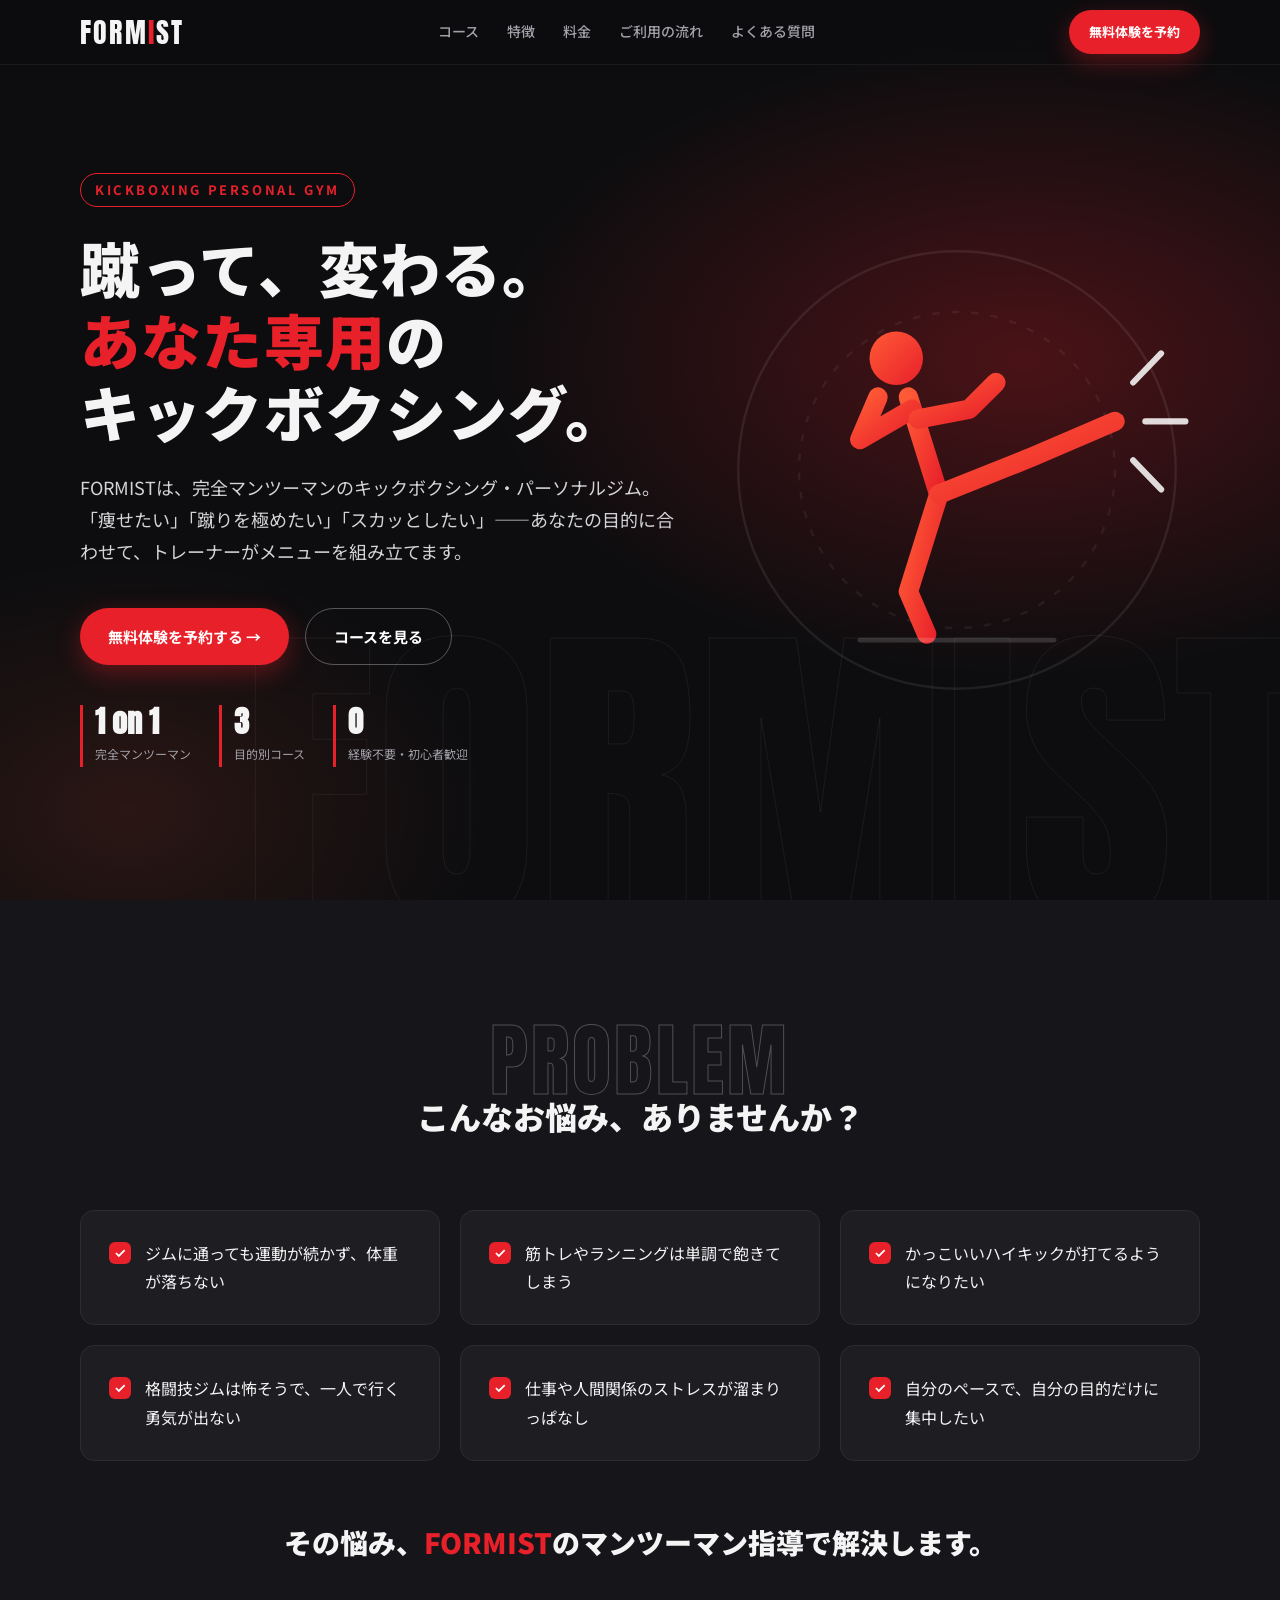
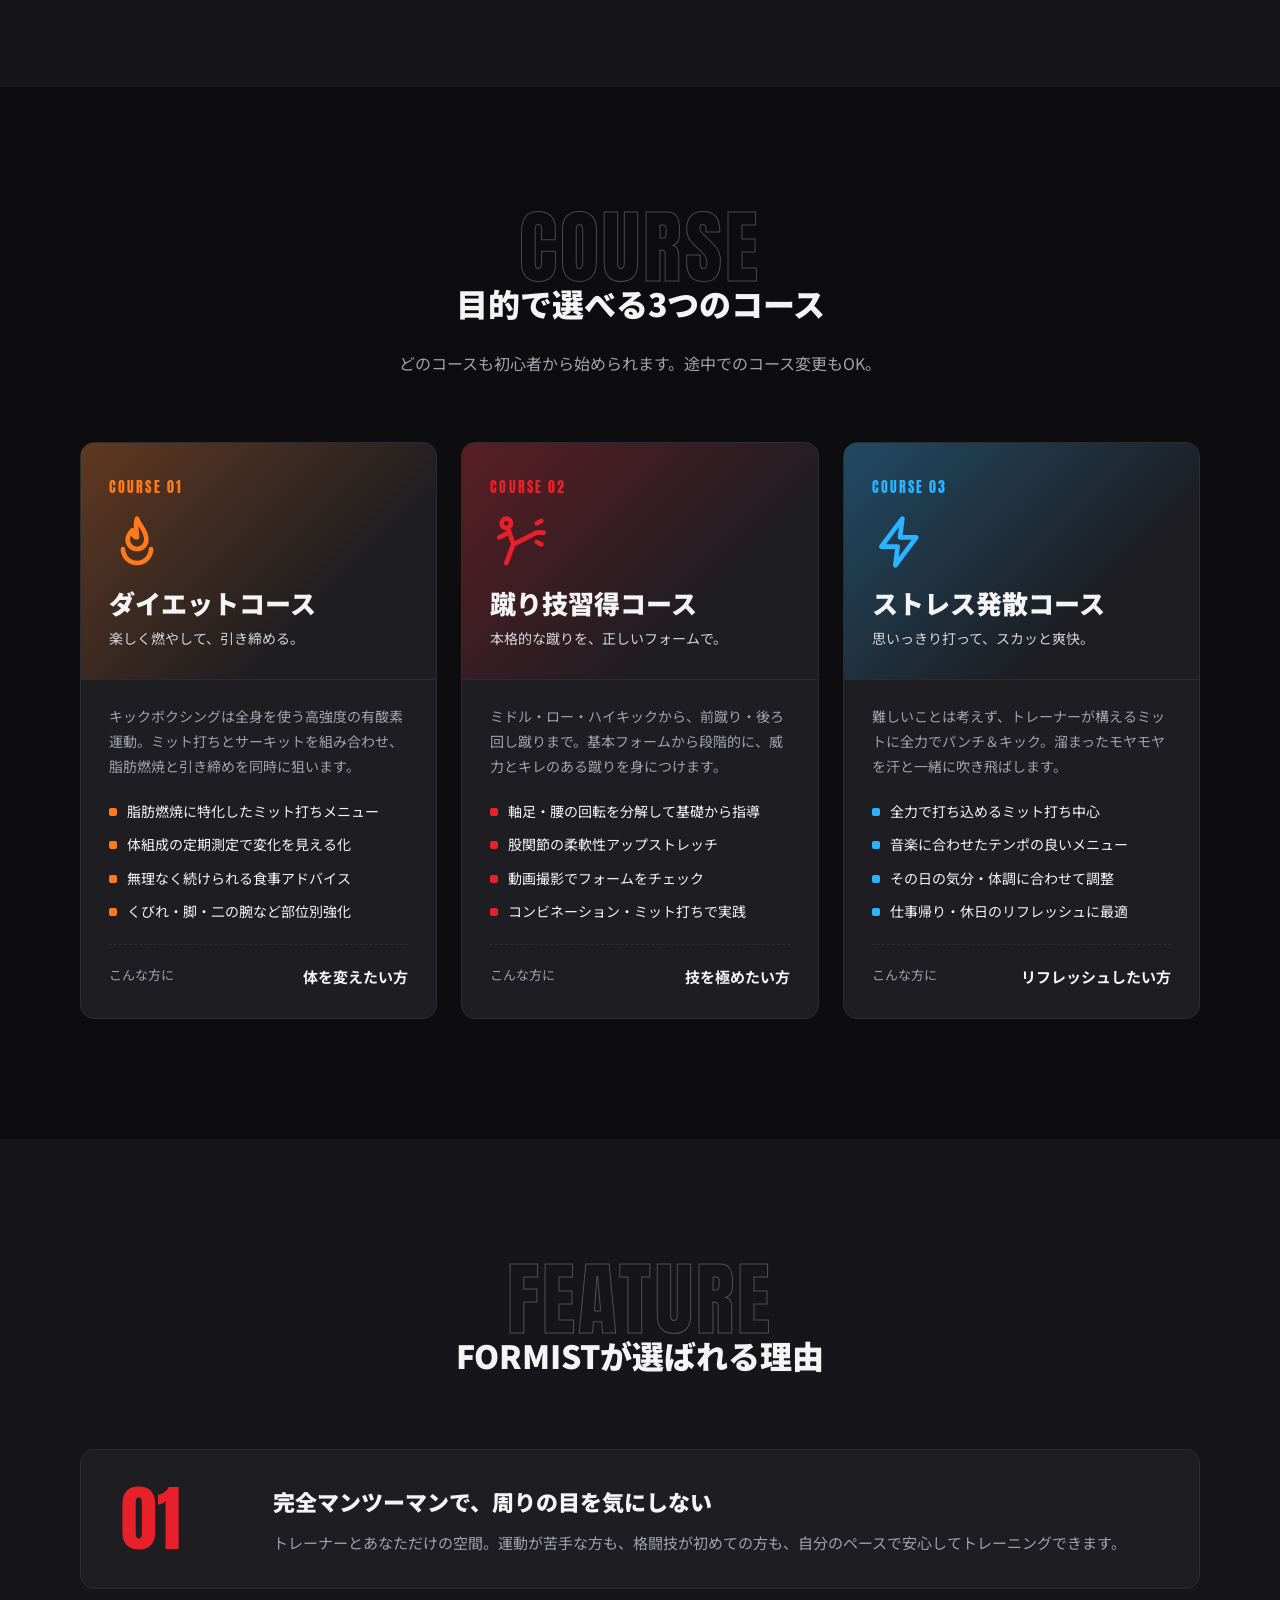
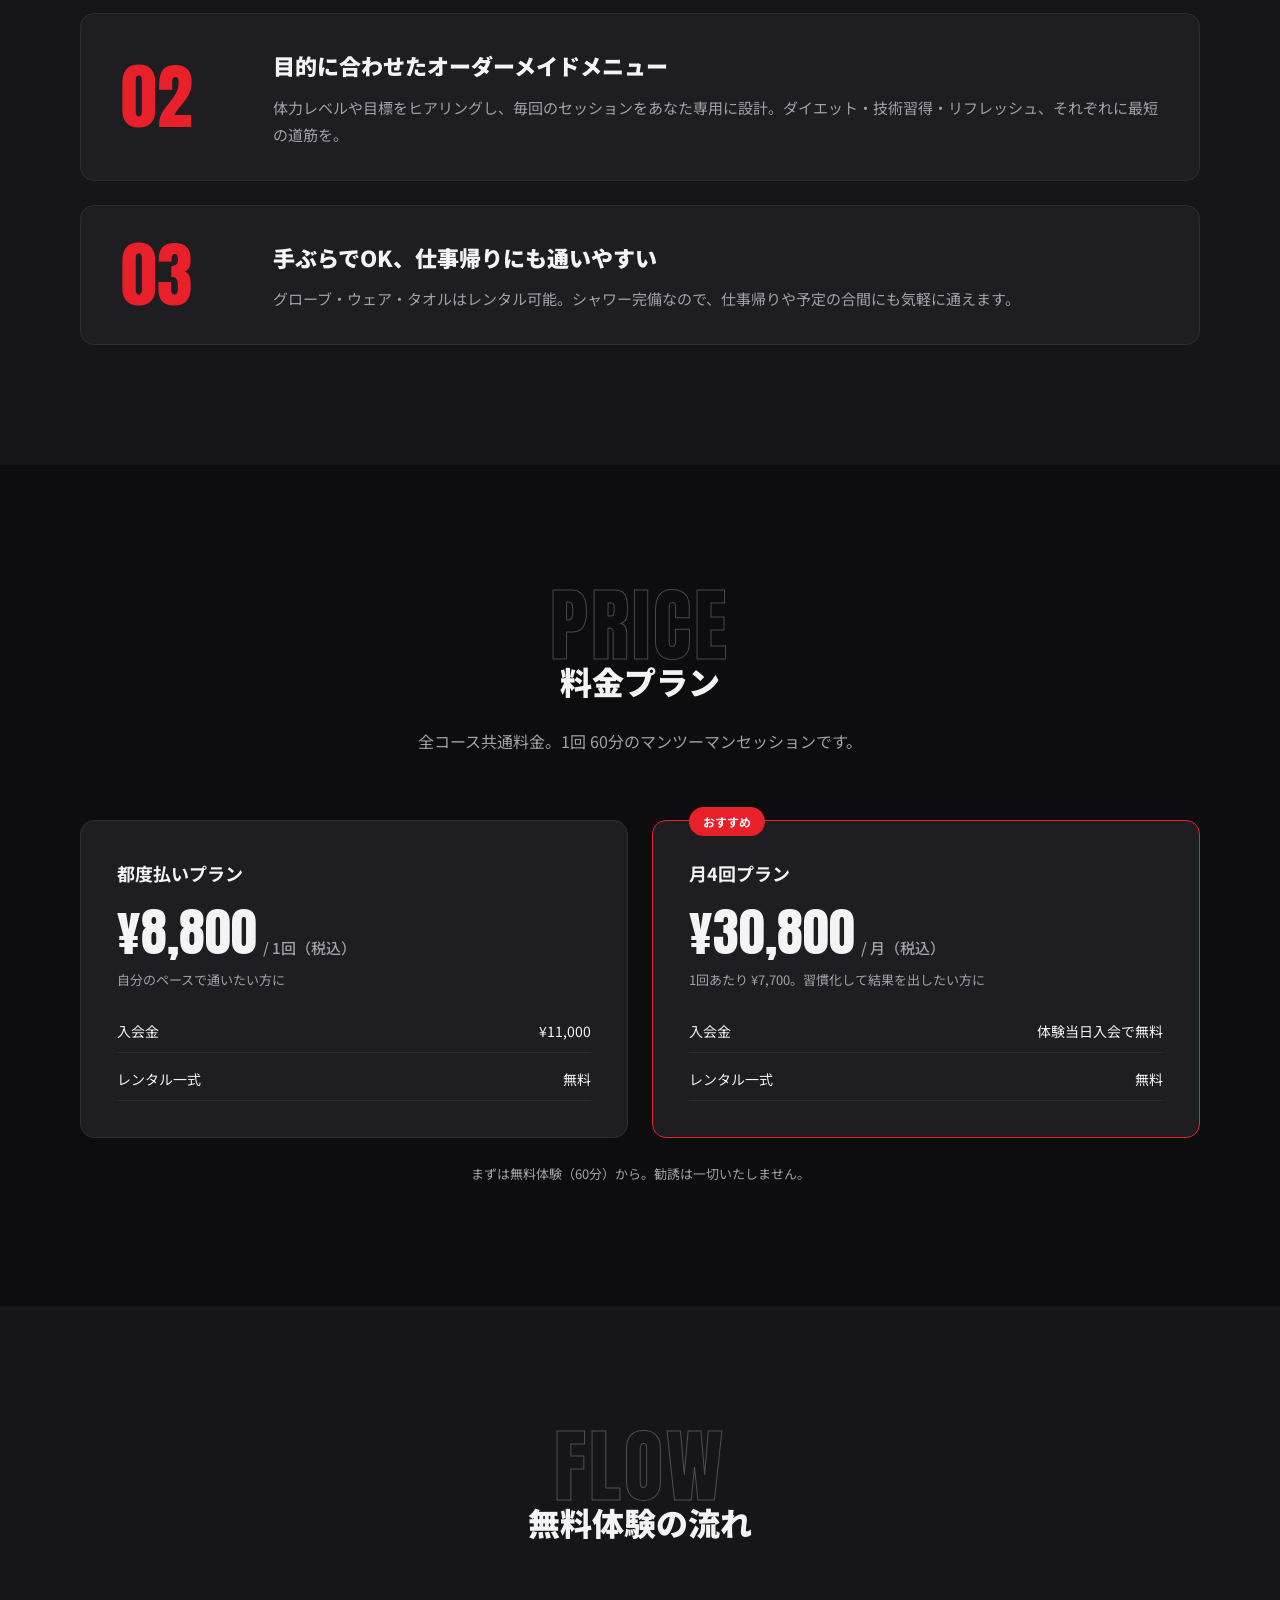
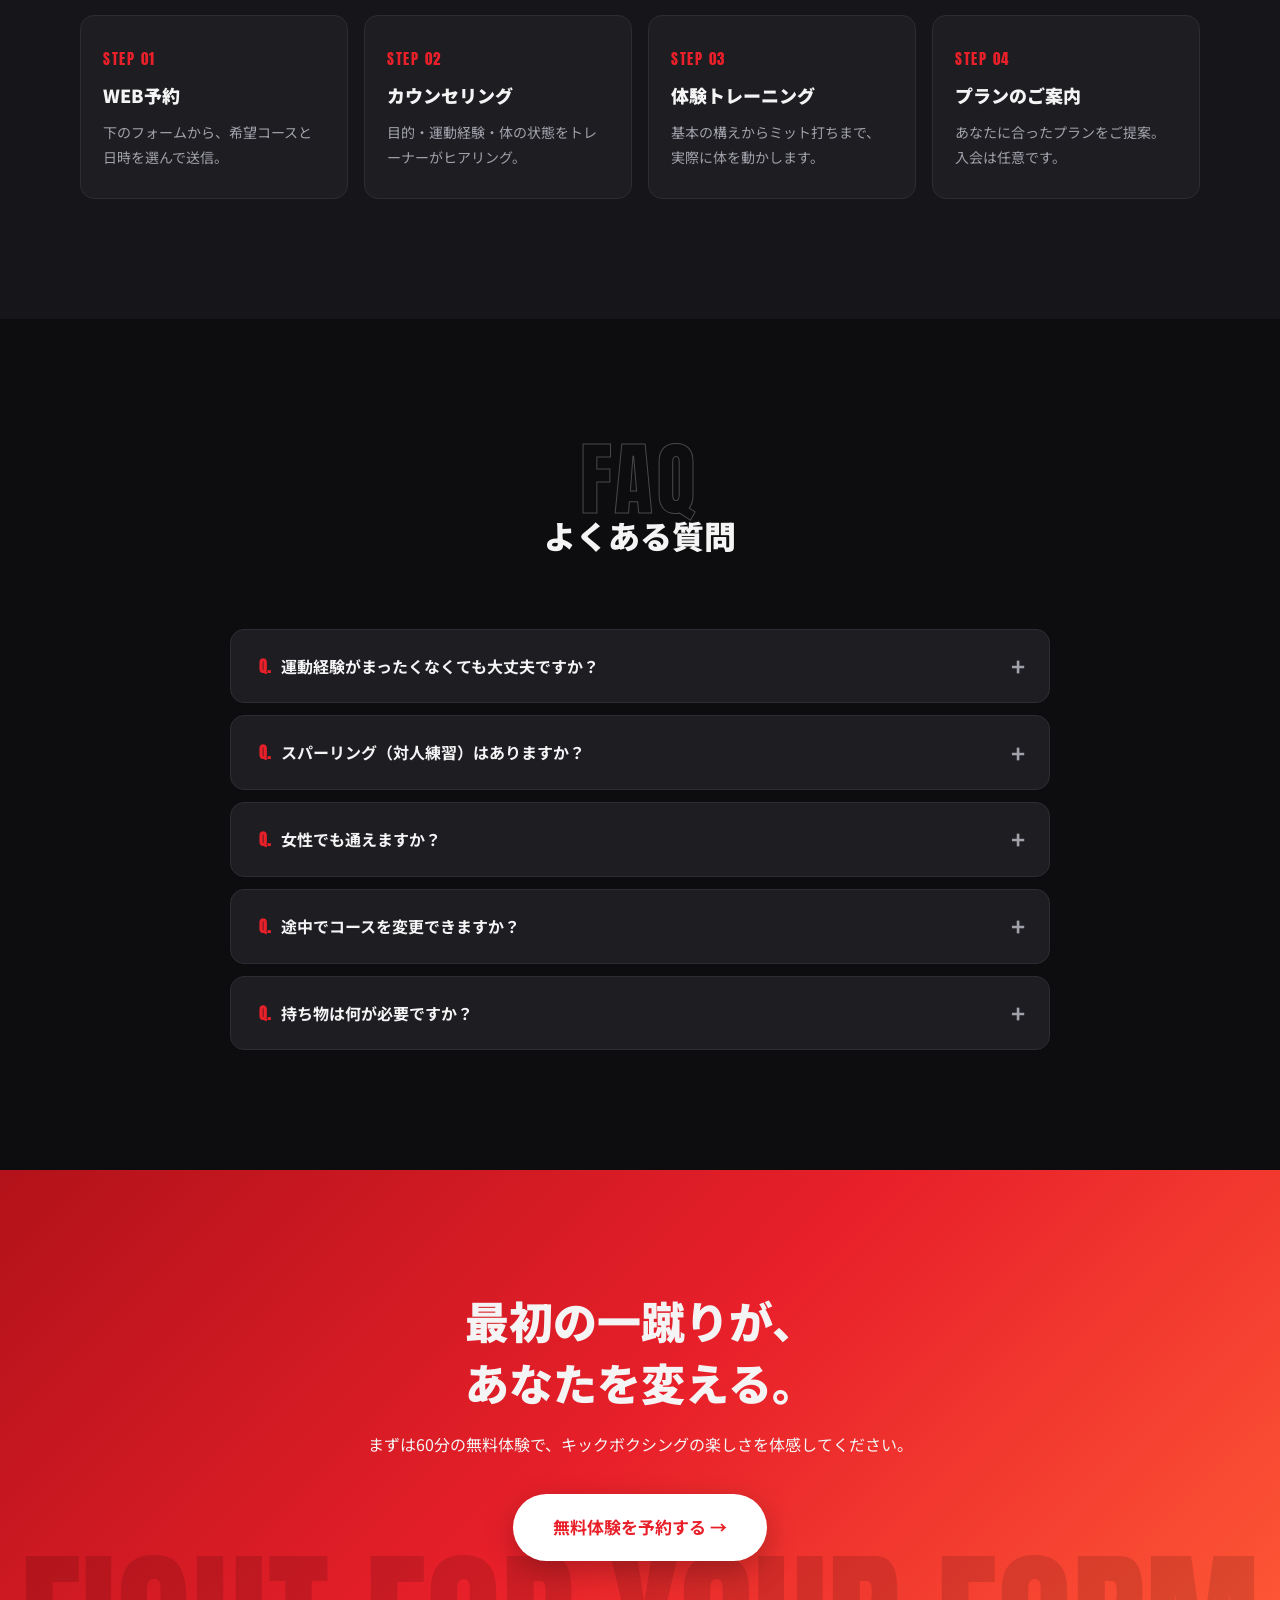
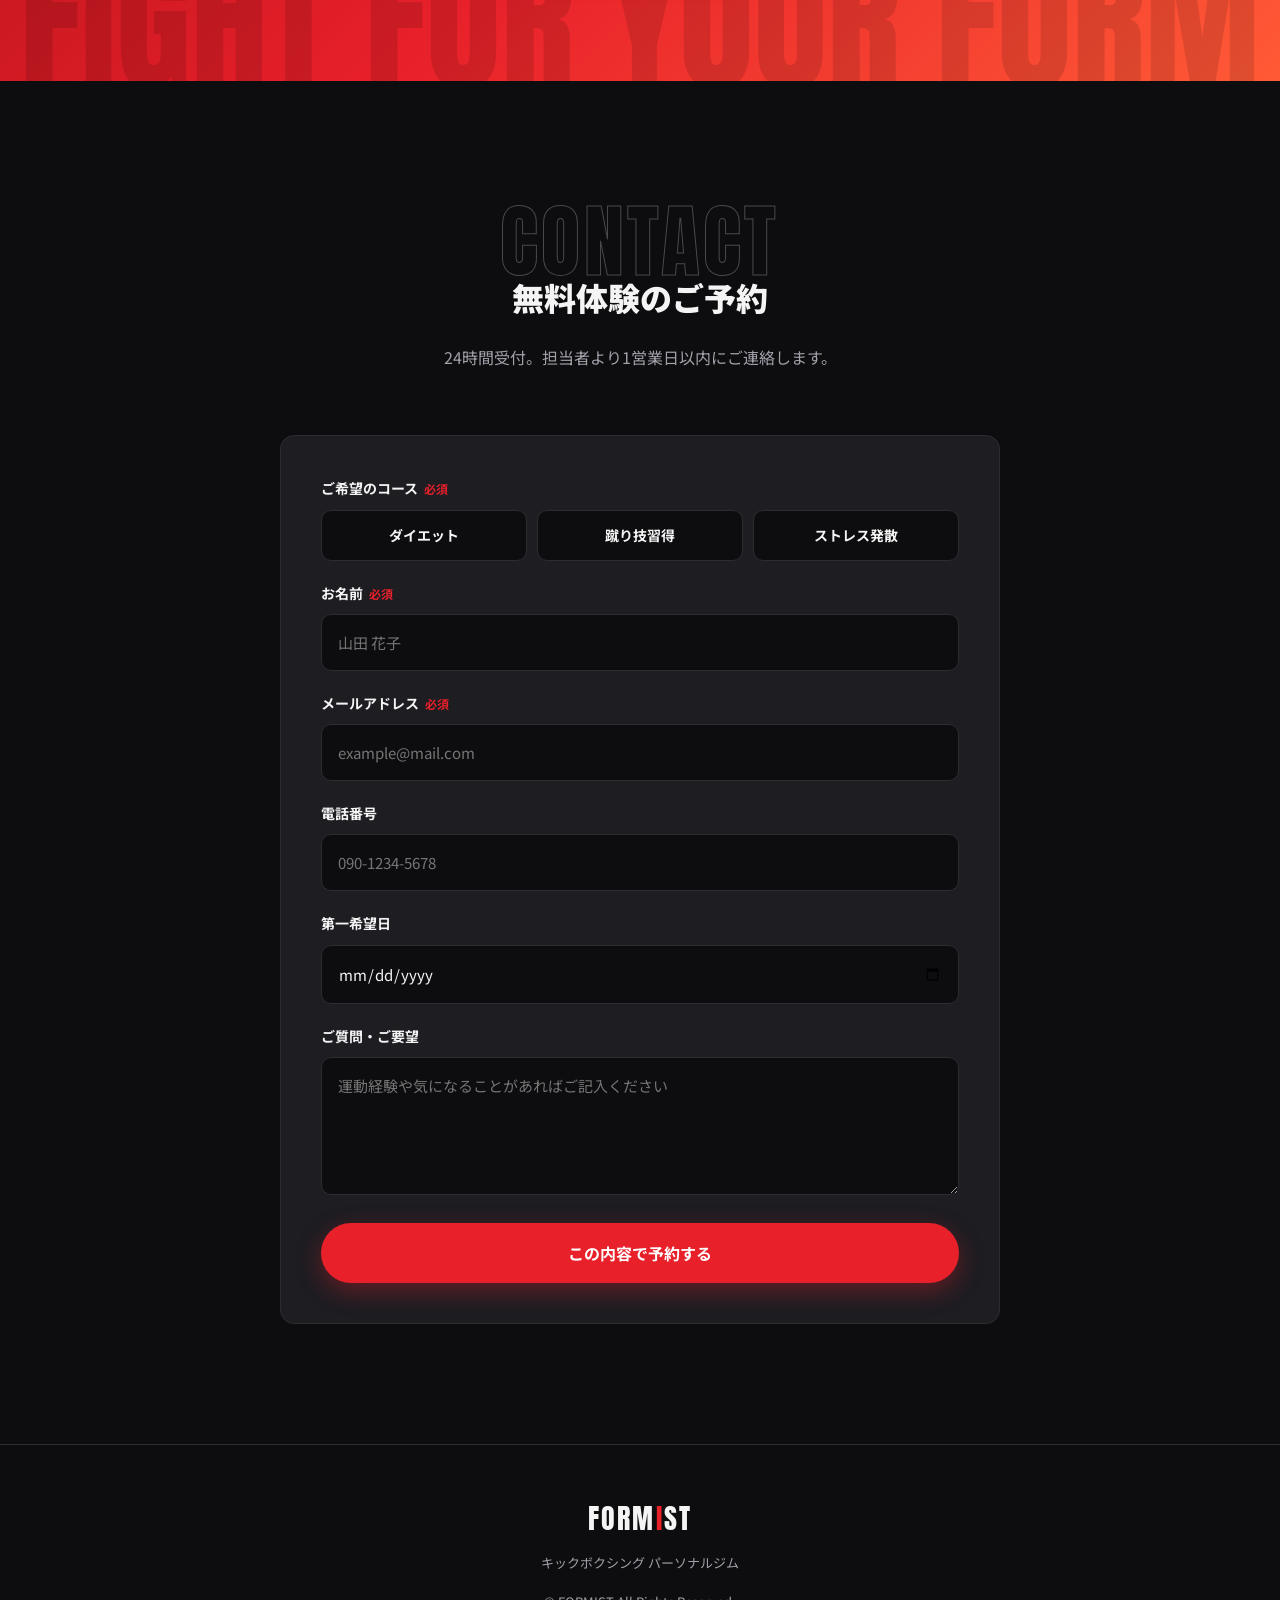
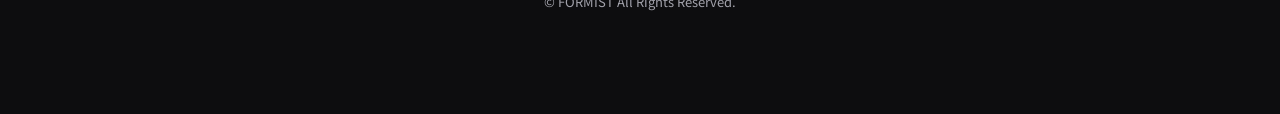
==== index.html @ 88c3e9ab "Add FORMIST kickboxing personal gym landing page Co-Authored-By: Claude Opus 5.5 <noreply@anthropic." ====
<!DOCTYPE html>
<html lang="ja">
<head>
<meta charset="UTF-8">
<meta name="viewport" content="width=device-width, initial-scale=1">
<title>FORMIST | キックボクシング パーソナルジム</title>
<meta name="description" content="FORMISTはマンツーマン指導のキックボクシング・パーソナルジム。ダイエット、蹴り技習得、ストレス発散の3コースから、目的に合わせて選べます。">
<link rel="preconnect" href="https://fonts.googleapis.com">
<link rel="preconnect" href="https://fonts.gstatic.com" crossorigin>
<link href="https://fonts.googleapis.com/css2?family=Anton&family=Noto+Sans+JP:wght@400;500;700;900&display=swap" rel="stylesheet">
<style>
  :root {
    --bg: #0d0d0f;
    --bg-2: #16161a;
    --card: #1d1d22;
    --line: #2c2c33;
    --text: #f4f4f5;
    --muted: #a1a1aa;
    --accent: #e8202a;
    --accent-2: #ff5a36;
    --diet: #ff7a1a;
    --kick: #e8202a;
    --stress: #2bb3ff;
    --radius: 14px;
  }
  * { box-sizing: border-box; margin: 0; padding: 0; }
  html { scroll-behavior: smooth; }
  body {
    background: var(--bg);
    color: var(--text);
    font-family: "Noto Sans JP", system-ui, sans-serif;
    line-height: 1.8;
    -webkit-font-smoothing: antialiased;
    overflow-x: hidden;
  }
  a { color: inherit; text-decoration: none; }
  img, svg { display: block; max-width: 100%; }
  .container { width: min(1120px, 100% - 32px); margin-inline: auto; }
  .en { font-family: "Anton", sans-serif; letter-spacing: .04em; font-weight: 400; }

  /* Header */
  header {
    position: fixed; inset: 0 0 auto 0; z-index: 50;
    background: rgba(13,13,15,.78);
    backdrop-filter: blur(10px);
    border-bottom: 1px solid rgba(255,255,255,.06);
  }
  .nav { display: flex; align-items: center; justify-content: space-between; height: 64px; }
  .logo { font-family: "Anton", sans-serif; font-size: 28px; letter-spacing: .08em; }
  .logo span { color: var(--accent); }
  .nav ul { display: flex; gap: 28px; list-style: none; font-size: 14px; font-weight: 500; }
  .nav ul a { color: var(--muted); transition: color .2s; }
  .nav ul a:hover { color: var(--text); }
  .btn {
    display: inline-flex; align-items: center; justify-content: center; gap: 8px;
    background: var(--accent); color: #fff; font-weight: 700;
    padding: 14px 28px; border-radius: 999px; font-size: 15px;
    transition: transform .2s, box-shadow .2s, background .2s;
    box-shadow: 0 8px 24px rgba(232,32,42,.35);
  }
  .btn:hover { transform: translateY(-2px); background: var(--accent-2); }
  .btn-sm { padding: 10px 20px; font-size: 13px; }
  .btn-ghost { background: transparent; border: 1px solid rgba(255,255,255,.3); box-shadow: none; }
  .btn-ghost:hover { background: rgba(255,255,255,.08); }

  /* Hero */
  .hero {
    position: relative; min-height: 100vh; display: flex; align-items: center;
    padding: 120px 0 80px;
    background:
      radial-gradient(ellipse 60% 50% at 80% 40%, rgba(232,32,42,.28), transparent 70%),
      radial-gradient(ellipse 40% 40% at 10% 90%, rgba(255,90,54,.12), transparent 70%),
      var(--bg);
    overflow: hidden;
  }
  .hero::before {
    content: "FORMIST"; position: absolute; right: -2vw; bottom: -4vw;
    font-family: "Anton", sans-serif; font-size: 26vw; line-height: 1;
    color: transparent; -webkit-text-stroke: 1px rgba(255,255,255,.06);
    pointer-events: none; user-select: none;
  }
  .hero-inner { position: relative; display: grid; grid-template-columns: 1.1fr .9fr; gap: 40px; align-items: center; }
  .eyebrow {
    display: inline-block; font-size: 13px; font-weight: 700; letter-spacing: .2em;
    color: var(--accent); border: 1px solid var(--accent); padding: 4px 14px; border-radius: 999px;
    margin-bottom: 24px;
  }
  .hero h1 { font-size: clamp(30px, 5vw, 60px); line-height: 1.2; font-weight: 900; letter-spacing: .02em; }
  .hero h1 em { font-style: normal; color: var(--accent); }
  .hero h1 .nw { white-space: nowrap; }
  .hero p.lead { margin-top: 24px; font-size: clamp(15px, 1.6vw, 18px); color: #d4d4d8; max-width: 34em; }
  .hero-cta { margin-top: 40px; display: flex; gap: 16px; flex-wrap: wrap; }
  .hero-badges { margin-top: 40px; display: flex; gap: 28px; flex-wrap: wrap; }
  .hero-badges div { border-left: 3px solid var(--accent); padding-left: 12px; }
  .hero-badges strong { display: block; font-family: "Anton", sans-serif; font-size: 30px; line-height: 1.1; }
  .hero-badges span { font-size: 12px; color: var(--muted); }
  .hero-visual { position: relative; aspect-ratio: 1; }
  .hero-visual svg { width: 100%; height: 100%; }

  /* Sections */
  section { padding: 120px 0; }
  .sec-head { text-align: center; margin-bottom: 64px; }
  .sec-head .en { display: block; font-size: clamp(44px, 7vw, 80px); line-height: 1; color: transparent; -webkit-text-stroke: 1px rgba(255,255,255,.25); }
  .sec-head h2 { font-size: clamp(22px, 3vw, 32px); font-weight: 900; margin-top: -12px; }
  .sec-head p { color: var(--muted); margin-top: 16px; }

  /* Problems */
  .problems { background: var(--bg-2); }
  .problem-list { display: grid; grid-template-columns: repeat(3, 1fr); gap: 20px; }
  .problem {
    background: var(--card); border: 1px solid var(--line); border-radius: var(--radius);
    padding: 28px; display: flex; gap: 14px; align-items: flex-start;
  }
  .problem::before {
    content: ""; flex: none; width: 22px; height: 22px; margin-top: 3px; border-radius: 6px;
    background: var(--accent) url("data:image/svg+xml,%3Csvg xmlns='http://www.w3.org/2000/svg' viewBox='0 0 24 24' fill='none' stroke='white' stroke-width='3'%3E%3Cpath d='M5 12l5 5L20 7'/%3E%3C/svg%3E") center/14px no-repeat;
  }
  .problems-answer { text-align: center; margin-top: 56px; font-size: clamp(20px, 2.6vw, 28px); font-weight: 900; }
  .problems-answer em { font-style: normal; color: var(--accent); }

  /* Courses */
  .course-list { display: grid; grid-template-columns: repeat(3, 1fr); gap: 24px; }
  .course {
    --c: var(--accent);
    position: relative; background: var(--card); border: 1px solid var(--line);
    border-radius: var(--radius); overflow: hidden; display: flex; flex-direction: column;
    transition: transform .3s, border-color .3s;
  }
  .course:hover { transform: translateY(-6px); border-color: var(--c); }
  .course.diet { --c: var(--diet); }
  .course.kick { --c: var(--kick); }
  .course.stress { --c: var(--stress); }
  .course-top {
    position: relative; padding: 32px 28px 28px;
    background: linear-gradient(135deg, color-mix(in srgb, var(--c) 30%, transparent), transparent 70%);
    border-bottom: 1px solid var(--line);
  }
  .course-num { font-family: "Anton", sans-serif; font-size: 14px; color: var(--c); letter-spacing: .15em; }
  .course-icon { width: 56px; height: 56px; color: var(--c); margin: 14px 0 16px; }
  .course h3 { font-size: 26px; font-weight: 900; line-height: 1.3; }
  .course .tagline { color: #d4d4d8; font-size: 14px; margin-top: 6px; }
  .course-body { padding: 24px 28px 28px; flex: 1; display: flex; flex-direction: column; }
  .course-body p { font-size: 14px; color: var(--muted); }
  .course-body ul { list-style: none; margin: 20px 0; display: grid; gap: 8px; font-size: 14px; }
  .course-body li { display: flex; gap: 10px; align-items: baseline; }
  .course-body li::before { content: ""; width: 8px; height: 8px; border-radius: 2px; background: var(--c); flex: none; transform: translateY(-1px); }
  .course-meta { margin-top: auto; padding-top: 18px; border-top: 1px dashed var(--line); display: flex; justify-content: space-between; font-size: 13px; color: var(--muted); }
  .course-meta strong { color: var(--text); font-size: 15px; }

  /* Features */
  .features { background: var(--bg-2); }
  .feature-list { display: grid; gap: 24px; }
  .feature {
    display: grid; grid-template-columns: 120px 1fr; gap: 32px; align-items: center;
    background: var(--card); border: 1px solid var(--line); border-radius: var(--radius); padding: 32px 40px;
  }
  .feature .num { font-family: "Anton", sans-serif; font-size: 72px; line-height: 1; color: var(--accent); }
  .feature h3 { font-size: 22px; font-weight: 900; margin-bottom: 8px; }
  .feature p { color: var(--muted); font-size: 15px; }

  /* Price */
  .price-wrap { display: grid; grid-template-columns: 1fr 1fr; gap: 24px; }
  .price-card { background: var(--card); border: 1px solid var(--line); border-radius: var(--radius); padding: 36px; }
  .price-card.featured { border-color: var(--accent); position: relative; }
  .price-card.featured::after {
    content: "おすすめ"; position: absolute; top: -14px; left: 36px; background: var(--accent);
    font-size: 12px; font-weight: 700; padding: 4px 14px; border-radius: 999px;
  }
  .price-card h3 { font-size: 18px; font-weight: 700; }
  .price-card .amount { font-family: "Anton", sans-serif; font-size: 52px; line-height: 1.2; margin: 12px 0 4px; }
  .price-card .amount small { font-family: "Noto Sans JP", sans-serif; font-size: 15px; font-weight: 500; color: var(--muted); margin-left: 6px; }
  .price-card .note { font-size: 13px; color: var(--muted); }
  .price-card ul { list-style: none; margin-top: 20px; display: grid; gap: 6px; font-size: 14px; }
  .price-card li { display: flex; justify-content: space-between; border-bottom: 1px solid var(--line); padding: 8px 0; }
  .price-foot { text-align: center; margin-top: 24px; font-size: 13px; color: var(--muted); }

  /* Flow */
  .flow { background: var(--bg-2); }
  .flow-list { display: grid; grid-template-columns: repeat(4, 1fr); gap: 16px; counter-reset: step; list-style: none; }
  .flow-list li {
    position: relative; background: var(--card); border: 1px solid var(--line); border-radius: var(--radius);
    padding: 28px 22px; counter-increment: step;
  }
  .flow-list li::before {
    content: "STEP " counter(step, decimal-leading-zero); font-family: "Anton", sans-serif;
    color: var(--accent); font-size: 15px; letter-spacing: .1em;
  }
  .flow-list h3 { font-size: 18px; font-weight: 900; margin: 6px 0 8px; }
  .flow-list p { font-size: 14px; color: var(--muted); }

  /* FAQ */
  .faq-list { max-width: 820px; margin-inline: auto; display: grid; gap: 12px; }
  details { background: var(--card); border: 1px solid var(--line); border-radius: var(--radius); }
  summary {
    cursor: pointer; list-style: none; padding: 22px 56px 22px 28px; font-weight: 700; position: relative;
  }
  summary::-webkit-details-marker { display: none; }
  summary::before { content: "Q."; font-family: "Anton", sans-serif; color: var(--accent); margin-right: 10px; }
  summary::after {
    content: "+"; position: absolute; right: 24px; top: 50%; transform: translateY(-50%);
    font-size: 24px; color: var(--muted); transition: transform .2s;
  }
  details[open] summary::after { transform: translateY(-50%) rotate(45deg); }
  details p { padding: 0 28px 24px; color: var(--muted); font-size: 15px; }

  /* CTA */
  .cta {
    text-align: center; position: relative; overflow: hidden;
    background: linear-gradient(135deg, #b3121a, var(--accent) 50%, var(--accent-2));
  }
  .cta::before {
    content: "FIGHT FOR YOUR FORM"; position: absolute; inset: auto 0 -20px; white-space: nowrap;
    font-family: "Anton", sans-serif; font-size: 12vw; line-height: 1; color: rgba(0,0,0,.12);
  }
  .cta h2 { position: relative; font-size: clamp(26px, 4vw, 44px); font-weight: 900; line-height: 1.4; }
  .cta p { position: relative; margin-top: 16px; font-size: 16px; }
  .cta .btn { position: relative; margin-top: 36px; background: #fff; color: var(--accent); font-size: 17px; padding: 18px 40px; box-shadow: 0 10px 30px rgba(0,0,0,.25); }
  .cta .btn:hover { background: #fff; }

  /* Form */
  .contact-form { max-width: 720px; margin-inline: auto; background: var(--card); border: 1px solid var(--line); border-radius: var(--radius); padding: 40px; display: grid; gap: 20px; }
  .field label { display: block; font-size: 14px; font-weight: 700; margin-bottom: 8px; }
  .field label .req { color: var(--accent); font-size: 12px; margin-left: 6px; }
  .field input, .field select, .field textarea {
    width: 100%; background: var(--bg); border: 1px solid var(--line); color: var(--text);
    border-radius: 10px; padding: 14px 16px; font: inherit; font-size: 15px;
  }
  .field input:focus, .field select:focus, .field textarea:focus { outline: 2px solid var(--accent); outline-offset: 1px; border-color: transparent; }
  .radio-group { display: grid; grid-template-columns: repeat(3, 1fr); gap: 10px; }
  .radio-group label { margin: 0; position: relative; }
  .radio-group input { position: absolute; opacity: 0; pointer-events: none; }
  .radio-group span {
    display: block; text-align: center; padding: 12px 8px; border: 1px solid var(--line); border-radius: 10px;
    font-size: 14px; font-weight: 700; cursor: pointer; transition: all .2s; background: var(--bg);
  }
  .radio-group input:checked + span { border-color: var(--accent); background: rgba(232,32,42,.15); color: #fff; }
  .radio-group input:focus-visible + span { outline: 2px solid var(--accent); }
  .contact-form .btn { width: 100%; padding: 18px; font-size: 16px; border: none; cursor: pointer; font-family: inherit; }
  .form-msg { text-align: center; font-weight: 700; color: #4ade80; display: none; }

  footer { border-top: 1px solid var(--line); padding: 48px 0 100px; text-align: center; color: var(--muted); font-size: 13px; }
  footer .logo { color: var(--text); display: inline-block; margin-bottom: 8px; }

  /* Mobile fixed CTA */
  .fixed-cta {
    display: none; position: fixed; left: 16px; right: 16px; bottom: 16px; z-index: 40;
    transform: translateY(140%); transition: transform .3s;
  }
  .fixed-cta.show { transform: translateY(0); }
  .fixed-cta .btn { width: 100%; }

  /* Reveal */
  .reveal { opacity: 0; transform: translateY(24px); transition: opacity .7s ease, transform .7s ease; }
  .reveal.in { opacity: 1; transform: none; }
  @media (prefers-reduced-motion: reduce) {
    .reveal { opacity: 1; transform: none; transition: none; }
    html { scroll-behavior: auto; }
  }

  @media (max-width: 900px) {
    .nav ul { display: none; }
    .hero-inner { grid-template-columns: 1fr; }
    .hero-visual { max-width: 340px; margin-inline: auto; order: -1; }
    .problem-list, .course-list { grid-template-columns: 1fr; }
    .price-wrap { grid-template-columns: 1fr; }
    .flow-list { grid-template-columns: 1fr 1fr; }
    .feature { grid-template-columns: 1fr; gap: 8px; padding: 28px; }
    .feature .num { font-size: 52px; }
    .fixed-cta { display: block; }
  }
  @media (max-width: 560px) {
    section { padding: 88px 0; }
    .hero { padding-top: 96px; }
    .flow-list { grid-template-columns: 1fr; }
    .radio-group { grid-template-columns: 1fr; }
    .contact-form { padding: 28px 20px; }
    .price-card { padding: 28px 22px; }
    .header-cta { display: none; }
  }
</style>
</head>
<body>

<header>
  <div class="container nav">
    <a href="#" class="logo">FORM<span>I</span>ST</a>
    <ul>
      <li><a href="#courses">コース</a></li>
      <li><a href="#features">特徴</a></li>
      <li><a href="#price">料金</a></li>
      <li><a href="#flow">ご利用の流れ</a></li>
      <li><a href="#faq">よくある質問</a></li>
    </ul>
    <a href="#contact" class="btn btn-sm header-cta">無料体験を予約</a>
  </div>
</header>

<main>
  <!-- HERO -->
  <section class="hero">
    <div class="container hero-inner">
      <div>
        <span class="eyebrow">KICKBOXING PERSONAL GYM</span>
        <h1><span class="nw">蹴って、変わる。</span><br><span class="nw"><em>あなた専用</em>の</span><br><span class="nw">キックボクシング。</span></h1>
        <p class="lead">FORMISTは、完全マンツーマンのキックボクシング・パーソナルジム。<br>「痩せたい」「蹴りを極めたい」「スカッとしたい」——あなたの目的に合わせて、トレーナーがメニューを組み立てます。</p>
        <div class="hero-cta">
          <a href="#contact" class="btn">無料体験を予約する →</a>
          <a href="#courses" class="btn btn-ghost">コースを見る</a>
        </div>
        <div class="hero-badges">
          <div><strong>1 on 1</strong><span>完全マンツーマン</span></div>
          <div><strong>3</strong><span>目的別コース</span></div>
          <div><strong>0</strong><span>経験不要・初心者歓迎</span></div>
        </div>
      </div>
      <div class="hero-visual" aria-hidden="true">
        <svg viewBox="0 0 400 400" fill="none">
          <defs>
            <linearGradient id="g1" x1="0" y1="0" x2="1" y2="1">
              <stop offset="0" stop-color="#ff5a36"/><stop offset="1" stop-color="#e8202a"/>
            </linearGradient>
          </defs>
          <circle cx="200" cy="200" r="180" stroke="rgba(255,255,255,.08)" stroke-width="2"/>
          <circle cx="200" cy="200" r="130" stroke="rgba(255,255,255,.06)" stroke-width="2" stroke-dasharray="6 10"/>
          <!-- kicking figure -->
          <g stroke="url(#g1)" stroke-width="16" stroke-linecap="round" stroke-linejoin="round">
            <circle cx="150" cy="108" r="22" fill="url(#g1)" stroke="none"/>
            <path d="M160 140 L185 220"/>
            <path d="M163 150 L120 175 L135 140"/>
            <path d="M168 158 L210 150 L232 128"/>
            <path d="M185 220 L160 300 L175 335"/>
            <path d="M185 220 L260 190 L330 160"/>
          </g>
          <!-- impact lines -->
          <g stroke="#fff" stroke-width="5" stroke-linecap="round" opacity=".85">
            <path d="M345 128 L368 104"/><path d="M355 160 L388 160"/><path d="M345 192 L368 216"/>
          </g>
          <path d="M120 340 H280" stroke="rgba(255,255,255,.15)" stroke-width="4" stroke-linecap="round"/>
        </svg>
      </div>
    </div>
  </section>

  <!-- PROBLEMS -->
  <section class="problems">
    <div class="container">
      <div class="sec-head reveal">
        <span class="en">PROBLEM</span>
        <h2>こんなお悩み、ありませんか？</h2>
      </div>
      <div class="problem-list">
        <div class="problem reveal">ジムに通っても運動が続かず、体重が落ちない</div>
        <div class="problem reveal">筋トレやランニングは単調で飽きてしまう</div>
        <div class="problem reveal">かっこいいハイキックが打てるようになりたい</div>
        <div class="problem reveal">格闘技ジムは怖そうで、一人で行く勇気が出ない</div>
        <div class="problem reveal">仕事や人間関係のストレスが溜まりっぱなし</div>
        <div class="problem reveal">自分のペースで、自分の目的だけに集中したい</div>
      </div>
      <p class="problems-answer reveal">その悩み、<em>FORMIST</em>のマンツーマン指導で解決します。</p>
    </div>
  </section>

  <!-- COURSES -->
  <section id="courses">
    <div class="container">
      <div class="sec-head reveal">
        <span class="en">COURSE</span>
        <h2>目的で選べる3つのコース</h2>
        <p>どのコースも初心者から始められます。途中でのコース変更もOK。</p>
      </div>
      <div class="course-list">
        <!-- Diet -->
        <article class="course diet reveal">
          <div class="course-top">
            <div class="course-num">COURSE 01</div>
            <svg class="course-icon" viewBox="0 0 24 24" fill="none" stroke="currentColor" stroke-width="2" stroke-linecap="round" stroke-linejoin="round"><path d="M12 2c1 3 4 5 4 9a4 4 0 0 1-8 0c0-2 1-3 2-4 0 2 1 3 2 3 0-3-1-5 0-8z"/><path d="M6 15a6 6 0 0 0 12 0"/></svg>
            <h3>ダイエットコース</h3>
            <p class="tagline">楽しく燃やして、引き締める。</p>
          </div>
          <div class="course-body">
            <p>キックボクシングは全身を使う高強度の有酸素運動。ミット打ちとサーキットを組み合わせ、脂肪燃焼と引き締めを同時に狙います。</p>
            <ul>
              <li>脂肪燃焼に特化したミット打ちメニュー</li>
              <li>体組成の定期測定で変化を見える化</li>
              <li>無理なく続けられる食事アドバイス</li>
              <li>くびれ・脚・二の腕など部位別強化</li>
            </ul>
            <div class="course-meta"><span>こんな方に</span><strong>体を変えたい方</strong></div>
          </div>
        </article>

        <!-- Kick -->
        <article class="course kick reveal">
          <div class="course-top">
            <div class="course-num">COURSE 02</div>
            <svg class="course-icon" viewBox="0 0 24 24" fill="none" stroke="currentColor" stroke-width="2" stroke-linecap="round" stroke-linejoin="round"><circle cx="7" cy="4" r="2"/><path d="M8 7l2 6-3 8"/><path d="M10 13l10-5"/><path d="M8 8l-4 2"/><path d="M20 4l2-1M21 8h2M20 12l2 1"/></svg>
            <h3>蹴り技習得コース</h3>
            <p class="tagline">本格的な蹴りを、正しいフォームで。</p>
          </div>
          <div class="course-body">
            <p>ミドル・ロー・ハイキックから、前蹴り・後ろ回し蹴りまで。基本フォームから段階的に、威力とキレのある蹴りを身につけます。</p>
            <ul>
              <li>軸足・腰の回転を分解して基礎から指導</li>
              <li>股関節の柔軟性アップストレッチ</li>
              <li>動画撮影でフォームをチェック</li>
              <li>コンビネーション・ミット打ちで実践</li>
            </ul>
            <div class="course-meta"><span>こんな方に</span><strong>技を極めたい方</strong></div>
          </div>
        </article>

        <!-- Stress -->
        <article class="course stress reveal">
          <div class="course-top">
            <div class="course-num">COURSE 03</div>
            <svg class="course-icon" viewBox="0 0 24 24" fill="none" stroke="currentColor" stroke-width="2" stroke-linecap="round" stroke-linejoin="round"><path d="M13 2L4 14h7l-1 8 9-12h-7l1-8z"/></svg>
            <h3>ストレス発散コース</h3>
            <p class="tagline">思いっきり打って、スカッと爽快。</p>
          </div>
          <div class="course-body">
            <p>難しいことは考えず、トレーナーが構えるミットに全力でパンチ＆キック。溜まったモヤモヤを汗と一緒に吹き飛ばします。</p>
            <ul>
              <li>全力で打ち込めるミット打ち中心</li>
              <li>音楽に合わせたテンポの良いメニュー</li>
              <li>その日の気分・体調に合わせて調整</li>
              <li>仕事帰り・休日のリフレッシュに最適</li>
            </ul>
            <div class="course-meta"><span>こんな方に</span><strong>リフレッシュしたい方</strong></div>
          </div>
        </article>
      </div>
    </div>
  </section>

  <!-- FEATURES -->
  <section id="features" class="features">
    <div class="container">
      <div class="sec-head reveal">
        <span class="en">FEATURE</span>
        <h2>FORMISTが選ばれる理由</h2>
      </div>
      <div class="feature-list">
        <div class="feature reveal">
          <div class="num">01</div>
          <div>
            <h3>完全マンツーマンで、周りの目を気にしない</h3>
            <p>トレーナーとあなただけの空間。運動が苦手な方も、格闘技が初めての方も、自分のペースで安心してトレーニングできます。</p>
          </div>
        </div>
        <div class="feature reveal">
          <div class="num">02</div>
          <div>
            <h3>目的に合わせたオーダーメイドメニュー</h3>
            <p>体力レベルや目標をヒアリングし、毎回のセッションをあなた専用に設計。ダイエット・技術習得・リフレッシュ、それぞれに最短の道筋を。</p>
          </div>
        </div>
        <div class="feature reveal">
          <div class="num">03</div>
          <div>
            <h3>手ぶらでOK、仕事帰りにも通いやすい</h3>
            <p>グローブ・ウェア・タオルはレンタル可能。シャワー完備なので、仕事帰りや予定の合間にも気軽に通えます。</p>
          </div>
        </div>
      </div>
    </div>
  </section>

  <!-- PRICE -->
  <section id="price">
    <div class="container">
      <div class="sec-head reveal">
        <span class="en">PRICE</span>
        <h2>料金プラン</h2>
        <p>全コース共通料金。1回 60分のマンツーマンセッションです。</p>
      </div>
      <div class="price-wrap">
        <div class="price-card reveal">
          <h3>都度払いプラン</h3>
          <div class="amount">¥8,800<small>/ 1回（税込）</small></div>
          <p class="note">自分のペースで通いたい方に</p>
          <ul>
            <li><span>入会金</span><span>¥11,000</span></li>
            <li><span>レンタル一式</span><span>無料</span></li>
          </ul>
        </div>
        <div class="price-card featured reveal">
          <h3>月4回プラン</h3>
          <div class="amount">¥30,800<small>/ 月（税込）</small></div>
          <p class="note">1回あたり ¥7,700。習慣化して結果を出したい方に</p>
          <ul>
            <li><span>入会金</span><span>体験当日入会で無料</span></li>
            <li><span>レンタル一式</span><span>無料</span></li>
          </ul>
        </div>
      </div>
      <p class="price-foot">まずは無料体験（60分）から。勧誘は一切いたしません。</p>
    </div>
  </section>

  <!-- FLOW -->
  <section id="flow" class="flow">
    <div class="container">
      <div class="sec-head reveal">
        <span class="en">FLOW</span>
        <h2>無料体験の流れ</h2>
      </div>
      <ol class="flow-list">
        <li class="reveal"><h3>WEB予約</h3><p>下のフォームから、希望コースと日時を選んで送信。</p></li>
        <li class="reveal"><h3>カウンセリング</h3><p>目的・運動経験・体の状態をトレーナーがヒアリング。</p></li>
        <li class="reveal"><h3>体験トレーニング</h3><p>基本の構えからミット打ちまで、実際に体を動かします。</p></li>
        <li class="reveal"><h3>プランのご案内</h3><p>あなたに合ったプランをご提案。入会は任意です。</p></li>
      </ol>
    </div>
  </section>

  <!-- FAQ -->
  <section id="faq">
    <div class="container">
      <div class="sec-head reveal">
        <span class="en">FAQ</span>
        <h2>よくある質問</h2>
      </div>
      <div class="faq-list">
        <details class="reveal"><summary>運動経験がまったくなくても大丈夫ですか？</summary><p>はい、大丈夫です。会員様の多くが格闘技未経験からのスタートです。体力や柔軟性に合わせて、無理のない強度から始めます。</p></details>
        <details class="reveal"><summary>スパーリング（対人練習）はありますか？</summary><p>ご希望がない限り、相手と打ち合う練習は行いません。トレーナーが持つミットに打ち込むスタイルなので、痛い思いをする心配はありません。</p></details>
        <details class="reveal"><summary>女性でも通えますか？</summary><p>もちろんです。完全マンツーマンなので周りの目を気にせず、ダイエットや引き締めを目的とした女性の方にも多くご利用いただいています。</p></details>
        <details class="reveal"><summary>途中でコースを変更できますか？</summary><p>はい。料金はコース共通なので、「ダイエットが進んだから蹴り技も覚えたい」など、目的の変化に合わせていつでも変更できます。</p></details>
        <details class="reveal"><summary>持ち物は何が必要ですか？</summary><p>手ぶらでお越しいただけます。グローブ・ウェア・タオルは無料でレンタルしています。お飲み物だけご持参ください。</p></details>
      </div>
    </div>
  </section>

  <!-- CTA -->
  <section class="cta">
    <div class="container">
      <h2>最初の一蹴りが、<br>あなたを変える。</h2>
      <p>まずは60分の無料体験で、キックボクシングの楽しさを体感してください。</p>
      <a href="#contact" class="btn">無料体験を予約する →</a>
    </div>
  </section>

  <!-- CONTACT -->
  <section id="contact">
    <div class="container">
      <div class="sec-head reveal">
        <span class="en">CONTACT</span>
        <h2>無料体験のご予約</h2>
        <p>24時間受付。担当者より1営業日以内にご連絡します。</p>
      </div>
      <form class="contact-form reveal" id="contactForm" novalidate>
        <div class="field">
          <label>ご希望のコース<span class="req">必須</span></label>
          <div class="radio-group" role="radiogroup">
            <label><input type="radio" name="course" value="ダイエット" required><span>ダイエット</span></label>
            <label><input type="radio" name="course" value="蹴り技習得"><span>蹴り技習得</span></label>
            <label><input type="radio" name="course" value="ストレス発散"><span>ストレス発散</span></label>
          </div>
        </div>
        <div class="field">
          <label for="name">お名前<span class="req">必須</span></label>
          <input id="name" name="name" type="text" placeholder="山田 花子" required autocomplete="name">
        </div>
        <div class="field">
          <label for="email">メールアドレス<span class="req">必須</span></label>
          <input id="email" name="email" type="email" placeholder="example@mail.com" required autocomplete="email">
        </div>
        <div class="field">
          <label for="tel">電話番号</label>
          <input id="tel" name="tel" type="tel" placeholder="090-1234-5678" autocomplete="tel">
        </div>
        <div class="field">
          <label for="date">第一希望日</label>
          <input id="date" name="date" type="date">
        </div>
        <div class="field">
          <label for="msg">ご質問・ご要望</label>
          <textarea id="msg" name="msg" rows="4" placeholder="運動経験や気になることがあればご記入ください"></textarea>
        </div>
        <button type="submit" class="btn">この内容で予約する</button>
        <p class="form-msg" id="formMsg" role="status"></p>
      </form>
    </div>
  </section>
</main>

<footer>
  <a href="#" class="logo">FORM<span style="color:var(--accent)">I</span>ST</a>
  <p>キックボクシング パーソナルジム</p>
  <p style="margin-top:16px">&copy; FORMIST All Rights Reserved.</p>
</footer>

<div class="fixed-cta" id="fixedCta"><a href="#contact" class="btn">無料体験を予約する →</a></div>

<script>
  // Scroll reveal
  const io = new IntersectionObserver((entries) => {
    entries.forEach((e) => { if (e.isIntersecting) { e.target.classList.add('in'); io.unobserve(e.target); } });
  }, { threshold: 0.15 });
  document.querySelectorAll('.reveal').forEach((el) => io.observe(el));

  // Mobile fixed CTA: show after hero, hide near contact form
  const fixedCta = document.getElementById('fixedCta');
  const hero = document.querySelector('.hero');
  const contact = document.getElementById('contact');
  const updateCta = () => {
    const pastHero = hero.getBoundingClientRect().bottom < 0;
    const nearContact = contact.getBoundingClientRect().top < window.innerHeight;
    fixedCta.classList.toggle('show', pastHero && !nearContact);
  };
  window.addEventListener('scroll', updateCta, { passive: true });
  updateCta();

  // Form (front-end only; connect to a backend / form service to send)
  document.getElementById('contactForm').addEventListener('submit', (e) => {
    e.preventDefault();
    const form = e.target;
    const msg = document.getElementById('formMsg');
    const course = form.querySelector('input[name="course"]:checked');
    if (!course || !form.elements.name.value.trim() || !form.elements.email.value || !form.elements.email.checkValidity()) {
      msg.style.color = '#f87171';
      msg.textContent = 'コース・お名前・メールアドレスを正しく入力してください。';
      msg.style.display = 'block';
      return;
    }
    msg.style.color = '#4ade80';
    msg.textContent = `${course.value}コースの無料体験予約を受け付けました。担当者よりご連絡します。`;
    msg.style.display = 'block';
    form.reset();
  });
</script>
</body>
</html>
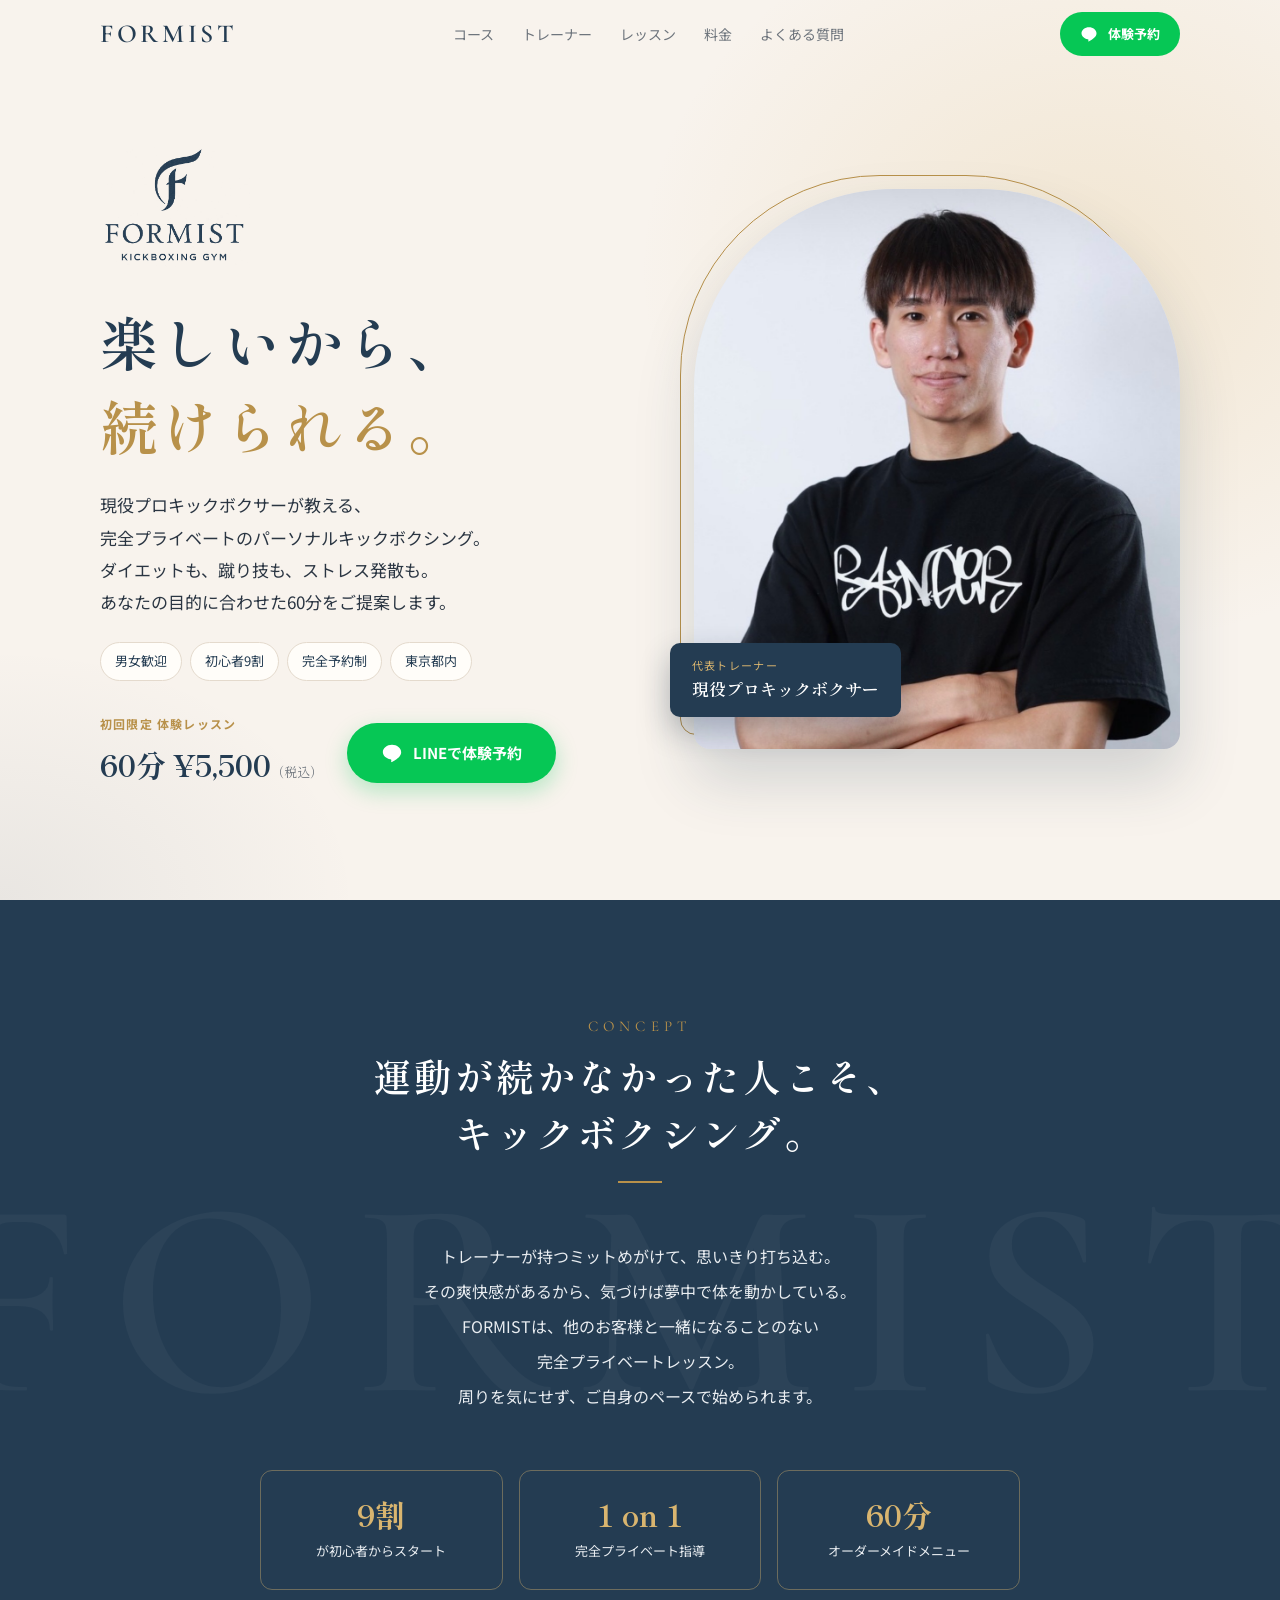
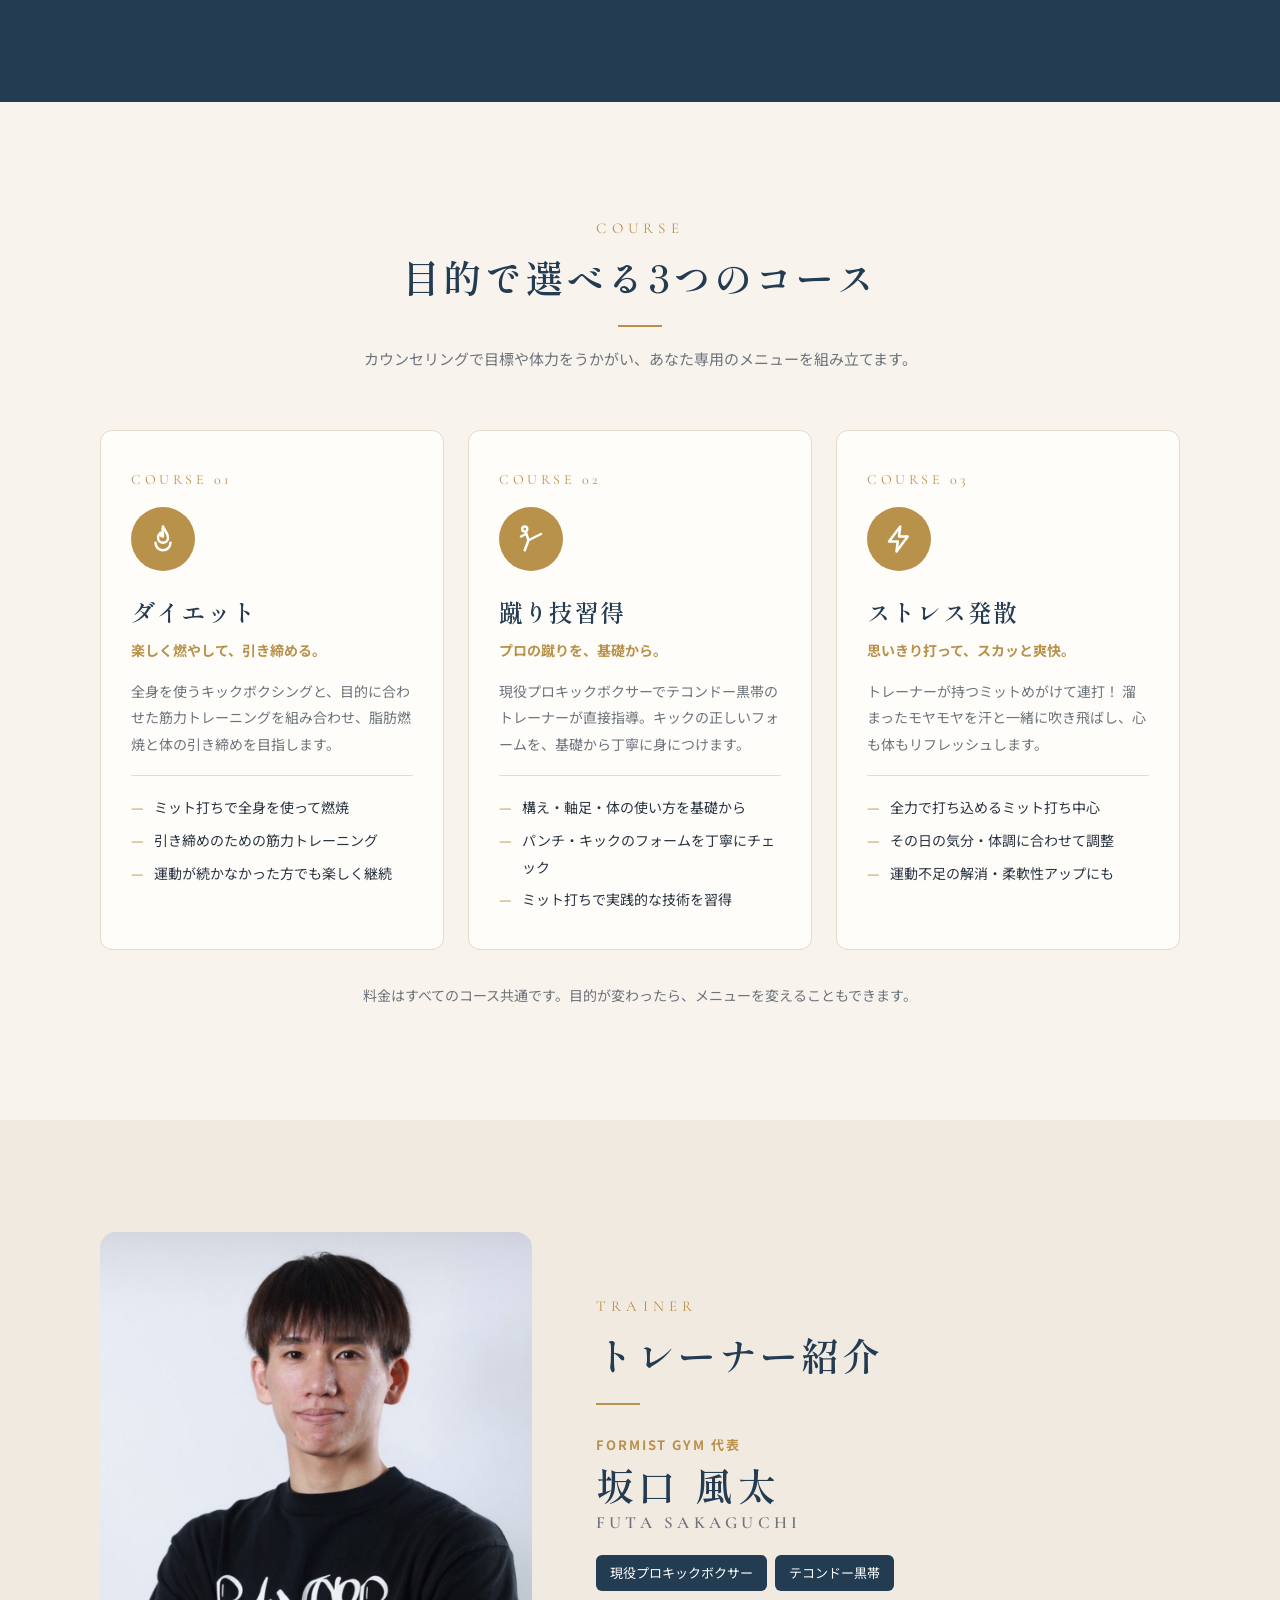
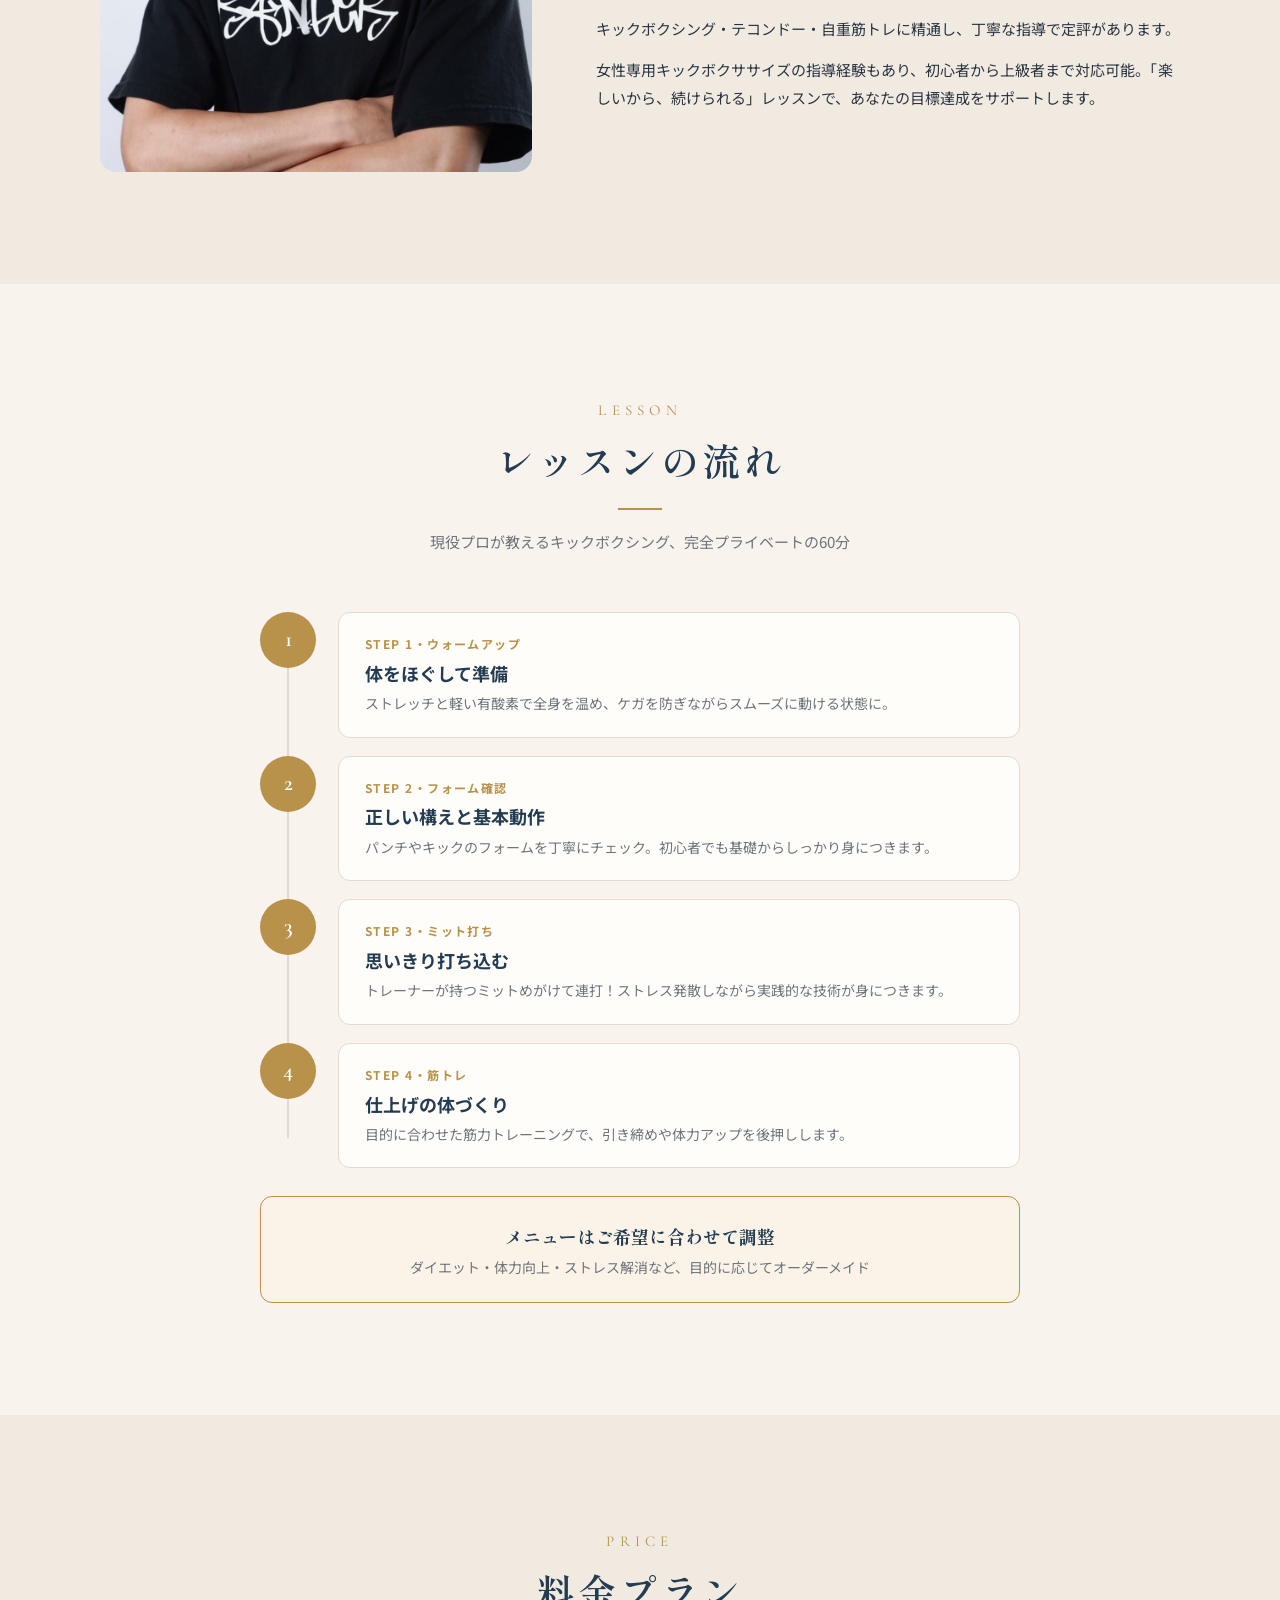
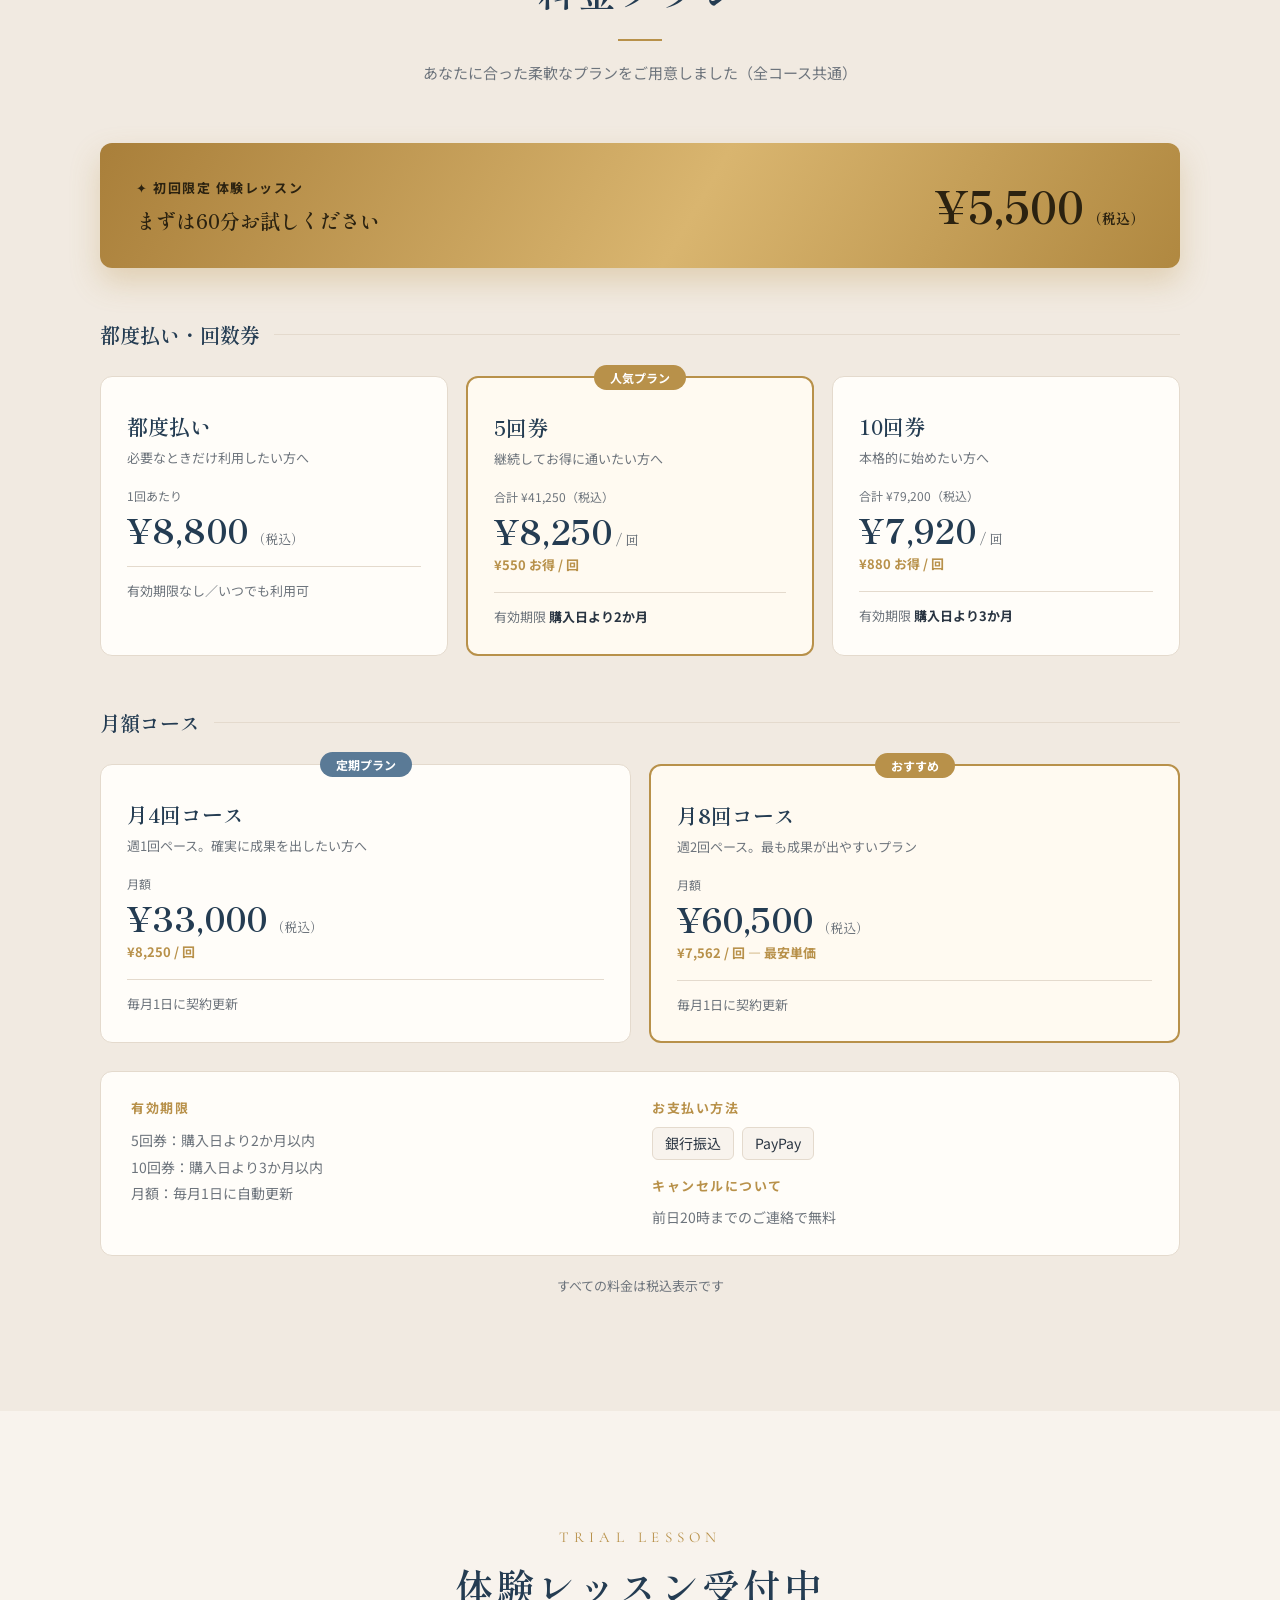
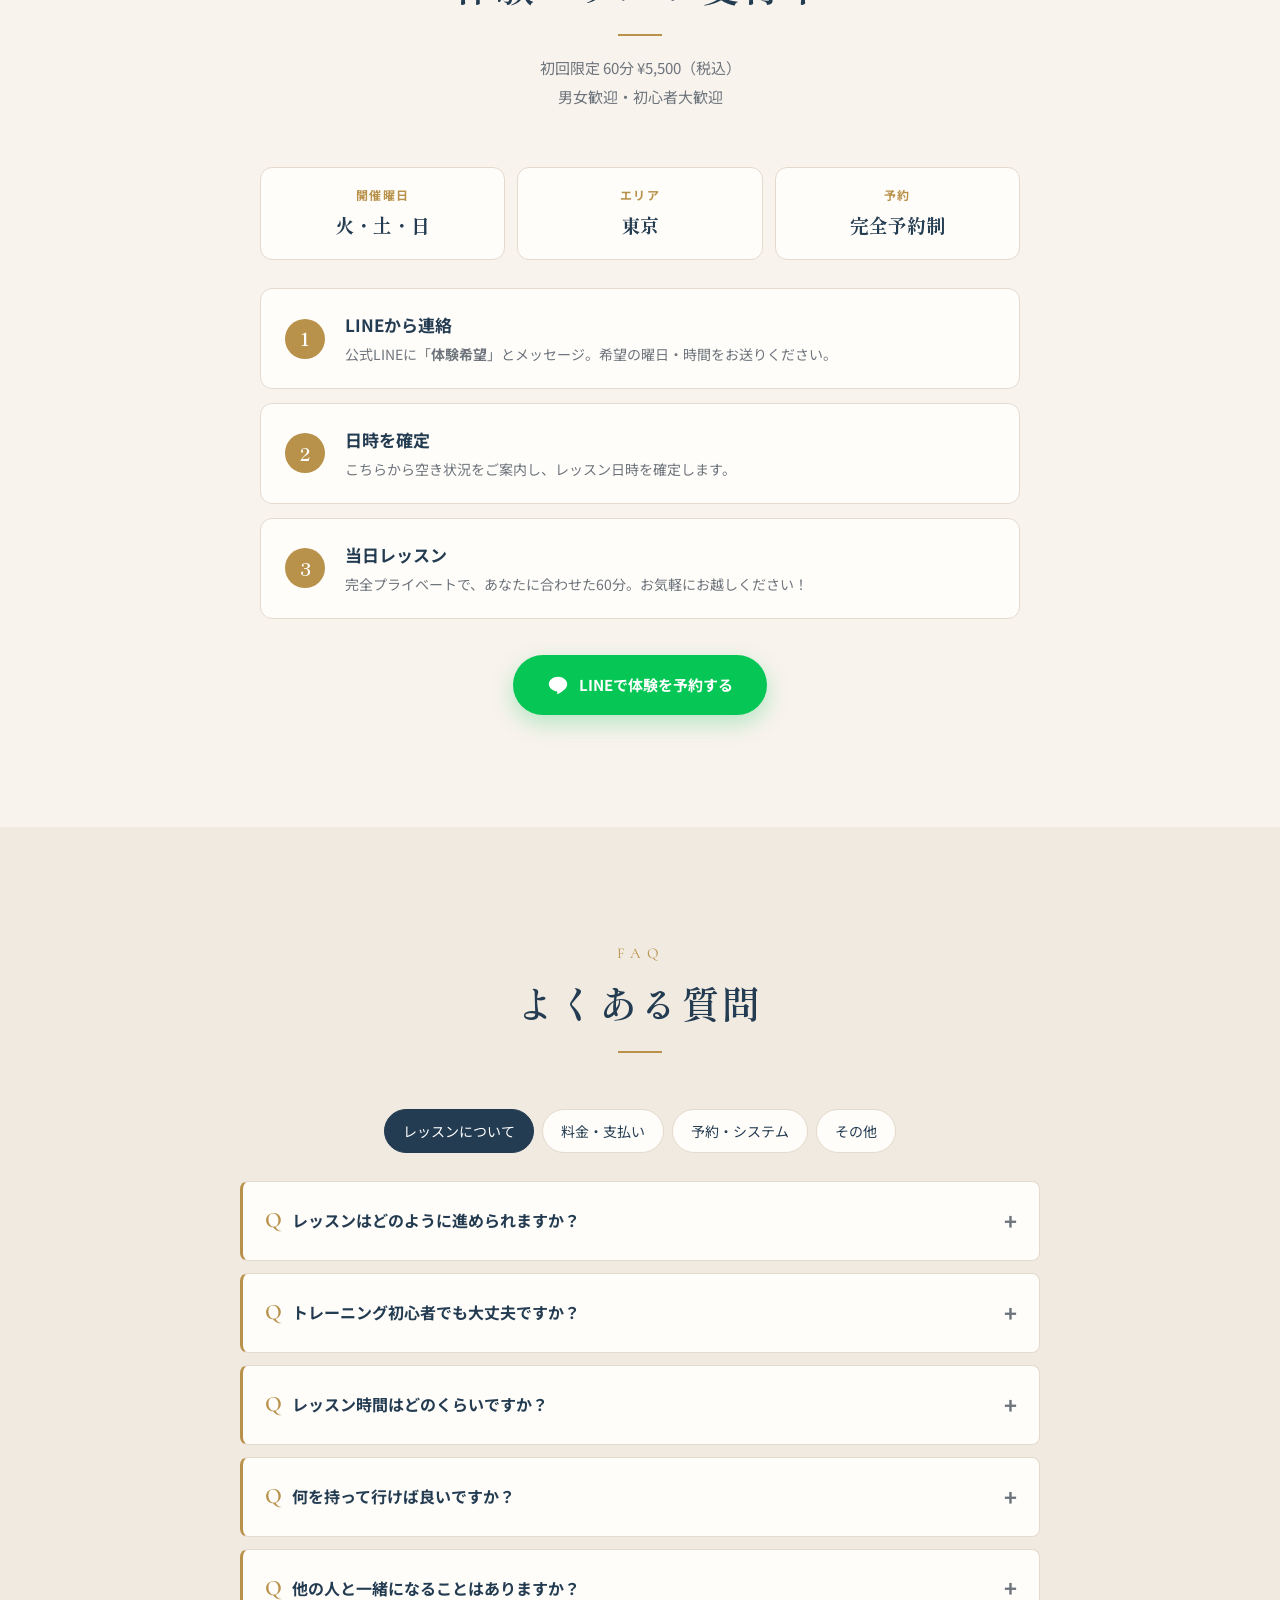
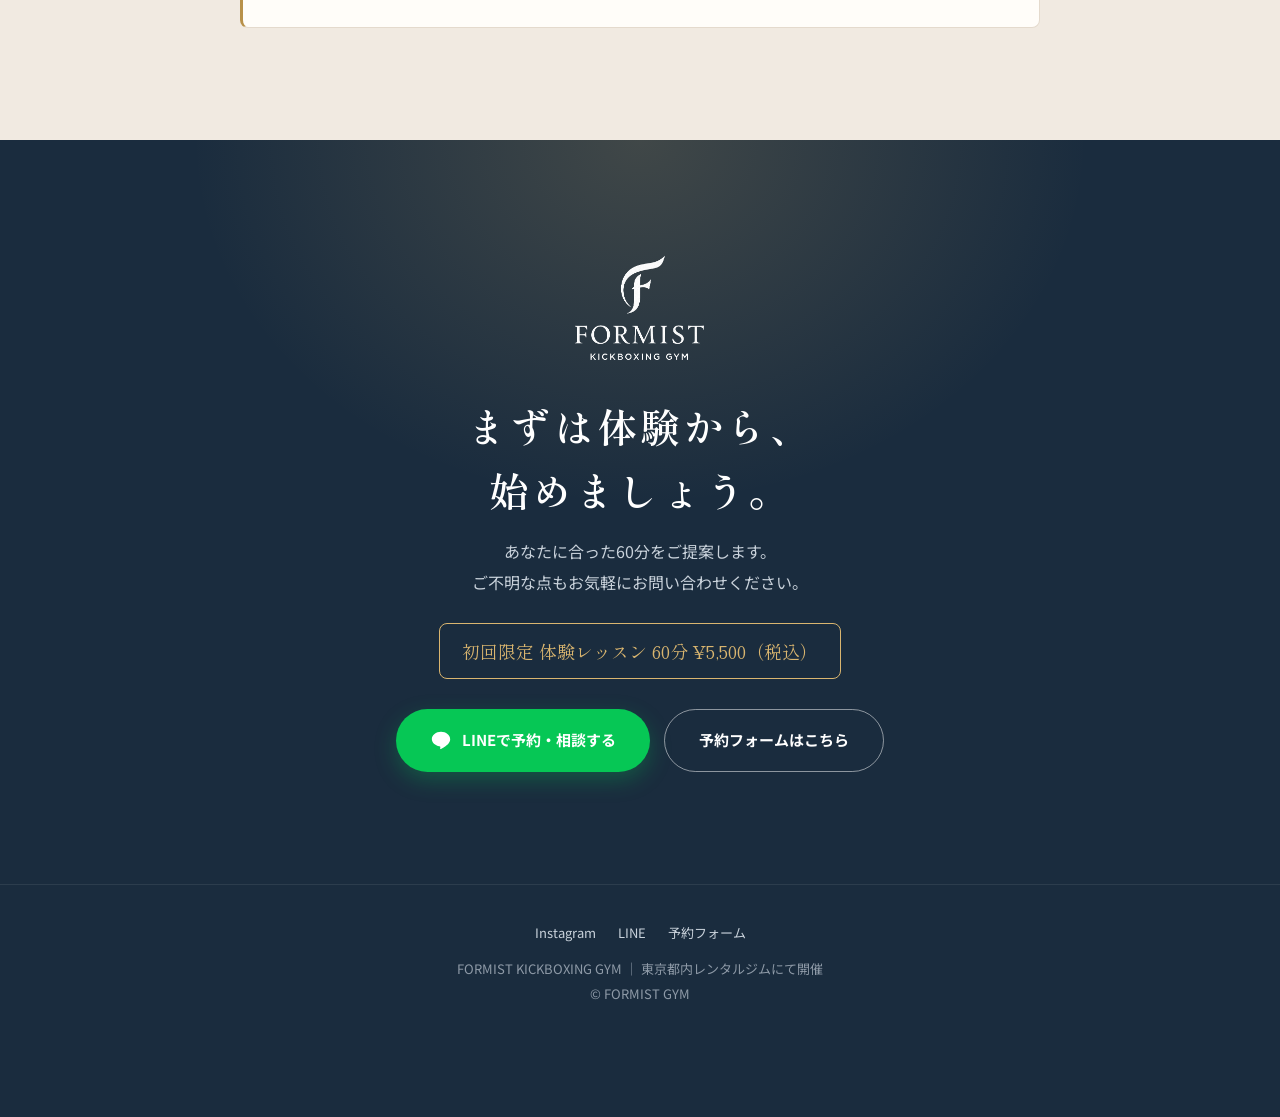
==== commit e9417e75: "Redesign LP with FORMIST brand identity and real gym info - Brand colors (cream/navy/gold) and logo " ====
--- a/index.html
+++ b/index.html
@@ -3,295 +3,309 @@
 <head>
 <meta charset="UTF-8">
 <meta name="viewport" content="width=device-width, initial-scale=1">
-<title>FORMIST | キックボクシング パーソナルジム</title>
-<meta name="description" content="FORMISTはマンツーマン指導のキックボクシング・パーソナルジム。ダイエット、蹴り技習得、ストレス発散の3コースから、目的に合わせて選べます。">
+<title>FORMIST GYM | 現役プロが教えるパーソナルキックボクシング（東京）</title>
+<meta name="description" content="楽しいから、続けられる。現役プロキックボクサーが教える完全プライベートのキックボクシング。ダイエット・蹴り技習得・ストレス発散の3コース。東京都内のレンタルジムで開催。初回体験60分¥5,500。">
 <link rel="preconnect" href="https://fonts.googleapis.com">
 <link rel="preconnect" href="https://fonts.gstatic.com" crossorigin>
-<link href="https://fonts.googleapis.com/css2?family=Anton&family=Noto+Sans+JP:wght@400;500;700;900&display=swap" rel="stylesheet">
+<link href="https://fonts.googleapis.com/css2?family=Cormorant+Garamond:wght@500;600&family=Noto+Sans+JP:wght@400;500;700&family=Shippori+Mincho:wght@500;600;700&display=swap" rel="stylesheet">
 <style>
   :root {
-    --bg: #0d0d0f;
-    --bg-2: #16161a;
-    --card: #1d1d22;
-    --line: #2c2c33;
-    --text: #f4f4f5;
-    --muted: #a1a1aa;
-    --accent: #e8202a;
-    --accent-2: #ff5a36;
-    --diet: #ff7a1a;
-    --kick: #e8202a;
-    --stress: #2bb3ff;
-    --radius: 14px;
+    --cream: #f8f3ed;
+    --cream-2: #f1eae1;
+    --card: #fffdf9;
+    --navy: #243c52;
+    --navy-deep: #1a2c3e;
+    --text: #2a3542;
+    --muted: #6d747c;
+    --gold: #b8914a;
+    --gold-light: #d9b56f;
+    --line: #e4dacd;
+    --line-green: #06c755;
+    --radius: 12px;
+    --serif: "Shippori Mincho", "Noto Serif JP", serif;
+    --en: "Cormorant Garamond", serif;
   }
   * { box-sizing: border-box; margin: 0; padding: 0; }
   html { scroll-behavior: smooth; }
   body {
-    background: var(--bg);
-    color: var(--text);
+    background: var(--cream); color: var(--text);
     font-family: "Noto Sans JP", system-ui, sans-serif;
-    line-height: 1.8;
-    -webkit-font-smoothing: antialiased;
-    overflow-x: hidden;
+    line-height: 1.9; -webkit-font-smoothing: antialiased; overflow-x: hidden;
   }
   a { color: inherit; text-decoration: none; }
-  img, svg { display: block; max-width: 100%; }
-  .container { width: min(1120px, 100% - 32px); margin-inline: auto; }
-  .en { font-family: "Anton", sans-serif; letter-spacing: .04em; font-weight: 400; }
+  img { display: block; max-width: 100%; height: auto; }
+  .container { width: min(1080px, 100% - 32px); margin-inline: auto; }
+  .nw { white-space: nowrap; }
+
+  /* Buttons */
+  .btn {
+    display: inline-flex; align-items: center; justify-content: center; gap: 10px;
+    padding: 16px 34px; border-radius: 999px; font-weight: 700; font-size: 15px;
+    transition: transform .2s, box-shadow .2s, background .2s;
+  }
+  .btn:hover { transform: translateY(-2px); }
+  .btn-line { background: var(--line-green); color: #fff; box-shadow: 0 8px 22px rgba(6,199,85,.28); }
+  .btn-line::before {
+    content: ""; width: 22px; height: 22px; flex: none;
+    background: url("data:image/svg+xml,%3Csvg xmlns='http://www.w3.org/2000/svg' viewBox='0 0 24 24'%3E%3Cpath fill='white' d='M12 3C6.5 3 2 6.6 2 11c0 3.9 3.5 7.2 8.3 7.9.3.1.8.2.9.5.1.3.1.7 0 1l-.1.9c0 .3-.2 1 .9.6 1.1-.5 6-3.5 8.2-6.1C21.6 14.3 22 12.7 22 11c0-4.4-4.5-8-10-8z'/%3E%3C/svg%3E") center/contain no-repeat;
+  }
+  .btn-outline { border: 1px solid var(--navy); color: var(--navy); }
+  .btn-outline:hover { background: var(--navy); color: #fff; }
 
   /* Header */
-  header {
-    position: fixed; inset: 0 0 auto 0; z-index: 50;
-    background: rgba(13,13,15,.78);
-    backdrop-filter: blur(10px);
-    border-bottom: 1px solid rgba(255,255,255,.06);
-  }
-  .nav { display: flex; align-items: center; justify-content: space-between; height: 64px; }
-  .logo { font-family: "Anton", sans-serif; font-size: 28px; letter-spacing: .08em; }
-  .logo span { color: var(--accent); }
-  .nav ul { display: flex; gap: 28px; list-style: none; font-size: 14px; font-weight: 500; }
+  header { position: fixed; inset: 0 0 auto; z-index: 50; transition: background .3s, box-shadow .3s; }
+  header.scrolled { background: rgba(248,243,237,.92); backdrop-filter: blur(8px); box-shadow: 0 1px 0 var(--line); }
+  .nav { height: 68px; display: flex; align-items: center; justify-content: space-between; }
+  .nav-logo { font-family: var(--en); font-size: 26px; font-weight: 600; letter-spacing: .14em; color: var(--navy); }
+  .nav ul { display: flex; gap: 28px; list-style: none; font-size: 14px; }
   .nav ul a { color: var(--muted); transition: color .2s; }
-  .nav ul a:hover { color: var(--text); }
-  .btn {
-    display: inline-flex; align-items: center; justify-content: center; gap: 8px;
-    background: var(--accent); color: #fff; font-weight: 700;
-    padding: 14px 28px; border-radius: 999px; font-size: 15px;
-    transition: transform .2s, box-shadow .2s, background .2s;
-    box-shadow: 0 8px 24px rgba(232,32,42,.35);
-  }
-  .btn:hover { transform: translateY(-2px); background: var(--accent-2); }
-  .btn-sm { padding: 10px 20px; font-size: 13px; }
-  .btn-ghost { background: transparent; border: 1px solid rgba(255,255,255,.3); box-shadow: none; }
-  .btn-ghost:hover { background: rgba(255,255,255,.08); }
+  .nav ul a:hover { color: var(--navy); }
+  .nav .btn { padding: 10px 20px; font-size: 13px; box-shadow: none; }
+  .nav .btn::before { width: 18px; height: 18px; }
+
+  /* Headings */
+  .sec { padding: 112px 0; }
+  .sec-head { text-align: center; margin-bottom: 56px; }
+  .sec-head .label { font-family: var(--en); font-size: 15px; letter-spacing: .35em; color: var(--gold); text-transform: uppercase; }
+  .sec-head h2 { font-family: var(--serif); font-size: clamp(26px, 3.6vw, 38px); font-weight: 600; color: var(--navy); letter-spacing: .08em; line-height: 1.5; margin-top: 6px; }
+  .sec-head h2::after { content: ""; display: block; width: 44px; height: 2px; background: var(--gold); margin: 20px auto 0; }
+  .sec-head p { color: var(--muted); margin-top: 18px; font-size: 15px; }
 
   /* Hero */
   .hero {
-    position: relative; min-height: 100vh; display: flex; align-items: center;
-    padding: 120px 0 80px;
+    position: relative; min-height: 100svh; display: flex; align-items: center; padding: 110px 0 72px;
     background:
-      radial-gradient(ellipse 60% 50% at 80% 40%, rgba(232,32,42,.28), transparent 70%),
-      radial-gradient(ellipse 40% 40% at 10% 90%, rgba(255,90,54,.12), transparent 70%),
-      var(--bg);
+      radial-gradient(ellipse 50% 60% at 85% 30%, rgba(217,181,111,.22), transparent 70%),
+      radial-gradient(ellipse 40% 40% at 0% 100%, rgba(36,60,82,.07), transparent 70%),
+      var(--cream);
     overflow: hidden;
   }
-  .hero::before {
-    content: "FORMIST"; position: absolute; right: -2vw; bottom: -4vw;
-    font-family: "Anton", sans-serif; font-size: 26vw; line-height: 1;
-    color: transparent; -webkit-text-stroke: 1px rgba(255,255,255,.06);
-    pointer-events: none; user-select: none;
-  }
-  .hero-inner { position: relative; display: grid; grid-template-columns: 1.1fr .9fr; gap: 40px; align-items: center; }
-  .eyebrow {
-    display: inline-block; font-size: 13px; font-weight: 700; letter-spacing: .2em;
-    color: var(--accent); border: 1px solid var(--accent); padding: 4px 14px; border-radius: 999px;
-    margin-bottom: 24px;
-  }
-  .hero h1 { font-size: clamp(30px, 5vw, 60px); line-height: 1.2; font-weight: 900; letter-spacing: .02em; }
-  .hero h1 em { font-style: normal; color: var(--accent); }
-  .hero h1 .nw { white-space: nowrap; }
-  .hero p.lead { margin-top: 24px; font-size: clamp(15px, 1.6vw, 18px); color: #d4d4d8; max-width: 34em; }
-  .hero-cta { margin-top: 40px; display: flex; gap: 16px; flex-wrap: wrap; }
-  .hero-badges { margin-top: 40px; display: flex; gap: 28px; flex-wrap: wrap; }
-  .hero-badges div { border-left: 3px solid var(--accent); padding-left: 12px; }
-  .hero-badges strong { display: block; font-family: "Anton", sans-serif; font-size: 30px; line-height: 1.1; }
-  .hero-badges span { font-size: 12px; color: var(--muted); }
-  .hero-visual { position: relative; aspect-ratio: 1; }
-  .hero-visual svg { width: 100%; height: 100%; }
-
-  /* Sections */
-  section { padding: 120px 0; }
-  .sec-head { text-align: center; margin-bottom: 64px; }
-  .sec-head .en { display: block; font-size: clamp(44px, 7vw, 80px); line-height: 1; color: transparent; -webkit-text-stroke: 1px rgba(255,255,255,.25); }
-  .sec-head h2 { font-size: clamp(22px, 3vw, 32px); font-weight: 900; margin-top: -12px; }
-  .sec-head p { color: var(--muted); margin-top: 16px; }
-
-  /* Problems */
-  .problems { background: var(--bg-2); }
-  .problem-list { display: grid; grid-template-columns: repeat(3, 1fr); gap: 20px; }
-  .problem {
-    background: var(--card); border: 1px solid var(--line); border-radius: var(--radius);
-    padding: 28px; display: flex; gap: 14px; align-items: flex-start;
-  }
-  .problem::before {
-    content: ""; flex: none; width: 22px; height: 22px; margin-top: 3px; border-radius: 6px;
-    background: var(--accent) url("data:image/svg+xml,%3Csvg xmlns='http://www.w3.org/2000/svg' viewBox='0 0 24 24' fill='none' stroke='white' stroke-width='3'%3E%3Cpath d='M5 12l5 5L20 7'/%3E%3C/svg%3E") center/14px no-repeat;
-  }
-  .problems-answer { text-align: center; margin-top: 56px; font-size: clamp(20px, 2.6vw, 28px); font-weight: 900; }
-  .problems-answer em { font-style: normal; color: var(--accent); }
+  .hero-inner { display: grid; grid-template-columns: 1.05fr .95fr; gap: 56px; align-items: center; }
+  .hero-logo { width: 150px; margin-bottom: 32px; }
+  .hero h1 { font-family: var(--serif); font-size: clamp(34px, 5vw, 58px); font-weight: 600; color: var(--navy); line-height: 1.45; letter-spacing: .06em; }
+  .hero h1 em { font-style: normal; color: var(--gold); }
+  .hero .lead { margin-top: 22px; font-size: clamp(15px, 1.5vw, 17px); }
+  .hero-tags { display: flex; flex-wrap: wrap; gap: 8px; margin-top: 24px; }
+  .hero-tags span { font-size: 13px; padding: 6px 14px; border: 1px solid var(--line); background: var(--card); border-radius: 999px; color: var(--navy); }
+  .hero-offer { margin-top: 32px; display: flex; align-items: center; gap: 18px 24px; flex-wrap: wrap; }
+  .hero-offer .price { font-family: var(--serif); color: var(--navy); }
+  .hero-offer .price small { display: block; font-family: "Noto Sans JP", sans-serif; font-size: 12px; color: var(--gold); font-weight: 700; letter-spacing: .1em; }
+  .hero-offer .price strong { font-size: 30px; font-weight: 700; }
+  .hero-offer .price span { font-size: 13px; color: var(--muted); }
+  .hero-photo { position: relative; isolation: isolate; }
+  .hero-photo .frame {
+    position: relative; border-radius: 200px 200px 16px 16px; overflow: hidden;
+    aspect-ratio: 4/4.6; background: #e8e9ea; box-shadow: 0 30px 60px rgba(36,60,82,.18);
+  }
+  .hero-photo img { width: 100%; height: 100%; object-fit: cover; object-position: center 20%; }
+  .hero-photo::before {
+    content: ""; position: absolute; inset: -14px 14px 14px -14px; border: 1px solid var(--gold);
+    border-radius: 200px 200px 16px 16px; z-index: -1;
+  }
+  .hero-badge {
+    position: absolute; left: -24px; bottom: 32px; background: var(--navy); color: #fff;
+    padding: 14px 22px; border-radius: 10px; box-shadow: 0 14px 30px rgba(26,44,62,.3); line-height: 1.6;
+  }
+  .hero-badge small { display: block; font-size: 11px; color: var(--gold-light); letter-spacing: .12em; }
+  .hero-badge strong { font-family: var(--serif); font-size: 17px; font-weight: 600; }
+
+  /* Concept */
+  .concept { background: var(--navy); color: #e9edf1; text-align: center; position: relative; overflow: hidden; }
+  .concept::before {
+    content: "FORMIST"; position: absolute; left: 50%; top: 50%; transform: translate(-50%,-50%);
+    font-family: var(--en); font-size: 22vw; font-weight: 600; color: rgba(255,255,255,.035); letter-spacing: .1em; pointer-events: none;
+  }
+  .concept .sec-head h2 { color: #fff; }
+  .concept p.body { position: relative; max-width: 640px; margin-inline: auto; font-size: 16px; line-height: 2.2; }
+  .stats { position: relative; display: grid; grid-template-columns: repeat(3, 1fr); gap: 16px; max-width: 760px; margin: 56px auto 0; }
+  .stats div { border: 1px solid rgba(217,181,111,.4); border-radius: var(--radius); padding: 24px 12px; }
+  .stats strong { display: block; font-family: var(--serif); font-size: 30px; color: var(--gold-light); line-height: 1.3; }
+  .stats span { font-size: 13px; }
 
   /* Courses */
   .course-list { display: grid; grid-template-columns: repeat(3, 1fr); gap: 24px; }
-  .course {
-    --c: var(--accent);
-    position: relative; background: var(--card); border: 1px solid var(--line);
-    border-radius: var(--radius); overflow: hidden; display: flex; flex-direction: column;
-    transition: transform .3s, border-color .3s;
-  }
-  .course:hover { transform: translateY(-6px); border-color: var(--c); }
-  .course.diet { --c: var(--diet); }
-  .course.kick { --c: var(--kick); }
-  .course.stress { --c: var(--stress); }
-  .course-top {
-    position: relative; padding: 32px 28px 28px;
-    background: linear-gradient(135deg, color-mix(in srgb, var(--c) 30%, transparent), transparent 70%);
-    border-bottom: 1px solid var(--line);
-  }
-  .course-num { font-family: "Anton", sans-serif; font-size: 14px; color: var(--c); letter-spacing: .15em; }
-  .course-icon { width: 56px; height: 56px; color: var(--c); margin: 14px 0 16px; }
-  .course h3 { font-size: 26px; font-weight: 900; line-height: 1.3; }
-  .course .tagline { color: #d4d4d8; font-size: 14px; margin-top: 6px; }
-  .course-body { padding: 24px 28px 28px; flex: 1; display: flex; flex-direction: column; }
-  .course-body p { font-size: 14px; color: var(--muted); }
-  .course-body ul { list-style: none; margin: 20px 0; display: grid; gap: 8px; font-size: 14px; }
-  .course-body li { display: flex; gap: 10px; align-items: baseline; }
-  .course-body li::before { content: ""; width: 8px; height: 8px; border-radius: 2px; background: var(--c); flex: none; transform: translateY(-1px); }
-  .course-meta { margin-top: auto; padding-top: 18px; border-top: 1px dashed var(--line); display: flex; justify-content: space-between; font-size: 13px; color: var(--muted); }
-  .course-meta strong { color: var(--text); font-size: 15px; }
-
-  /* Features */
-  .features { background: var(--bg-2); }
-  .feature-list { display: grid; gap: 24px; }
-  .feature {
-    display: grid; grid-template-columns: 120px 1fr; gap: 32px; align-items: center;
-    background: var(--card); border: 1px solid var(--line); border-radius: var(--radius); padding: 32px 40px;
-  }
-  .feature .num { font-family: "Anton", sans-serif; font-size: 72px; line-height: 1; color: var(--accent); }
-  .feature h3 { font-size: 22px; font-weight: 900; margin-bottom: 8px; }
-  .feature p { color: var(--muted); font-size: 15px; }
+  .course { background: var(--card); border: 1px solid var(--line); border-radius: var(--radius); padding: 36px 30px; display: flex; flex-direction: column; transition: transform .3s, box-shadow .3s; }
+  .course:hover { transform: translateY(-6px); box-shadow: 0 20px 40px rgba(36,60,82,.1); }
+  .course-num { font-family: var(--en); color: var(--gold); letter-spacing: .25em; font-size: 14px; }
+  .course-icon { width: 64px; height: 64px; border-radius: 50%; background: var(--gold); color: #fff; display: grid; place-items: center; margin: 14px 0 18px; }
+  .course-icon svg { width: 30px; height: 30px; }
+  .course h3 { font-family: var(--serif); font-size: 24px; color: var(--navy); font-weight: 600; letter-spacing: .05em; }
+  .course .tagline { color: var(--gold); font-size: 14px; font-weight: 700; margin-top: 2px; }
+  .course p { font-size: 14px; color: var(--muted); margin-top: 14px; }
+  .course ul { list-style: none; margin-top: 18px; padding-top: 18px; border-top: 1px solid var(--line); display: grid; gap: 6px; font-size: 14px; }
+  .course li { display: flex; gap: 10px; }
+  .course li::before { content: "—"; color: var(--gold); flex: none; }
+  .course-note { text-align: center; margin-top: 32px; color: var(--muted); font-size: 14px; }
+
+  /* Trainer */
+  .trainer { background: var(--cream-2); }
+  .trainer-inner { display: grid; grid-template-columns: .85fr 1.15fr; gap: 64px; align-items: center; }
+  .trainer-photo { border-radius: 16px; overflow: hidden; aspect-ratio: 4/5; background: #e8e9ea; }
+  .trainer-photo img { width: 100%; height: 100%; object-fit: cover; object-position: center 15%; }
+  .trainer .role { font-size: 13px; color: var(--gold); font-weight: 700; letter-spacing: .15em; }
+  .trainer h3 { font-family: var(--serif); font-size: 38px; color: var(--navy); font-weight: 600; letter-spacing: .12em; line-height: 1.4; }
+  .trainer h3 small { display: block; font-family: var(--en); font-size: 17px; color: var(--muted); letter-spacing: .25em; }
+  .trainer-tags { display: flex; flex-wrap: wrap; gap: 8px; margin: 20px 0 24px; }
+  .trainer-tags span { background: var(--navy); color: #fff; font-size: 13px; padding: 6px 14px; border-radius: 6px; }
+  .trainer p { font-size: 15px; }
+  .trainer p + p { margin-top: 12px; }
+  .trainer .left-head { text-align: left; margin-bottom: 28px; }
+  .trainer .left-head h2::after { margin-left: 0; }
+
+  /* Lesson flow */
+  .lesson-list { max-width: 760px; margin-inline: auto; list-style: none; position: relative; }
+  .lesson-list::before { content: ""; position: absolute; left: 27px; top: 30px; bottom: 30px; width: 2px; background: var(--line); }
+  .lesson-list li { position: relative; display: grid; grid-template-columns: 56px 1fr; gap: 22px; align-items: start; }
+  .lesson-list li + li { margin-top: 18px; }
+  .lesson-list .dot { width: 56px; height: 56px; border-radius: 50%; background: var(--gold); color: #fff; display: grid; place-items: center; font-family: var(--en); font-size: 22px; font-weight: 600; position: relative; }
+  .lesson-list .box { background: var(--card); border: 1px solid var(--line); border-radius: var(--radius); padding: 20px 26px; }
+  .lesson-list .step { font-size: 12px; color: var(--gold); font-weight: 700; letter-spacing: .12em; }
+  .lesson-list h3 { font-size: 18px; color: var(--navy); font-weight: 700; }
+  .lesson-list p { font-size: 14px; color: var(--muted); }
+  .lesson-note { max-width: 760px; margin: 28px auto 0; text-align: center; border: 1px solid var(--gold); background: #fbf3e7; border-radius: var(--radius); padding: 22px; }
+  .lesson-note strong { font-family: var(--serif); color: var(--navy); font-size: 18px; }
+  .lesson-note p { font-size: 14px; color: var(--muted); }
 
   /* Price */
-  .price-wrap { display: grid; grid-template-columns: 1fr 1fr; gap: 24px; }
-  .price-card { background: var(--card); border: 1px solid var(--line); border-radius: var(--radius); padding: 36px; }
-  .price-card.featured { border-color: var(--accent); position: relative; }
-  .price-card.featured::after {
-    content: "おすすめ"; position: absolute; top: -14px; left: 36px; background: var(--accent);
-    font-size: 12px; font-weight: 700; padding: 4px 14px; border-radius: 999px;
-  }
-  .price-card h3 { font-size: 18px; font-weight: 700; }
-  .price-card .amount { font-family: "Anton", sans-serif; font-size: 52px; line-height: 1.2; margin: 12px 0 4px; }
-  .price-card .amount small { font-family: "Noto Sans JP", sans-serif; font-size: 15px; font-weight: 500; color: var(--muted); margin-left: 6px; }
-  .price-card .note { font-size: 13px; color: var(--muted); }
-  .price-card ul { list-style: none; margin-top: 20px; display: grid; gap: 6px; font-size: 14px; }
-  .price-card li { display: flex; justify-content: space-between; border-bottom: 1px solid var(--line); padding: 8px 0; }
-  .price-foot { text-align: center; margin-top: 24px; font-size: 13px; color: var(--muted); }
-
-  /* Flow */
-  .flow { background: var(--bg-2); }
-  .flow-list { display: grid; grid-template-columns: repeat(4, 1fr); gap: 16px; counter-reset: step; list-style: none; }
-  .flow-list li {
-    position: relative; background: var(--card); border: 1px solid var(--line); border-radius: var(--radius);
-    padding: 28px 22px; counter-increment: step;
-  }
-  .flow-list li::before {
-    content: "STEP " counter(step, decimal-leading-zero); font-family: "Anton", sans-serif;
-    color: var(--accent); font-size: 15px; letter-spacing: .1em;
-  }
-  .flow-list h3 { font-size: 18px; font-weight: 900; margin: 6px 0 8px; }
-  .flow-list p { font-size: 14px; color: var(--muted); }
+  section.price { background: var(--cream-2); }
+  .trial-banner {
+    display: flex; align-items: center; justify-content: space-between; gap: 12px 20px; flex-wrap: wrap;
+    background: linear-gradient(120deg, #a97f3a, var(--gold-light) 55%, #b08840); color: #2b2210;
+    border-radius: var(--radius); padding: 28px 36px; box-shadow: 0 14px 30px rgba(184,145,74,.3);
+  }
+  .trial-banner small { font-size: 13px; font-weight: 700; letter-spacing: .12em; }
+  .trial-banner p { font-family: var(--serif); font-size: 20px; font-weight: 600; }
+  .trial-banner .amount { font-family: var(--serif); font-size: 44px; font-weight: 700; line-height: 1; }
+  .trial-banner .amount span { font-size: 14px; margin-left: 4px; }
+  .price-group-title { font-family: var(--serif); color: var(--navy); font-size: 20px; font-weight: 600; margin: 48px 0 22px; display: flex; align-items: center; gap: 14px; }
+  .price-group-title::after { content: ""; flex: 1; height: 1px; background: var(--line); }
+  .price-grid { display: grid; gap: 18px; }
+  .price-grid.three { grid-template-columns: repeat(3, 1fr); }
+  .price-grid.two { grid-template-columns: repeat(2, 1fr); }
+  .plan { position: relative; background: var(--card); border: 1px solid var(--line); border-radius: var(--radius); padding: 30px 26px 24px; }
+  .plan.hl { border: 2px solid var(--gold); background: #fffaf1; }
+  .plan .ribbon { position: absolute; top: -13px; left: 50%; transform: translateX(-50%); font-size: 12px; font-weight: 700; color: #fff; padding: 3px 16px; border-radius: 999px; background: var(--gold); white-space: nowrap; line-height: 1.6; }
+  .plan .ribbon.navy { background: #5a7a96; }
+  .plan h3 { font-family: var(--serif); color: var(--navy); font-size: 21px; font-weight: 600; }
+  .plan .for { font-size: 13px; color: var(--muted); }
+  .plan .sub { font-size: 12px; color: var(--muted); margin-top: 14px; }
+  .plan .amt { font-family: var(--serif); font-size: 34px; color: var(--navy); font-weight: 700; line-height: 1.3; }
+  .plan .amt span { font-size: 13px; font-weight: 500; color: var(--muted); margin-left: 4px; }
+  .plan .per { font-size: 13px; color: var(--gold); font-weight: 700; }
+  .plan .term { margin-top: 14px; padding-top: 12px; border-top: 1px solid var(--line); font-size: 13px; color: var(--muted); }
+  .plan .term b { color: var(--text); }
+  .pay { margin-top: 28px; background: var(--card); border: 1px solid var(--line); border-radius: var(--radius); padding: 24px 30px; display: grid; grid-template-columns: 1fr 1fr; gap: 24px; font-size: 14px; }
+  .pay h4 { font-size: 13px; color: var(--gold); letter-spacing: .12em; margin-bottom: 6px; }
+  .pay .chips { display: flex; gap: 8px; flex-wrap: wrap; }
+  .pay .chips span { border: 1px solid var(--line); background: var(--cream); border-radius: 6px; padding: 2px 12px; }
+  .pay ul { list-style: none; color: var(--muted); }
+  .price-foot { text-align: center; font-size: 13px; color: var(--muted); margin-top: 18px; }
+
+  /* Trial flow */
+  .trial-info { display: grid; grid-template-columns: repeat(3, 1fr); gap: 12px; max-width: 760px; margin: 0 auto 28px; }
+  .trial-info div { background: var(--card); border: 1px solid var(--line); border-radius: var(--radius); text-align: center; padding: 16px 8px; }
+  .trial-info small { display: block; font-size: 12px; color: var(--gold); font-weight: 700; letter-spacing: .1em; }
+  .trial-info strong { font-family: var(--serif); font-size: 19px; color: var(--navy); }
+  .trial-steps { max-width: 760px; margin-inline: auto; list-style: none; display: grid; gap: 14px; counter-reset: s; }
+  .trial-steps li { counter-increment: s; background: var(--card); border: 1px solid var(--line); border-radius: var(--radius); padding: 20px 26px 20px 84px; position: relative; }
+  .trial-steps li::before { content: counter(s); position: absolute; left: 24px; top: 50%; transform: translateY(-50%); width: 40px; height: 40px; border-radius: 50%; background: var(--gold); color: #fff; display: grid; place-items: center; font-family: var(--serif); font-size: 18px; font-weight: 700; }
+  .trial-steps h3 { font-size: 17px; color: var(--navy); }
+  .trial-steps p { font-size: 14px; color: var(--muted); }
+  .trial-cta { text-align: center; margin-top: 36px; }
 
   /* FAQ */
-  .faq-list { max-width: 820px; margin-inline: auto; display: grid; gap: 12px; }
-  details { background: var(--card); border: 1px solid var(--line); border-radius: var(--radius); }
-  summary {
-    cursor: pointer; list-style: none; padding: 22px 56px 22px 28px; font-weight: 700; position: relative;
-  }
+  .faq { background: var(--cream-2); }
+  .faq-tabs { display: flex; justify-content: center; flex-wrap: wrap; gap: 8px; margin-bottom: 28px; }
+  .faq-tabs button {
+    font: inherit; font-size: 14px; cursor: pointer; padding: 8px 18px; border-radius: 999px;
+    border: 1px solid var(--line); background: var(--card); color: var(--navy); transition: all .2s;
+  }
+  .faq-tabs button[aria-selected="true"] { background: var(--navy); color: #fff; border-color: var(--navy); }
+  .faq-panel { max-width: 800px; margin-inline: auto; display: grid; gap: 12px; }
+  .faq-panel[hidden] { display: none; }
+  details { background: var(--card); border: 1px solid var(--line); border-left: 3px solid var(--gold); border-radius: 8px; }
+  summary { cursor: pointer; list-style: none; padding: 18px 52px 18px 22px; font-weight: 700; color: var(--navy); position: relative; }
   summary::-webkit-details-marker { display: none; }
-  summary::before { content: "Q."; font-family: "Anton", sans-serif; color: var(--accent); margin-right: 10px; }
-  summary::after {
-    content: "+"; position: absolute; right: 24px; top: 50%; transform: translateY(-50%);
-    font-size: 24px; color: var(--muted); transition: transform .2s;
-  }
+  summary::before { content: "Q"; font-family: var(--en); font-size: 22px; color: var(--gold); margin-right: 10px; font-weight: 600; }
+  summary::after { content: "+"; position: absolute; right: 22px; top: 50%; transform: translateY(-50%); font-size: 22px; color: var(--muted); transition: transform .2s; }
   details[open] summary::after { transform: translateY(-50%) rotate(45deg); }
-  details p { padding: 0 28px 24px; color: var(--muted); font-size: 15px; }
+  details .a { padding: 0 22px 20px 50px; font-size: 14px; color: var(--muted); position: relative; }
+  details .a::before { content: "A"; position: absolute; left: 23px; top: -4px; font-family: var(--en); font-size: 22px; color: #5a7a96; font-weight: 600; }
+  details .a b { color: var(--text); }
 
   /* CTA */
-  .cta {
-    text-align: center; position: relative; overflow: hidden;
-    background: linear-gradient(135deg, #b3121a, var(--accent) 50%, var(--accent-2));
-  }
-  .cta::before {
-    content: "FIGHT FOR YOUR FORM"; position: absolute; inset: auto 0 -20px; white-space: nowrap;
-    font-family: "Anton", sans-serif; font-size: 12vw; line-height: 1; color: rgba(0,0,0,.12);
-  }
-  .cta h2 { position: relative; font-size: clamp(26px, 4vw, 44px); font-weight: 900; line-height: 1.4; }
-  .cta p { position: relative; margin-top: 16px; font-size: 16px; }
-  .cta .btn { position: relative; margin-top: 36px; background: #fff; color: var(--accent); font-size: 17px; padding: 18px 40px; box-shadow: 0 10px 30px rgba(0,0,0,.25); }
-  .cta .btn:hover { background: #fff; }
-
-  /* Form */
-  .contact-form { max-width: 720px; margin-inline: auto; background: var(--card); border: 1px solid var(--line); border-radius: var(--radius); padding: 40px; display: grid; gap: 20px; }
-  .field label { display: block; font-size: 14px; font-weight: 700; margin-bottom: 8px; }
-  .field label .req { color: var(--accent); font-size: 12px; margin-left: 6px; }
-  .field input, .field select, .field textarea {
-    width: 100%; background: var(--bg); border: 1px solid var(--line); color: var(--text);
-    border-radius: 10px; padding: 14px 16px; font: inherit; font-size: 15px;
-  }
-  .field input:focus, .field select:focus, .field textarea:focus { outline: 2px solid var(--accent); outline-offset: 1px; border-color: transparent; }
-  .radio-group { display: grid; grid-template-columns: repeat(3, 1fr); gap: 10px; }
-  .radio-group label { margin: 0; position: relative; }
-  .radio-group input { position: absolute; opacity: 0; pointer-events: none; }
-  .radio-group span {
-    display: block; text-align: center; padding: 12px 8px; border: 1px solid var(--line); border-radius: 10px;
-    font-size: 14px; font-weight: 700; cursor: pointer; transition: all .2s; background: var(--bg);
-  }
-  .radio-group input:checked + span { border-color: var(--accent); background: rgba(232,32,42,.15); color: #fff; }
-  .radio-group input:focus-visible + span { outline: 2px solid var(--accent); }
-  .contact-form .btn { width: 100%; padding: 18px; font-size: 16px; border: none; cursor: pointer; font-family: inherit; }
-  .form-msg { text-align: center; font-weight: 700; color: #4ade80; display: none; }
-
-  footer { border-top: 1px solid var(--line); padding: 48px 0 100px; text-align: center; color: var(--muted); font-size: 13px; }
-  footer .logo { color: var(--text); display: inline-block; margin-bottom: 8px; }
-
-  /* Mobile fixed CTA */
-  .fixed-cta {
-    display: none; position: fixed; left: 16px; right: 16px; bottom: 16px; z-index: 40;
-    transform: translateY(140%); transition: transform .3s;
-  }
-  .fixed-cta.show { transform: translateY(0); }
+  .cta { background: var(--navy-deep); color: #fff; text-align: center; position: relative; overflow: hidden; }
+  .cta::before { content: ""; position: absolute; inset: 0; background: radial-gradient(ellipse 50% 70% at 50% 0%, rgba(217,181,111,.2), transparent 70%); }
+  .cta > * { position: relative; }
+  .cta img { width: 140px; margin: 0 auto 28px; }
+  .cta h2 { font-family: var(--serif); font-size: clamp(26px, 3.8vw, 40px); font-weight: 600; letter-spacing: .08em; line-height: 1.6; }
+  .cta p { color: #c9d2db; margin-top: 14px; }
+  .cta .offer { display: inline-block; margin-top: 26px; border: 1px solid var(--gold-light); color: var(--gold-light); border-radius: 8px; padding: 10px 22px; font-family: var(--serif); font-size: 18px; }
+  .cta-btns { margin-top: 30px; display: flex; gap: 14px; justify-content: center; flex-wrap: wrap; }
+  .cta .btn-outline { border-color: rgba(255,255,255,.5); color: #fff; }
+  .cta .btn-outline:hover { background: #fff; color: var(--navy); }
+
+  footer { background: var(--navy-deep); color: #8e9aa7; border-top: 1px solid rgba(255,255,255,.08); padding: 36px 0 110px; text-align: center; font-size: 13px; }
+  footer a { color: #c9d2db; }
+  footer .links { display: flex; justify-content: center; gap: 22px; margin-bottom: 12px; }
+
+  .fixed-cta { display: none; position: fixed; left: 16px; right: 16px; bottom: 16px; z-index: 40; transform: translateY(150%); transition: transform .3s; }
+  .fixed-cta.show { transform: none; }
   .fixed-cta .btn { width: 100%; }
 
-  /* Reveal */
-  .reveal { opacity: 0; transform: translateY(24px); transition: opacity .7s ease, transform .7s ease; }
+  .reveal { opacity: 0; transform: translateY(22px); transition: opacity .8s ease, transform .8s ease; }
   .reveal.in { opacity: 1; transform: none; }
-  @media (prefers-reduced-motion: reduce) {
-    .reveal { opacity: 1; transform: none; transition: none; }
-    html { scroll-behavior: auto; }
-  }
-
-  @media (max-width: 900px) {
+  @media (prefers-reduced-motion: reduce) { .reveal { opacity: 1; transform: none; transition: none; } html { scroll-behavior: auto; } }
+
+  @media (max-width: 920px) {
     .nav ul { display: none; }
-    .hero-inner { grid-template-columns: 1fr; }
-    .hero-visual { max-width: 340px; margin-inline: auto; order: -1; }
-    .problem-list, .course-list { grid-template-columns: 1fr; }
-    .price-wrap { grid-template-columns: 1fr; }
-    .flow-list { grid-template-columns: 1fr 1fr; }
-    .feature { grid-template-columns: 1fr; gap: 8px; padding: 28px; }
-    .feature .num { font-size: 52px; }
+    .hero-inner, .trainer-inner { grid-template-columns: 1fr; gap: 48px; }
+    .hero-photo { max-width: 360px; margin-inline: auto; width: 100%; }
+    .hero-badge { left: -8px; }
+    .hero-logo { margin-inline: auto; }
+    .hero-text { text-align: center; }
+    .hero-tags, .hero-offer { justify-content: center; }
+    .course-list, .price-grid.three { grid-template-columns: 1fr; }
+    .price-grid.three { gap: 24px; }
+    .trainer-photo { max-width: 420px; margin-inline: auto; width: 100%; }
     .fixed-cta { display: block; }
   }
-  @media (max-width: 560px) {
-    section { padding: 88px 0; }
-    .hero { padding-top: 96px; }
-    .flow-list { grid-template-columns: 1fr; }
-    .radio-group { grid-template-columns: 1fr; }
-    .contact-form { padding: 28px 20px; }
-    .price-card { padding: 28px 22px; }
-    .header-cta { display: none; }
+  @media (max-width: 600px) {
+    .sec { padding: 84px 0; }
+    .nav .btn { display: none; }
+    .hero { padding-top: 92px; }
+    .hero-logo { width: 120px; }
+    .hero .lead { font-size: 14px; }
+    .stats { grid-template-columns: 1fr; }
+    .concept p.body { font-size: 14px; }
+    .price-grid.two, .pay { grid-template-columns: 1fr; }
+    .price-grid.two { gap: 24px; }
+    .trial-banner { padding: 24px; }
+    .trial-info { gap: 8px; }
+    .trial-info strong { font-size: 15px; }
+    .trial-steps li { padding-left: 76px; }
+    .trial-steps li::before { left: 20px; }
+    .lesson-list li { grid-template-columns: 44px 1fr; gap: 14px; }
+    .lesson-list .dot { width: 44px; height: 44px; font-size: 18px; }
+    .lesson-list::before { left: 21px; }
+    .lesson-list .box { padding: 18px 20px; }
+    .trainer h3 { font-size: 32px; }
   }
 </style>
 </head>
 <body>
 
-<header>
+<header id="header">
   <div class="container nav">
-    <a href="#" class="logo">FORM<span>I</span>ST</a>
+    <a href="#" class="nav-logo">FORMIST</a>
     <ul>
       <li><a href="#courses">コース</a></li>
-      <li><a href="#features">特徴</a></li>
+      <li><a href="#trainer">トレーナー</a></li>
+      <li><a href="#lesson">レッスン</a></li>
       <li><a href="#price">料金</a></li>
-      <li><a href="#flow">ご利用の流れ</a></li>
       <li><a href="#faq">よくある質問</a></li>
     </ul>
-    <a href="#contact" class="btn btn-sm header-cta">無料体験を予約</a>
+    <a href="#trial" class="btn btn-line">体験予約</a>
   </div>
 </header>
 
@@ -299,334 +313,339 @@
   <!-- HERO -->
   <section class="hero">
     <div class="container hero-inner">
-      <div>
-        <span class="eyebrow">KICKBOXING PERSONAL GYM</span>
-        <h1><span class="nw">蹴って、変わる。</span><br><span class="nw"><em>あなた専用</em>の</span><br><span class="nw">キックボクシング。</span></h1>
-        <p class="lead">FORMISTは、完全マンツーマンのキックボクシング・パーソナルジム。<br>「痩せたい」「蹴りを極めたい」「スカッとしたい」——あなたの目的に合わせて、トレーナーがメニューを組み立てます。</p>
-        <div class="hero-cta">
-          <a href="#contact" class="btn">無料体験を予約する →</a>
-          <a href="#courses" class="btn btn-ghost">コースを見る</a>
-        </div>
-        <div class="hero-badges">
-          <div><strong>1 on 1</strong><span>完全マンツーマン</span></div>
-          <div><strong>3</strong><span>目的別コース</span></div>
-          <div><strong>0</strong><span>経験不要・初心者歓迎</span></div>
-        </div>
-      </div>
-      <div class="hero-visual" aria-hidden="true">
-        <svg viewBox="0 0 400 400" fill="none">
-          <defs>
-            <linearGradient id="g1" x1="0" y1="0" x2="1" y2="1">
-              <stop offset="0" stop-color="#ff5a36"/><stop offset="1" stop-color="#e8202a"/>
-            </linearGradient>
-          </defs>
-          <circle cx="200" cy="200" r="180" stroke="rgba(255,255,255,.08)" stroke-width="2"/>
-          <circle cx="200" cy="200" r="130" stroke="rgba(255,255,255,.06)" stroke-width="2" stroke-dasharray="6 10"/>
-          <!-- kicking figure -->
-          <g stroke="url(#g1)" stroke-width="16" stroke-linecap="round" stroke-linejoin="round">
-            <circle cx="150" cy="108" r="22" fill="url(#g1)" stroke="none"/>
-            <path d="M160 140 L185 220"/>
-            <path d="M163 150 L120 175 L135 140"/>
-            <path d="M168 158 L210 150 L232 128"/>
-            <path d="M185 220 L160 300 L175 335"/>
-            <path d="M185 220 L260 190 L330 160"/>
-          </g>
-          <!-- impact lines -->
-          <g stroke="#fff" stroke-width="5" stroke-linecap="round" opacity=".85">
-            <path d="M345 128 L368 104"/><path d="M355 160 L388 160"/><path d="M345 192 L368 216"/>
-          </g>
-          <path d="M120 340 H280" stroke="rgba(255,255,255,.15)" stroke-width="4" stroke-linecap="round"/>
-        </svg>
-      </div>
-    </div>
-  </section>
-
-  <!-- PROBLEMS -->
-  <section class="problems">
+      <div class="hero-text">
+        <img src="images/logo.png" alt="FORMIST KICKBOXING GYM" class="hero-logo" width="541" height="440">
+        <h1><span class="nw">楽しいから、</span><br><span class="nw"><em>続けられる。</em></span></h1>
+        <p class="lead">現役プロキックボクサーが教える、<br>完全プライベートのパーソナルキックボクシング。<br>ダイエットも、蹴り技も、ストレス発散も。<br>あなたの目的に合わせた60分をご提案します。</p>
+        <div class="hero-tags">
+          <span>男女歓迎</span><span>初心者9割</span><span>完全予約制</span><span>東京都内</span>
+        </div>
+        <div class="hero-offer">
+          <div class="price"><small>初回限定 体験レッスン</small><strong>60分 ¥5,500</strong><span>（税込）</span></div>
+          <a href="#trial" class="btn btn-line">LINEで体験予約</a>
+        </div>
+      </div>
+      <div class="hero-photo">
+        <div class="frame"><img src="images/trainer.jpg" alt="FORMIST GYM 代表トレーナー 坂口風太" width="1206" height="1278"></div>
+        <div class="hero-badge"><small>代表トレーナー</small><strong>現役プロキックボクサー</strong></div>
+      </div>
+    </div>
+  </section>
+
+  <!-- CONCEPT -->
+  <section class="sec concept">
     <div class="container">
       <div class="sec-head reveal">
-        <span class="en">PROBLEM</span>
-        <h2>こんなお悩み、ありませんか？</h2>
-      </div>
-      <div class="problem-list">
-        <div class="problem reveal">ジムに通っても運動が続かず、体重が落ちない</div>
-        <div class="problem reveal">筋トレやランニングは単調で飽きてしまう</div>
-        <div class="problem reveal">かっこいいハイキックが打てるようになりたい</div>
-        <div class="problem reveal">格闘技ジムは怖そうで、一人で行く勇気が出ない</div>
-        <div class="problem reveal">仕事や人間関係のストレスが溜まりっぱなし</div>
-        <div class="problem reveal">自分のペースで、自分の目的だけに集中したい</div>
-      </div>
-      <p class="problems-answer reveal">その悩み、<em>FORMIST</em>のマンツーマン指導で解決します。</p>
+        <div class="label">Concept</div>
+        <h2>運動が続かなかった人こそ、<br>キックボクシング。</h2>
+      </div>
+      <p class="body reveal">トレーナーが持つミットめがけて、思いきり打ち込む。<br>その爽快感があるから、気づけば夢中で体を動かしている。<br>FORMISTは、他のお客様と一緒になることのない<br>完全プライベートレッスン。<br>周りを気にせず、ご自身のペースで始められます。</p>
+      <div class="stats reveal">
+        <div><strong>9割</strong><span>が初心者からスタート</span></div>
+        <div><strong>1 on 1</strong><span>完全プライベート指導</span></div>
+        <div><strong>60分</strong><span>オーダーメイドメニュー</span></div>
+      </div>
     </div>
   </section>
 
   <!-- COURSES -->
-  <section id="courses">
+  <section id="courses" class="sec">
     <div class="container">
       <div class="sec-head reveal">
-        <span class="en">COURSE</span>
+        <div class="label">Course</div>
         <h2>目的で選べる3つのコース</h2>
-        <p>どのコースも初心者から始められます。途中でのコース変更もOK。</p>
+        <p>カウンセリングで目標や体力をうかがい、あなた専用のメニューを組み立てます。</p>
       </div>
       <div class="course-list">
-        <!-- Diet -->
-        <article class="course diet reveal">
-          <div class="course-top">
-            <div class="course-num">COURSE 01</div>
-            <svg class="course-icon" viewBox="0 0 24 24" fill="none" stroke="currentColor" stroke-width="2" stroke-linecap="round" stroke-linejoin="round"><path d="M12 2c1 3 4 5 4 9a4 4 0 0 1-8 0c0-2 1-3 2-4 0 2 1 3 2 3 0-3-1-5 0-8z"/><path d="M6 15a6 6 0 0 0 12 0"/></svg>
-            <h3>ダイエットコース</h3>
-            <p class="tagline">楽しく燃やして、引き締める。</p>
-          </div>
-          <div class="course-body">
-            <p>キックボクシングは全身を使う高強度の有酸素運動。ミット打ちとサーキットを組み合わせ、脂肪燃焼と引き締めを同時に狙います。</p>
-            <ul>
-              <li>脂肪燃焼に特化したミット打ちメニュー</li>
-              <li>体組成の定期測定で変化を見える化</li>
-              <li>無理なく続けられる食事アドバイス</li>
-              <li>くびれ・脚・二の腕など部位別強化</li>
-            </ul>
-            <div class="course-meta"><span>こんな方に</span><strong>体を変えたい方</strong></div>
-          </div>
+        <article class="course reveal">
+          <div class="course-num">COURSE 01</div>
+          <div class="course-icon"><svg viewBox="0 0 24 24" fill="none" stroke="currentColor" stroke-width="2" stroke-linecap="round" stroke-linejoin="round"><path d="M12 2c1 3 4 5 4 9a4 4 0 0 1-8 0c0-2 1-3 2-4 0 2 1 3 2 3 0-3-1-5 0-8z"/><path d="M6 15a6 6 0 0 0 12 0"/></svg></div>
+          <h3>ダイエット</h3>
+          <div class="tagline">楽しく燃やして、引き締める。</div>
+          <p>全身を使うキックボクシングと、目的に合わせた筋力トレーニングを組み合わせ、脂肪燃焼と体の引き締めを目指します。</p>
+          <ul>
+            <li>ミット打ちで全身を使って燃焼</li>
+            <li>引き締めのための筋力トレーニング</li>
+            <li>運動が続かなかった方でも楽しく継続</li>
+          </ul>
         </article>
-
-        <!-- Kick -->
-        <article class="course kick reveal">
-          <div class="course-top">
-            <div class="course-num">COURSE 02</div>
-            <svg class="course-icon" viewBox="0 0 24 24" fill="none" stroke="currentColor" stroke-width="2" stroke-linecap="round" stroke-linejoin="round"><circle cx="7" cy="4" r="2"/><path d="M8 7l2 6-3 8"/><path d="M10 13l10-5"/><path d="M8 8l-4 2"/><path d="M20 4l2-1M21 8h2M20 12l2 1"/></svg>
-            <h3>蹴り技習得コース</h3>
-            <p class="tagline">本格的な蹴りを、正しいフォームで。</p>
-          </div>
-          <div class="course-body">
-            <p>ミドル・ロー・ハイキックから、前蹴り・後ろ回し蹴りまで。基本フォームから段階的に、威力とキレのある蹴りを身につけます。</p>
-            <ul>
-              <li>軸足・腰の回転を分解して基礎から指導</li>
-              <li>股関節の柔軟性アップストレッチ</li>
-              <li>動画撮影でフォームをチェック</li>
-              <li>コンビネーション・ミット打ちで実践</li>
-            </ul>
-            <div class="course-meta"><span>こんな方に</span><strong>技を極めたい方</strong></div>
-          </div>
+        <article class="course reveal">
+          <div class="course-num">COURSE 02</div>
+          <div class="course-icon"><svg viewBox="0 0 24 24" fill="none" stroke="currentColor" stroke-width="2" stroke-linecap="round" stroke-linejoin="round"><circle cx="7" cy="4" r="2"/><path d="M8 7l2 6-3 8"/><path d="M10 13l10-5"/><path d="M8 8l-4 2"/></svg></div>
+          <h3>蹴り技習得</h3>
+          <div class="tagline">プロの蹴りを、基礎から。</div>
+          <p>現役プロキックボクサーでテコンドー黒帯のトレーナーが直接指導。キックの正しいフォームを、基礎から丁寧に身につけます。</p>
+          <ul>
+            <li>構え・軸足・体の使い方を基礎から</li>
+            <li>パンチ・キックのフォームを丁寧にチェック</li>
+            <li>ミット打ちで実践的な技術を習得</li>
+          </ul>
         </article>
-
-        <!-- Stress -->
-        <article class="course stress reveal">
-          <div class="course-top">
-            <div class="course-num">COURSE 03</div>
-            <svg class="course-icon" viewBox="0 0 24 24" fill="none" stroke="currentColor" stroke-width="2" stroke-linecap="round" stroke-linejoin="round"><path d="M13 2L4 14h7l-1 8 9-12h-7l1-8z"/></svg>
-            <h3>ストレス発散コース</h3>
-            <p class="tagline">思いっきり打って、スカッと爽快。</p>
-          </div>
-          <div class="course-body">
-            <p>難しいことは考えず、トレーナーが構えるミットに全力でパンチ＆キック。溜まったモヤモヤを汗と一緒に吹き飛ばします。</p>
-            <ul>
-              <li>全力で打ち込めるミット打ち中心</li>
-              <li>音楽に合わせたテンポの良いメニュー</li>
-              <li>その日の気分・体調に合わせて調整</li>
-              <li>仕事帰り・休日のリフレッシュに最適</li>
-            </ul>
-            <div class="course-meta"><span>こんな方に</span><strong>リフレッシュしたい方</strong></div>
-          </div>
+        <article class="course reveal">
+          <div class="course-num">COURSE 03</div>
+          <div class="course-icon"><svg viewBox="0 0 24 24" fill="none" stroke="currentColor" stroke-width="2" stroke-linecap="round" stroke-linejoin="round"><path d="M13 2L4 14h7l-1 8 9-12h-7l1-8z"/></svg></div>
+          <h3>ストレス発散</h3>
+          <div class="tagline">思いきり打って、スカッと爽快。</div>
+          <p>トレーナーが持つミットめがけて連打！ 溜まったモヤモヤを汗と一緒に吹き飛ばし、心も体もリフレッシュします。</p>
+          <ul>
+            <li>全力で打ち込めるミット打ち中心</li>
+            <li>その日の気分・体調に合わせて調整</li>
+            <li>運動不足の解消・柔軟性アップにも</li>
+          </ul>
         </article>
       </div>
-    </div>
-  </section>
-
-  <!-- FEATURES -->
-  <section id="features" class="features">
+      <p class="course-note reveal">料金はすべてのコース共通です。目的が変わったら、メニューを変えることもできます。</p>
+    </div>
+  </section>
+
+  <!-- TRAINER -->
+  <section id="trainer" class="sec trainer">
+    <div class="container trainer-inner">
+      <div class="trainer-photo reveal"><img src="images/trainer.jpg" alt="代表トレーナー 坂口風太" loading="lazy" width="1206" height="1278"></div>
+      <div class="reveal">
+        <div class="sec-head left-head">
+          <div class="label">Trainer</div>
+          <h2>トレーナー紹介</h2>
+        </div>
+        <div class="role">FORMIST GYM 代表</div>
+        <h3>坂口 風太<small>FUTA SAKAGUCHI</small></h3>
+        <div class="trainer-tags"><span>現役プロキックボクサー</span><span>テコンドー黒帯</span></div>
+        <p>キックボクシング・テコンドー・自重筋トレに精通し、丁寧な指導で定評があります。</p>
+        <p>女性専用キックボクササイズの指導経験もあり、初心者から上級者まで対応可能。「楽しいから、続けられる」レッスンで、あなたの目標達成をサポートします。</p>
+      </div>
+    </div>
+  </section>
+
+  <!-- LESSON -->
+  <section id="lesson" class="sec">
     <div class="container">
       <div class="sec-head reveal">
-        <span class="en">FEATURE</span>
-        <h2>FORMISTが選ばれる理由</h2>
-      </div>
-      <div class="feature-list">
-        <div class="feature reveal">
-          <div class="num">01</div>
-          <div>
-            <h3>完全マンツーマンで、周りの目を気にしない</h3>
-            <p>トレーナーとあなただけの空間。運動が苦手な方も、格闘技が初めての方も、自分のペースで安心してトレーニングできます。</p>
-          </div>
-        </div>
-        <div class="feature reveal">
-          <div class="num">02</div>
-          <div>
-            <h3>目的に合わせたオーダーメイドメニュー</h3>
-            <p>体力レベルや目標をヒアリングし、毎回のセッションをあなた専用に設計。ダイエット・技術習得・リフレッシュ、それぞれに最短の道筋を。</p>
-          </div>
-        </div>
-        <div class="feature reveal">
-          <div class="num">03</div>
-          <div>
-            <h3>手ぶらでOK、仕事帰りにも通いやすい</h3>
-            <p>グローブ・ウェア・タオルはレンタル可能。シャワー完備なので、仕事帰りや予定の合間にも気軽に通えます。</p>
-          </div>
-        </div>
+        <div class="label">Lesson</div>
+        <h2>レッスンの流れ</h2>
+        <p>現役プロが教えるキックボクシング、完全プライベートの60分</p>
+      </div>
+      <ol class="lesson-list">
+        <li class="reveal"><div class="dot">1</div><div class="box"><div class="step">STEP 1・ウォームアップ</div><h3>体をほぐして準備</h3><p>ストレッチと軽い有酸素で全身を温め、ケガを防ぎながらスムーズに動ける状態に。</p></div></li>
+        <li class="reveal"><div class="dot">2</div><div class="box"><div class="step">STEP 2・フォーム確認</div><h3>正しい構えと基本動作</h3><p>パンチやキックのフォームを丁寧にチェック。初心者でも基礎からしっかり身につきます。</p></div></li>
+        <li class="reveal"><div class="dot">3</div><div class="box"><div class="step">STEP 3・ミット打ち</div><h3>思いきり打ち込む</h3><p>トレーナーが持つミットめがけて連打！ストレス発散しながら実践的な技術が身につきます。</p></div></li>
+        <li class="reveal"><div class="dot">4</div><div class="box"><div class="step">STEP 4・筋トレ</div><h3>仕上げの体づくり</h3><p>目的に合わせた筋力トレーニングで、引き締めや体力アップを後押しします。</p></div></li>
+      </ol>
+      <div class="lesson-note reveal">
+        <strong>メニューはご希望に合わせて調整</strong>
+        <p>ダイエット・体力向上・ストレス解消など、目的に応じてオーダーメイド</p>
       </div>
     </div>
   </section>
 
   <!-- PRICE -->
-  <section id="price">
+  <section id="price" class="sec price">
     <div class="container">
       <div class="sec-head reveal">
-        <span class="en">PRICE</span>
+        <div class="label">Price</div>
         <h2>料金プラン</h2>
-        <p>全コース共通料金。1回 60分のマンツーマンセッションです。</p>
-      </div>
-      <div class="price-wrap">
-        <div class="price-card reveal">
-          <h3>都度払いプラン</h3>
-          <div class="amount">¥8,800<small>/ 1回（税込）</small></div>
-          <p class="note">自分のペースで通いたい方に</p>
-          <ul>
-            <li><span>入会金</span><span>¥11,000</span></li>
-            <li><span>レンタル一式</span><span>無料</span></li>
-          </ul>
-        </div>
-        <div class="price-card featured reveal">
-          <h3>月4回プラン</h3>
-          <div class="amount">¥30,800<small>/ 月（税込）</small></div>
-          <p class="note">1回あたり ¥7,700。習慣化して結果を出したい方に</p>
-          <ul>
-            <li><span>入会金</span><span>体験当日入会で無料</span></li>
-            <li><span>レンタル一式</span><span>無料</span></li>
-          </ul>
-        </div>
-      </div>
-      <p class="price-foot">まずは無料体験（60分）から。勧誘は一切いたしません。</p>
-    </div>
-  </section>
-
-  <!-- FLOW -->
-  <section id="flow" class="flow">
+        <p>あなたに合った柔軟なプランをご用意しました（全コース共通）</p>
+      </div>
+
+      <div class="trial-banner reveal">
+        <div><small>✦ 初回限定 体験レッスン</small><p>まずは60分お試しください</p></div>
+        <div class="amount">¥5,500<span>（税込）</span></div>
+      </div>
+
+      <h3 class="price-group-title reveal">都度払い・回数券</h3>
+      <div class="price-grid three">
+        <div class="plan reveal">
+          <h3>都度払い</h3><div class="for">必要なときだけ利用したい方へ</div>
+          <div class="sub">1回あたり</div>
+          <div class="amt">¥8,800<span>（税込）</span></div>
+          <div class="term">有効期限なし／いつでも利用可</div>
+        </div>
+        <div class="plan hl reveal">
+          <div class="ribbon">人気プラン</div>
+          <h3>5回券</h3><div class="for">継続してお得に通いたい方へ</div>
+          <div class="sub">合計 ¥41,250（税込）</div>
+          <div class="amt">¥8,250<span>/ 回</span></div>
+          <div class="per">¥550 お得 / 回</div>
+          <div class="term">有効期限 <b>購入日より2か月</b></div>
+        </div>
+        <div class="plan reveal">
+          <h3>10回券</h3><div class="for">本格的に始めたい方へ</div>
+          <div class="sub">合計 ¥79,200（税込）</div>
+          <div class="amt">¥7,920<span>/ 回</span></div>
+          <div class="per">¥880 お得 / 回</div>
+          <div class="term">有効期限 <b>購入日より3か月</b></div>
+        </div>
+      </div>
+
+      <h3 class="price-group-title reveal">月額コース</h3>
+      <div class="price-grid two">
+        <div class="plan reveal">
+          <div class="ribbon navy">定期プラン</div>
+          <h3>月4回コース</h3><div class="for">週1回ペース。確実に成果を出したい方へ</div>
+          <div class="sub">月額</div>
+          <div class="amt">¥33,000<span>（税込）</span></div>
+          <div class="per">¥8,250 / 回</div>
+          <div class="term">毎月1日に契約更新</div>
+        </div>
+        <div class="plan hl reveal">
+          <div class="ribbon">おすすめ</div>
+          <h3>月8回コース</h3><div class="for">週2回ペース。最も成果が出やすいプラン</div>
+          <div class="sub">月額</div>
+          <div class="amt">¥60,500<span>（税込）</span></div>
+          <div class="per">¥7,562 / 回 — 最安単価</div>
+          <div class="term">毎月1日に契約更新</div>
+        </div>
+      </div>
+
+      <div class="pay reveal">
+        <div>
+          <h4>有効期限</h4>
+          <ul><li>5回券：購入日より2か月以内</li><li>10回券：購入日より3か月以内</li><li>月額：毎月1日に自動更新</li></ul>
+        </div>
+        <div>
+          <h4>お支払い方法</h4>
+          <div class="chips"><span>銀行振込</span><span>PayPay</span></div>
+          <h4 style="margin-top:14px">キャンセルについて</h4>
+          <ul><li>前日20時までのご連絡で無料</li></ul>
+        </div>
+      </div>
+      <p class="price-foot">すべての料金は税込表示です</p>
+    </div>
+  </section>
+
+  <!-- TRIAL -->
+  <section id="trial" class="sec">
     <div class="container">
       <div class="sec-head reveal">
-        <span class="en">FLOW</span>
-        <h2>無料体験の流れ</h2>
-      </div>
-      <ol class="flow-list">
-        <li class="reveal"><h3>WEB予約</h3><p>下のフォームから、希望コースと日時を選んで送信。</p></li>
-        <li class="reveal"><h3>カウンセリング</h3><p>目的・運動経験・体の状態をトレーナーがヒアリング。</p></li>
-        <li class="reveal"><h3>体験トレーニング</h3><p>基本の構えからミット打ちまで、実際に体を動かします。</p></li>
-        <li class="reveal"><h3>プランのご案内</h3><p>あなたに合ったプランをご提案。入会は任意です。</p></li>
+        <div class="label">Trial Lesson</div>
+        <h2>体験レッスン受付中</h2>
+        <p>初回限定 60分 ¥5,500（税込）<br>男女歓迎・初心者大歓迎</p>
+      </div>
+      <div class="trial-info reveal">
+        <div><small>開催曜日</small><strong>火・土・日</strong></div>
+        <div><small>エリア</small><strong>東京</strong></div>
+        <div><small>予約</small><strong>完全予約制</strong></div>
+      </div>
+      <ol class="trial-steps">
+        <li class="reveal"><h3>LINEから連絡</h3><p>公式LINEに「<b>体験希望</b>」とメッセージ。希望の曜日・時間をお送りください。</p></li>
+        <li class="reveal"><h3>日時を確定</h3><p>こちらから空き状況をご案内し、レッスン日時を確定します。</p></li>
+        <li class="reveal"><h3>当日レッスン</h3><p>完全プライベートで、あなたに合わせた60分。お気軽にお越しください！</p></li>
       </ol>
+      <div class="trial-cta reveal">
+        <a href="#" class="btn btn-line" data-link="line">LINEで体験を予約する</a>
+      </div>
     </div>
   </section>
 
   <!-- FAQ -->
-  <section id="faq">
+  <section id="faq" class="sec faq">
     <div class="container">
       <div class="sec-head reveal">
-        <span class="en">FAQ</span>
+        <div class="label">FAQ</div>
         <h2>よくある質問</h2>
       </div>
-      <div class="faq-list">
-        <details class="reveal"><summary>運動経験がまったくなくても大丈夫ですか？</summary><p>はい、大丈夫です。会員様の多くが格闘技未経験からのスタートです。体力や柔軟性に合わせて、無理のない強度から始めます。</p></details>
-        <details class="reveal"><summary>スパーリング（対人練習）はありますか？</summary><p>ご希望がない限り、相手と打ち合う練習は行いません。トレーナーが持つミットに打ち込むスタイルなので、痛い思いをする心配はありません。</p></details>
-        <details class="reveal"><summary>女性でも通えますか？</summary><p>もちろんです。完全マンツーマンなので周りの目を気にせず、ダイエットや引き締めを目的とした女性の方にも多くご利用いただいています。</p></details>
-        <details class="reveal"><summary>途中でコースを変更できますか？</summary><p>はい。料金はコース共通なので、「ダイエットが進んだから蹴り技も覚えたい」など、目的の変化に合わせていつでも変更できます。</p></details>
-        <details class="reveal"><summary>持ち物は何が必要ですか？</summary><p>手ぶらでお越しいただけます。グローブ・ウェア・タオルは無料でレンタルしています。お飲み物だけご持参ください。</p></details>
+      <div class="faq-tabs reveal" role="tablist">
+        <button role="tab" aria-selected="true" aria-controls="faq1">レッスンについて</button>
+        <button role="tab" aria-selected="false" aria-controls="faq2">料金・支払い</button>
+        <button role="tab" aria-selected="false" aria-controls="faq3">予約・システム</button>
+        <button role="tab" aria-selected="false" aria-controls="faq4">その他</button>
+      </div>
+
+      <div class="faq-panel" id="faq1" role="tabpanel">
+        <details><summary>レッスンはどのように進められますか？</summary><div class="a">事前カウンセリングで目標や体力に合わせたプランを作成。キックボクシング・筋トレ・ストレッチを組み合わせたオリジナルメニューを提供します。</div></details>
+        <details><summary>トレーニング初心者でも大丈夫ですか？</summary><div class="a">はい、大歓迎です！無理なく始められるメニューをご用意し、フォームや基礎的な動きを丁寧に指導しますのでご安心ください。</div></details>
+        <details><summary>レッスン時間はどのくらいですか？</summary><div class="a">1回<b>60分</b>です。入退出や着替え時間も含まれますのでご了承ください。</div></details>
+        <details><summary>何を持って行けば良いですか？</summary><div class="a">動きやすい服装、グローブ、タオル、飲み物をご持参ください。</div></details>
+        <details><summary>他の人と一緒になることはありますか？</summary><div class="a"><b>完全プライベートレッスン</b>ですので、他のお客様と一緒になることはありません。</div></details>
+      </div>
+      <div class="faq-panel" id="faq2" role="tabpanel" hidden>
+        <details><summary>支払い方法は何がありますか？</summary><div class="a"><b>銀行振込・PayPay</b>がご利用いただけます。月額コースは月初までにお支払いをお願いします。</div></details>
+        <details><summary>キャンセル料はかかりますか？</summary><div class="a"><b>前日20時まで</b>のご連絡なら無料です。それ以降や無断キャンセルの場合は1回分の料金が発生します。</div></details>
+        <details><summary>回数券に有効期限はありますか？</summary><div class="a">はい。<b>5回券は2ヶ月、10回券は3ヶ月</b>の有効期限があります。</div></details>
+        <details><summary>月額コースと回数券の違いは？</summary><div class="a">月額コースは定期的に続けたい方向けで月内に指定回数を消化。回数券は有効期限内なら好きなタイミングで利用でき、不定期で通いたい方におすすめです。</div></details>
+      </div>
+      <div class="faq-panel" id="faq3" role="tabpanel" hidden>
+        <details><summary>予約はどのように取れば良いですか？</summary><div class="a"><b>LINE公式アカウント</b>または予約フォームから簡単にご予約いただけます。希望日時を入力後、こちらから確定のご連絡を差し上げます。</div></details>
+        <details><summary>予約はどれくらい前まで可能ですか？</summary><div class="a">レッスン開始の<b>3時間前</b>まで可能です。希望日時が埋まる場合もありますので、早めのご予約をおすすめします。</div></details>
+        <details><summary>レッスン場所は選べますか？</summary><div class="a">現在、指定のレンタルジムでのレッスンを行っております。詳細はご予約時にご案内いたします。</div></details>
+      </div>
+      <div class="faq-panel" id="faq4" role="tabpanel" hidden>
+        <details><summary>トレーナーはどんな人ですか？</summary><div class="a"><b>現役プロキックボクサー</b>が指導。キックボクシング・テコンドー・自重筋トレに精通し、丁寧な指導で定評があります。女性専用キックボクササイズの指導経験もあり、初心者から上級者まで対応可能です。</div></details>
+        <details><summary>ダイエットや筋力アップ以外でも利用できますか？</summary><div class="a">はい。ストレス解消・運動不足解消・柔軟性向上など、さまざまな目的に対応しております。ご希望をぜひお聞かせください。</div></details>
+        <details><summary>シャワー設備はありますか？</summary><div class="a">レンタルジムによってはシャワー設備がございます。事前にご確認いただくか、こちらからご案内いたします。</div></details>
       </div>
     </div>
   </section>
 
   <!-- CTA -->
-  <section class="cta">
+  <section class="sec cta">
     <div class="container">
-      <h2>最初の一蹴りが、<br>あなたを変える。</h2>
-      <p>まずは60分の無料体験で、キックボクシングの楽しさを体感してください。</p>
-      <a href="#contact" class="btn">無料体験を予約する →</a>
-    </div>
-  </section>
-
-  <!-- CONTACT -->
-  <section id="contact">
-    <div class="container">
-      <div class="sec-head reveal">
-        <span class="en">CONTACT</span>
-        <h2>無料体験のご予約</h2>
-        <p>24時間受付。担当者より1営業日以内にご連絡します。</p>
-      </div>
-      <form class="contact-form reveal" id="contactForm" novalidate>
-        <div class="field">
-          <label>ご希望のコース<span class="req">必須</span></label>
-          <div class="radio-group" role="radiogroup">
-            <label><input type="radio" name="course" value="ダイエット" required><span>ダイエット</span></label>
-            <label><input type="radio" name="course" value="蹴り技習得"><span>蹴り技習得</span></label>
-            <label><input type="radio" name="course" value="ストレス発散"><span>ストレス発散</span></label>
-          </div>
-        </div>
-        <div class="field">
-          <label for="name">お名前<span class="req">必須</span></label>
-          <input id="name" name="name" type="text" placeholder="山田 花子" required autocomplete="name">
-        </div>
-        <div class="field">
-          <label for="email">メールアドレス<span class="req">必須</span></label>
-          <input id="email" name="email" type="email" placeholder="example@mail.com" required autocomplete="email">
-        </div>
-        <div class="field">
-          <label for="tel">電話番号</label>
-          <input id="tel" name="tel" type="tel" placeholder="090-1234-5678" autocomplete="tel">
-        </div>
-        <div class="field">
-          <label for="date">第一希望日</label>
-          <input id="date" name="date" type="date">
-        </div>
-        <div class="field">
-          <label for="msg">ご質問・ご要望</label>
-          <textarea id="msg" name="msg" rows="4" placeholder="運動経験や気になることがあればご記入ください"></textarea>
-        </div>
-        <button type="submit" class="btn">この内容で予約する</button>
-        <p class="form-msg" id="formMsg" role="status"></p>
-      </form>
+      <img src="images/logo-white.png" alt="FORMIST" width="541" height="440" loading="lazy">
+      <h2>まずは体験から、<br>始めましょう。</h2>
+      <p>あなたに合った60分をご提案します。<br>ご不明な点もお気軽にお問い合わせください。</p>
+      <div class="offer">初回限定 体験レッスン 60分 ¥5,500（税込）</div>
+      <div class="cta-btns">
+        <a href="#" class="btn btn-line" data-link="line">LINEで予約・相談する</a>
+        <a href="#" class="btn btn-outline" data-link="reserve">予約フォームはこちら</a>
+      </div>
     </div>
   </section>
 </main>
 
 <footer>
-  <a href="#" class="logo">FORM<span style="color:var(--accent)">I</span>ST</a>
-  <p>キックボクシング パーソナルジム</p>
-  <p style="margin-top:16px">&copy; FORMIST All Rights Reserved.</p>
+  <div class="container">
+    <div class="links">
+      <a href="https://www.instagram.com/formistgym/" target="_blank" rel="noopener">Instagram</a>
+      <a href="#" data-link="line">LINE</a>
+      <a href="#" data-link="reserve">予約フォーム</a>
+    </div>
+    <p>FORMIST KICKBOXING GYM ｜ 東京都内レンタルジムにて開催</p>
+    <p>&copy; FORMIST GYM</p>
+  </div>
 </footer>
 
-<div class="fixed-cta" id="fixedCta"><a href="#contact" class="btn">無料体験を予約する →</a></div>
+<div class="fixed-cta" id="fixedCta"><a href="#trial" class="btn btn-line">LINEで体験予約（60分 ¥5,500）</a></div>
 
 <script>
-  // Scroll reveal
-  const io = new IntersectionObserver((entries) => {
-    entries.forEach((e) => { if (e.isIntersecting) { e.target.classList.add('in'); io.unobserve(e.target); } });
-  }, { threshold: 0.15 });
-  document.querySelectorAll('.reveal').forEach((el) => io.observe(el));
-
-  // Mobile fixed CTA: show after hero, hide near contact form
+  // ▼ リンク設定：LINE公式アカウントのURL（例: https://lin.ee/xxxxxxx）と予約フォームのURLを入れてください
+  const LINKS = {
+    line: '',                              // 未設定の間はLINEボタンも予約フォームへ飛びます
+    reserve: 'https://formist.stores.jp/'
+  };
+  document.querySelectorAll('[data-link]').forEach((a) => {
+    a.href = LINKS[a.dataset.link] || LINKS.reserve;
+    a.target = '_blank'; a.rel = 'noopener';
+  });
+
+  // Header background on scroll + mobile fixed CTA
+  const header = document.getElementById('header');
   const fixedCta = document.getElementById('fixedCta');
   const hero = document.querySelector('.hero');
-  const contact = document.getElementById('contact');
-  const updateCta = () => {
+  const trial = document.getElementById('trial');
+  const onScroll = () => {
+    header.classList.toggle('scrolled', window.scrollY > 20);
     const pastHero = hero.getBoundingClientRect().bottom < 0;
-    const nearContact = contact.getBoundingClientRect().top < window.innerHeight;
-    fixedCta.classList.toggle('show', pastHero && !nearContact);
+    const t = trial.getBoundingClientRect();
+    const inTrial = t.top < window.innerHeight && t.bottom > 0;
+    fixedCta.classList.toggle('show', pastHero && !inTrial);
   };
-  window.addEventListener('scroll', updateCta, { passive: true });
-  updateCta();
-
-  // Form (front-end only; connect to a backend / form service to send)
-  document.getElementById('contactForm').addEventListener('submit', (e) => {
-    e.preventDefault();
-    const form = e.target;
-    const msg = document.getElementById('formMsg');
-    const course = form.querySelector('input[name="course"]:checked');
-    if (!course || !form.elements.name.value.trim() || !form.elements.email.value || !form.elements.email.checkValidity()) {
-      msg.style.color = '#f87171';
-      msg.textContent = 'コース・お名前・メールアドレスを正しく入力してください。';
-      msg.style.display = 'block';
-      return;
-    }
-    msg.style.color = '#4ade80';
-    msg.textContent = `${course.value}コースの無料体験予約を受け付けました。担当者よりご連絡します。`;
-    msg.style.display = 'block';
-    form.reset();
-  });
+  window.addEventListener('scroll', onScroll, { passive: true });
+  onScroll();
+
+  // Reveal on scroll
+  const io = new IntersectionObserver((es) => es.forEach((e) => {
+    if (e.isIntersecting) { e.target.classList.add('in'); io.unobserve(e.target); }
+  }), { threshold: 0.12 });
+  document.querySelectorAll('.reveal').forEach((el) => io.observe(el));
+
+  // FAQ tabs
+  const tabs = document.querySelectorAll('.faq-tabs [role="tab"]');
+  tabs.forEach((tab) => tab.addEventListener('click', () => {
+    tabs.forEach((t) => {
+      const on = t === tab;
+      t.setAttribute('aria-selected', on);
+      document.getElementById(t.getAttribute('aria-controls')).hidden = !on;
+    });
+  }));
 </script>
 </body>
 </html>
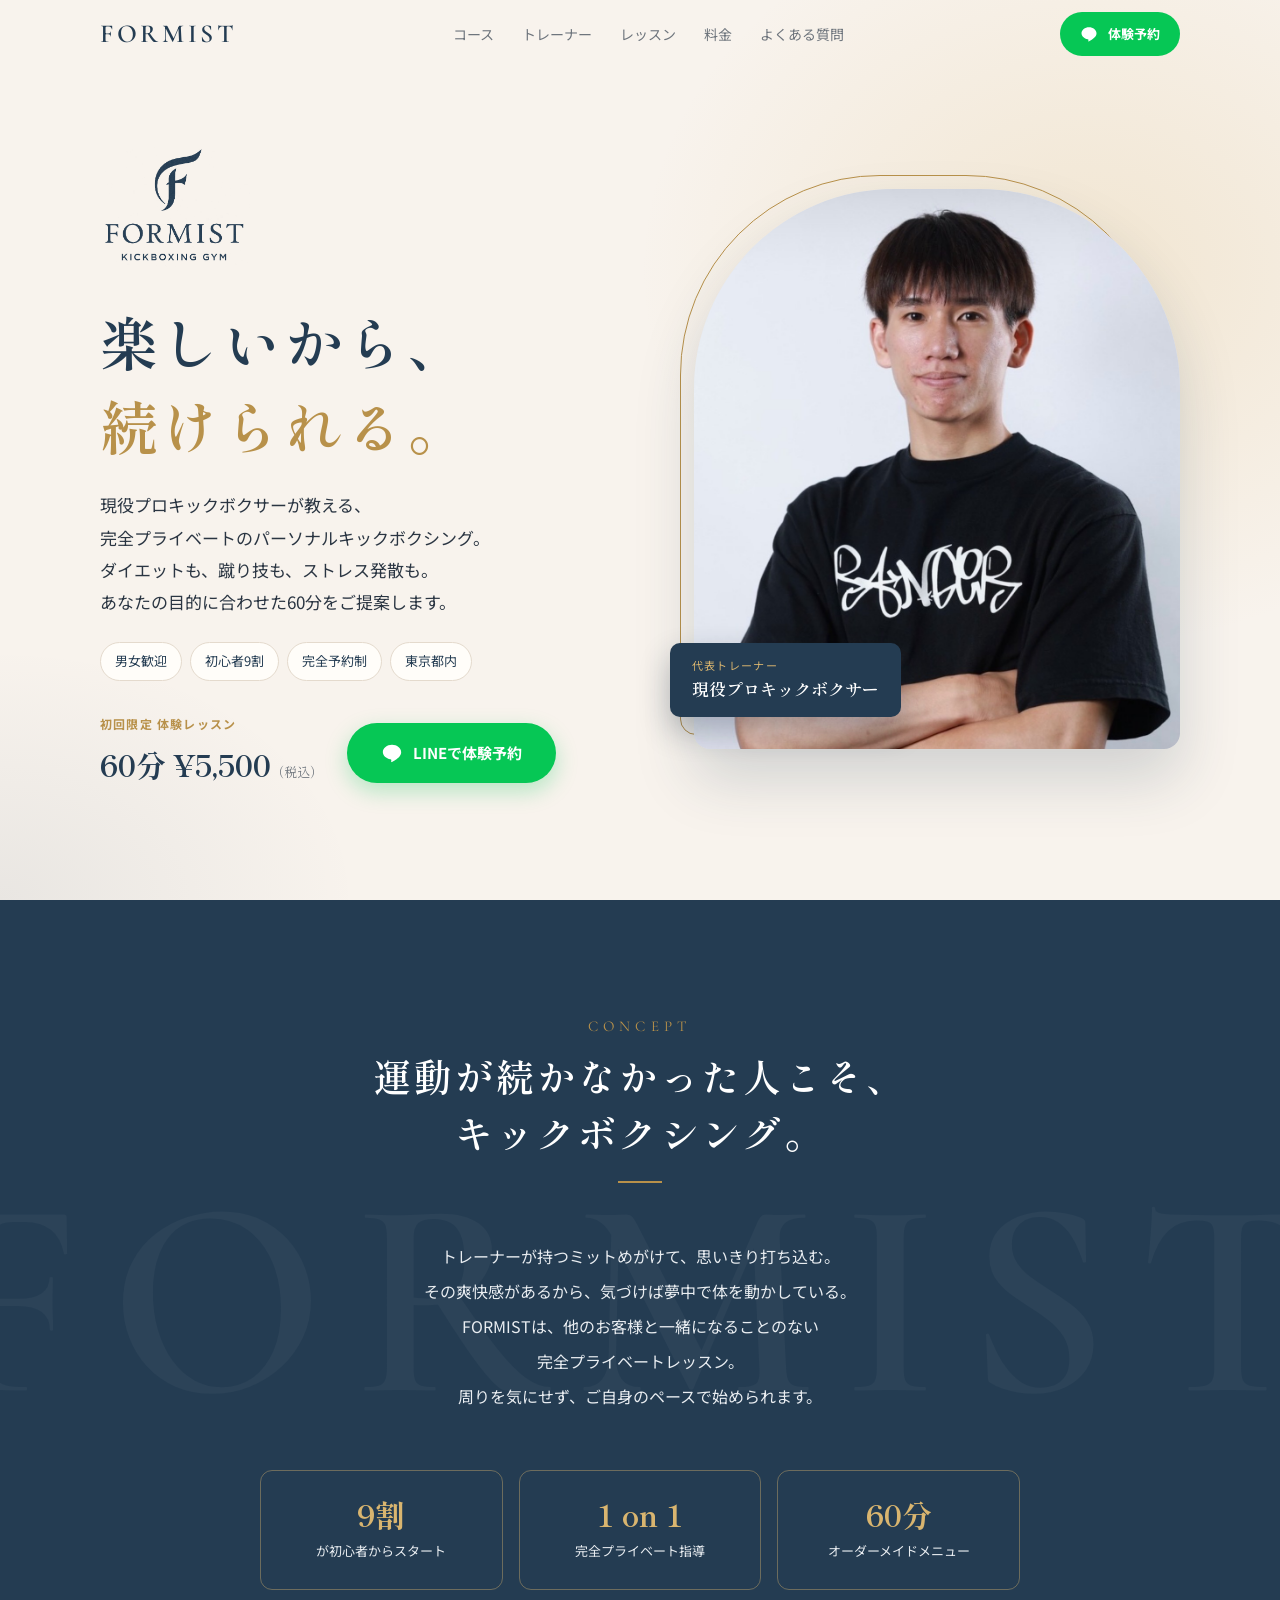
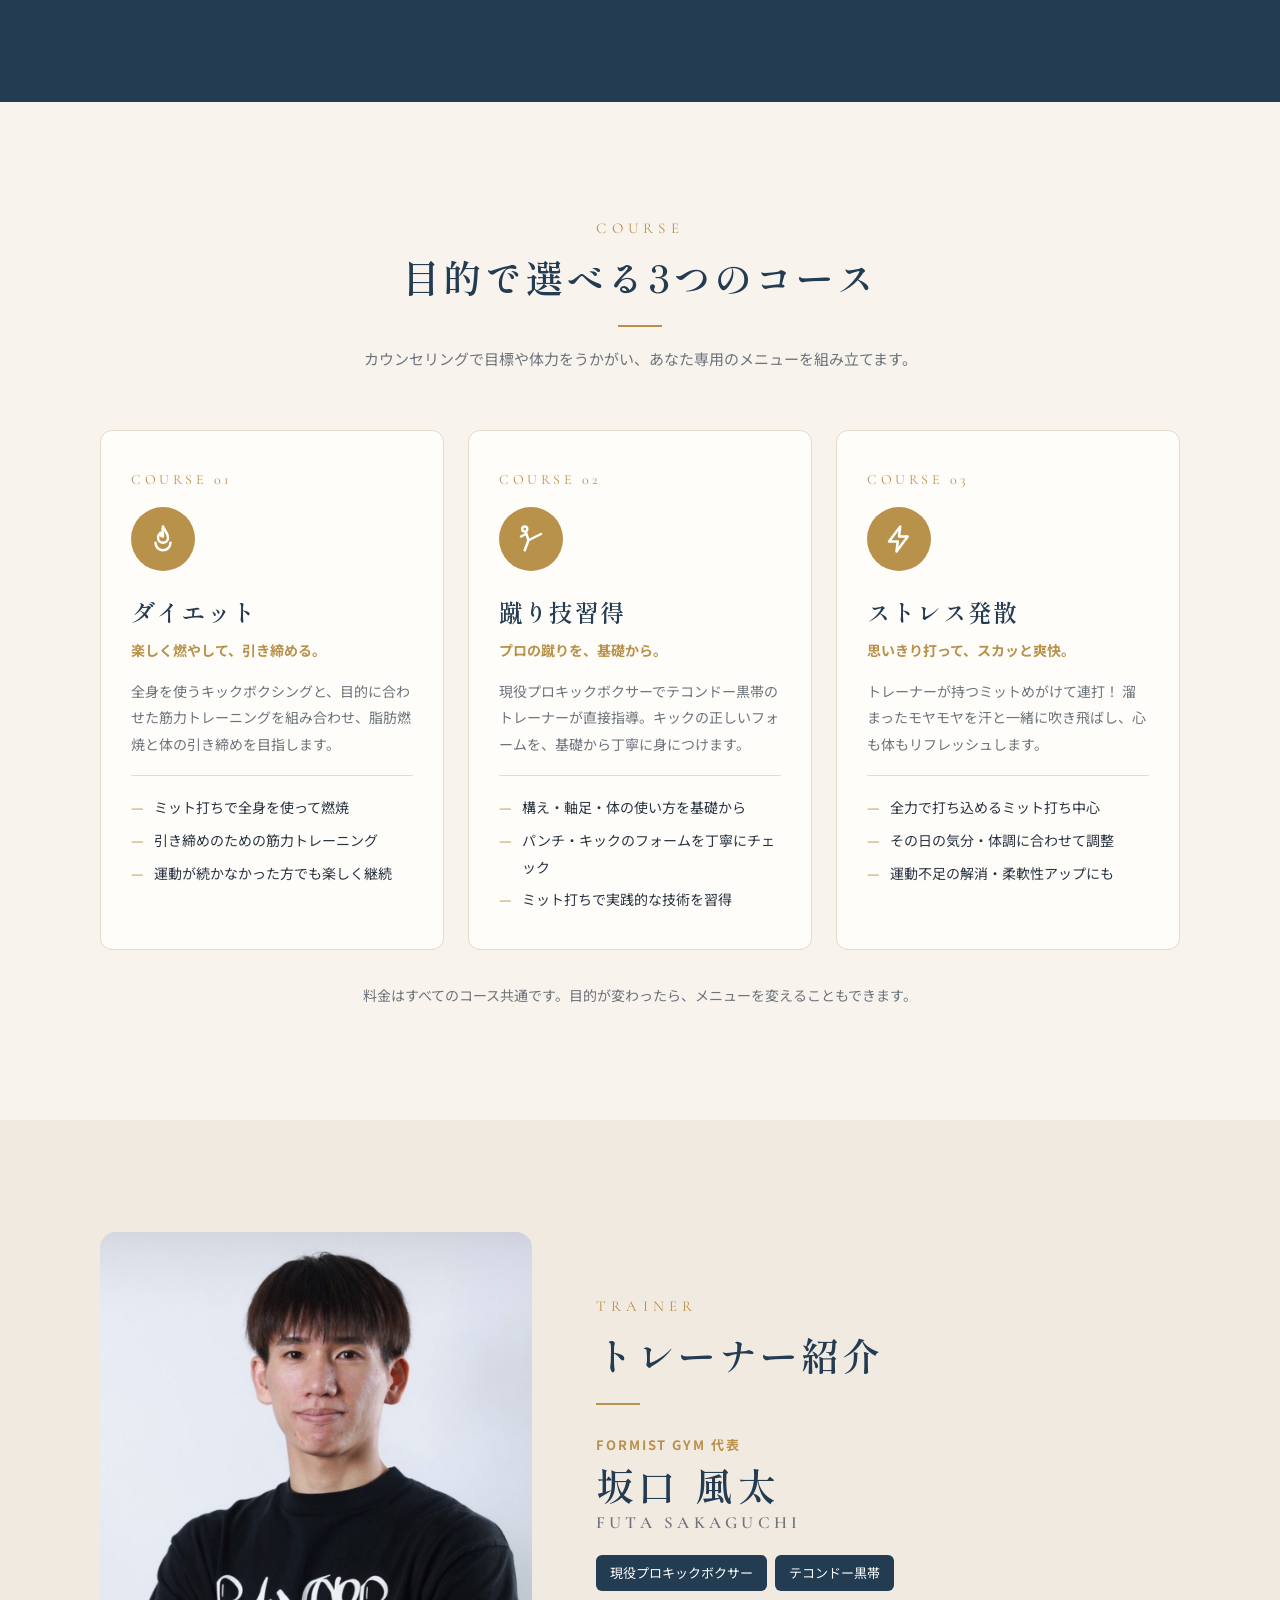
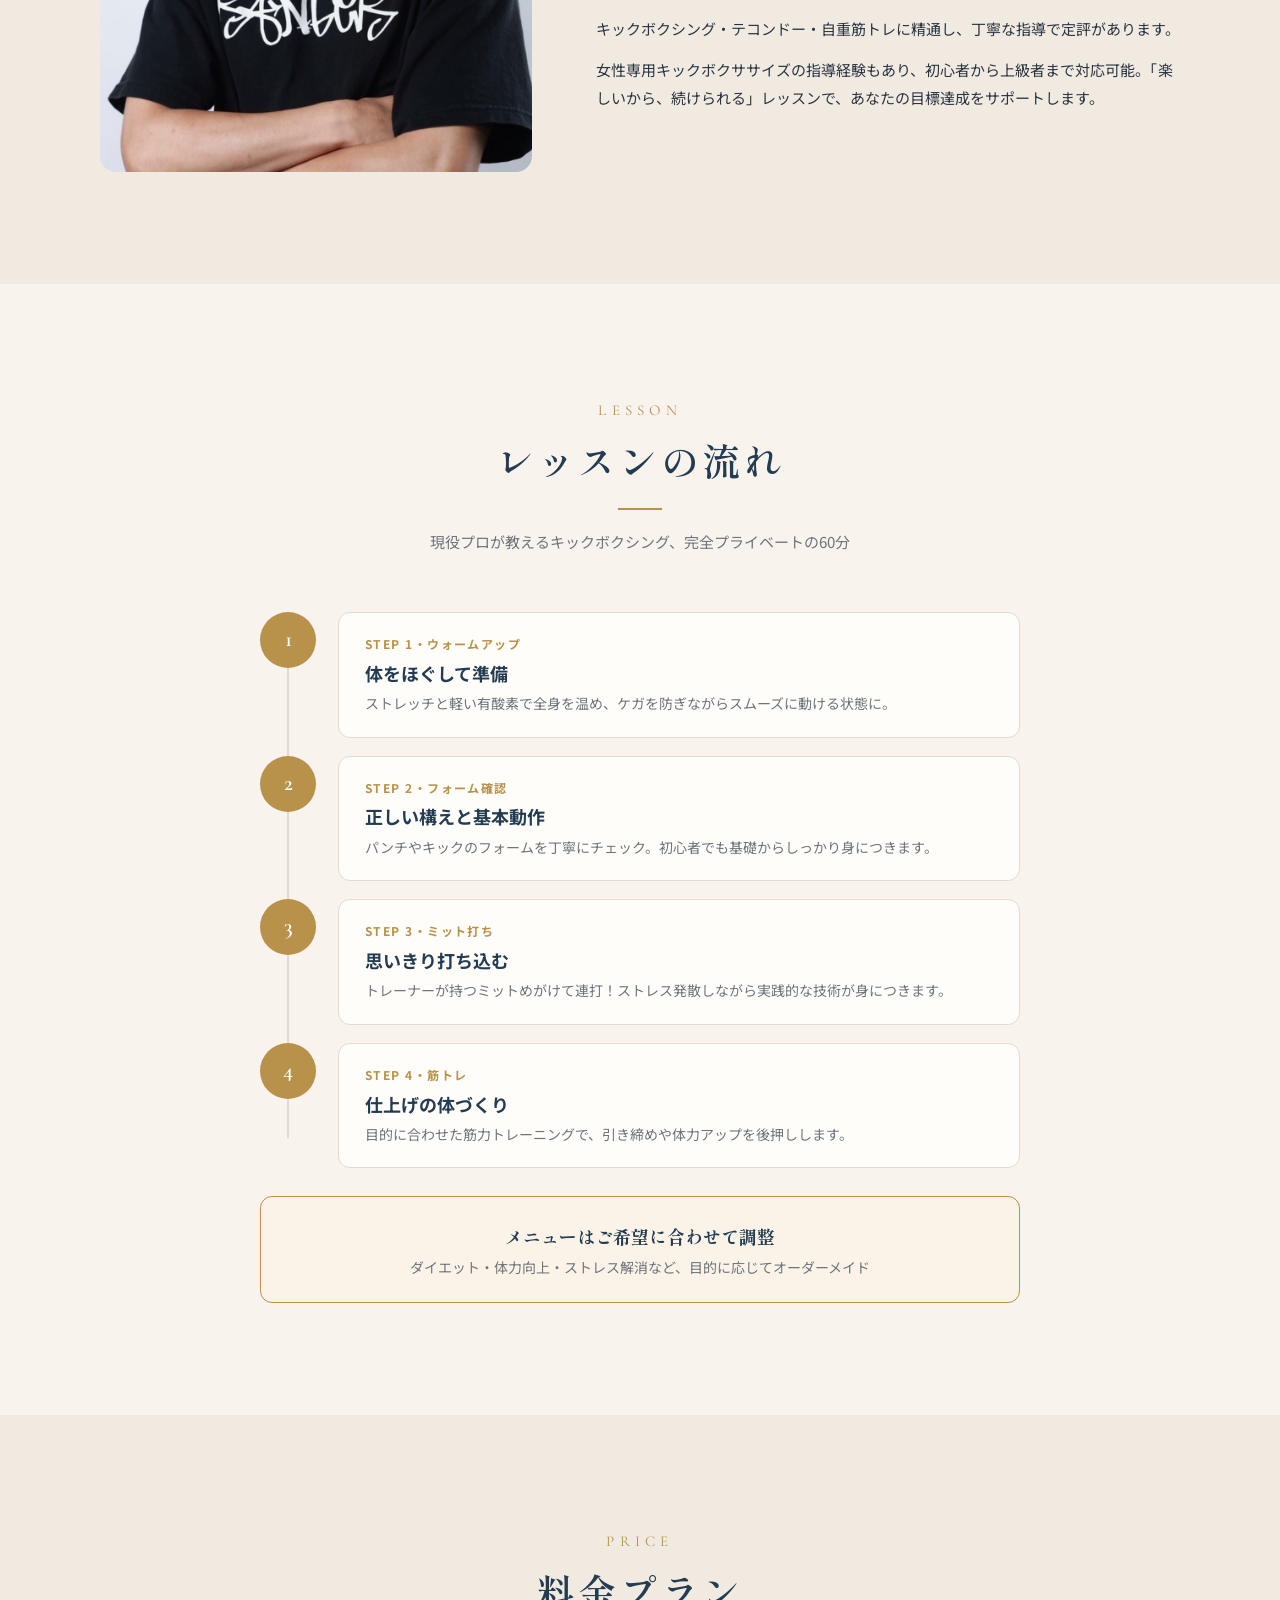
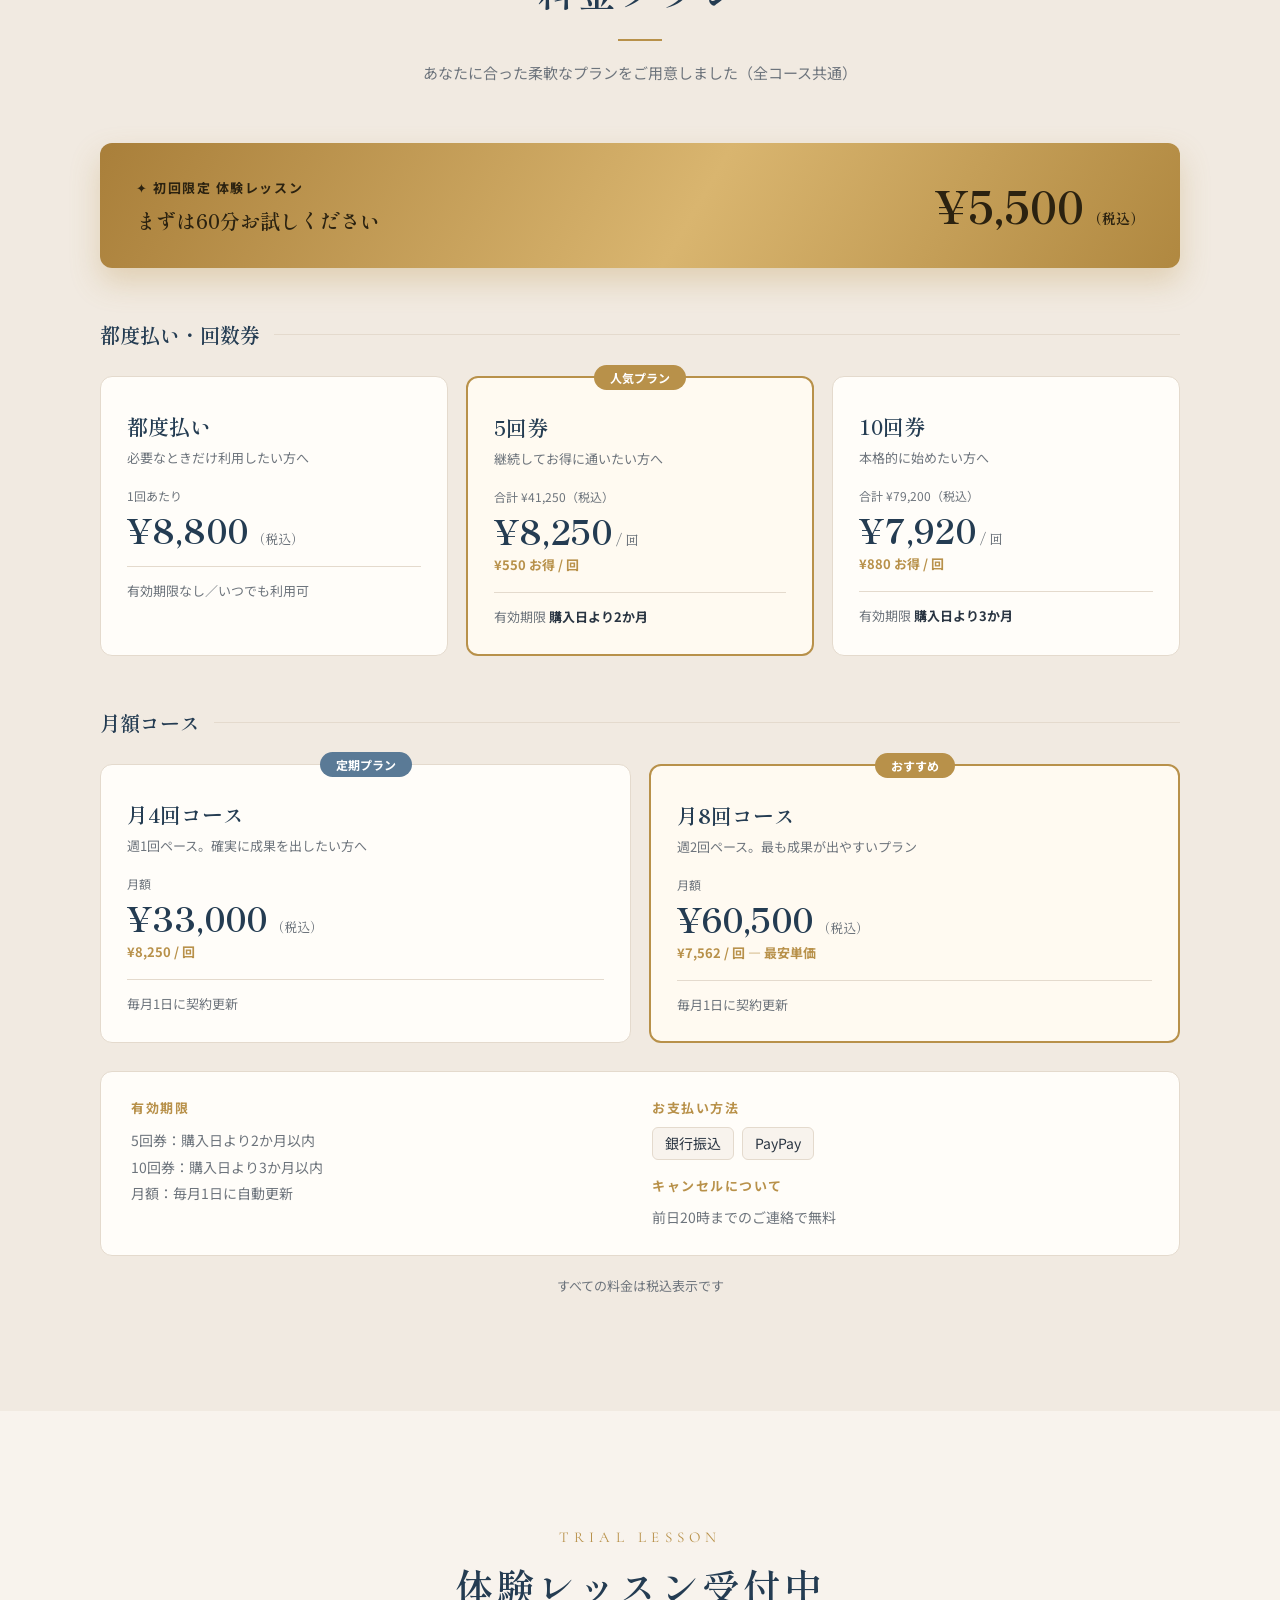
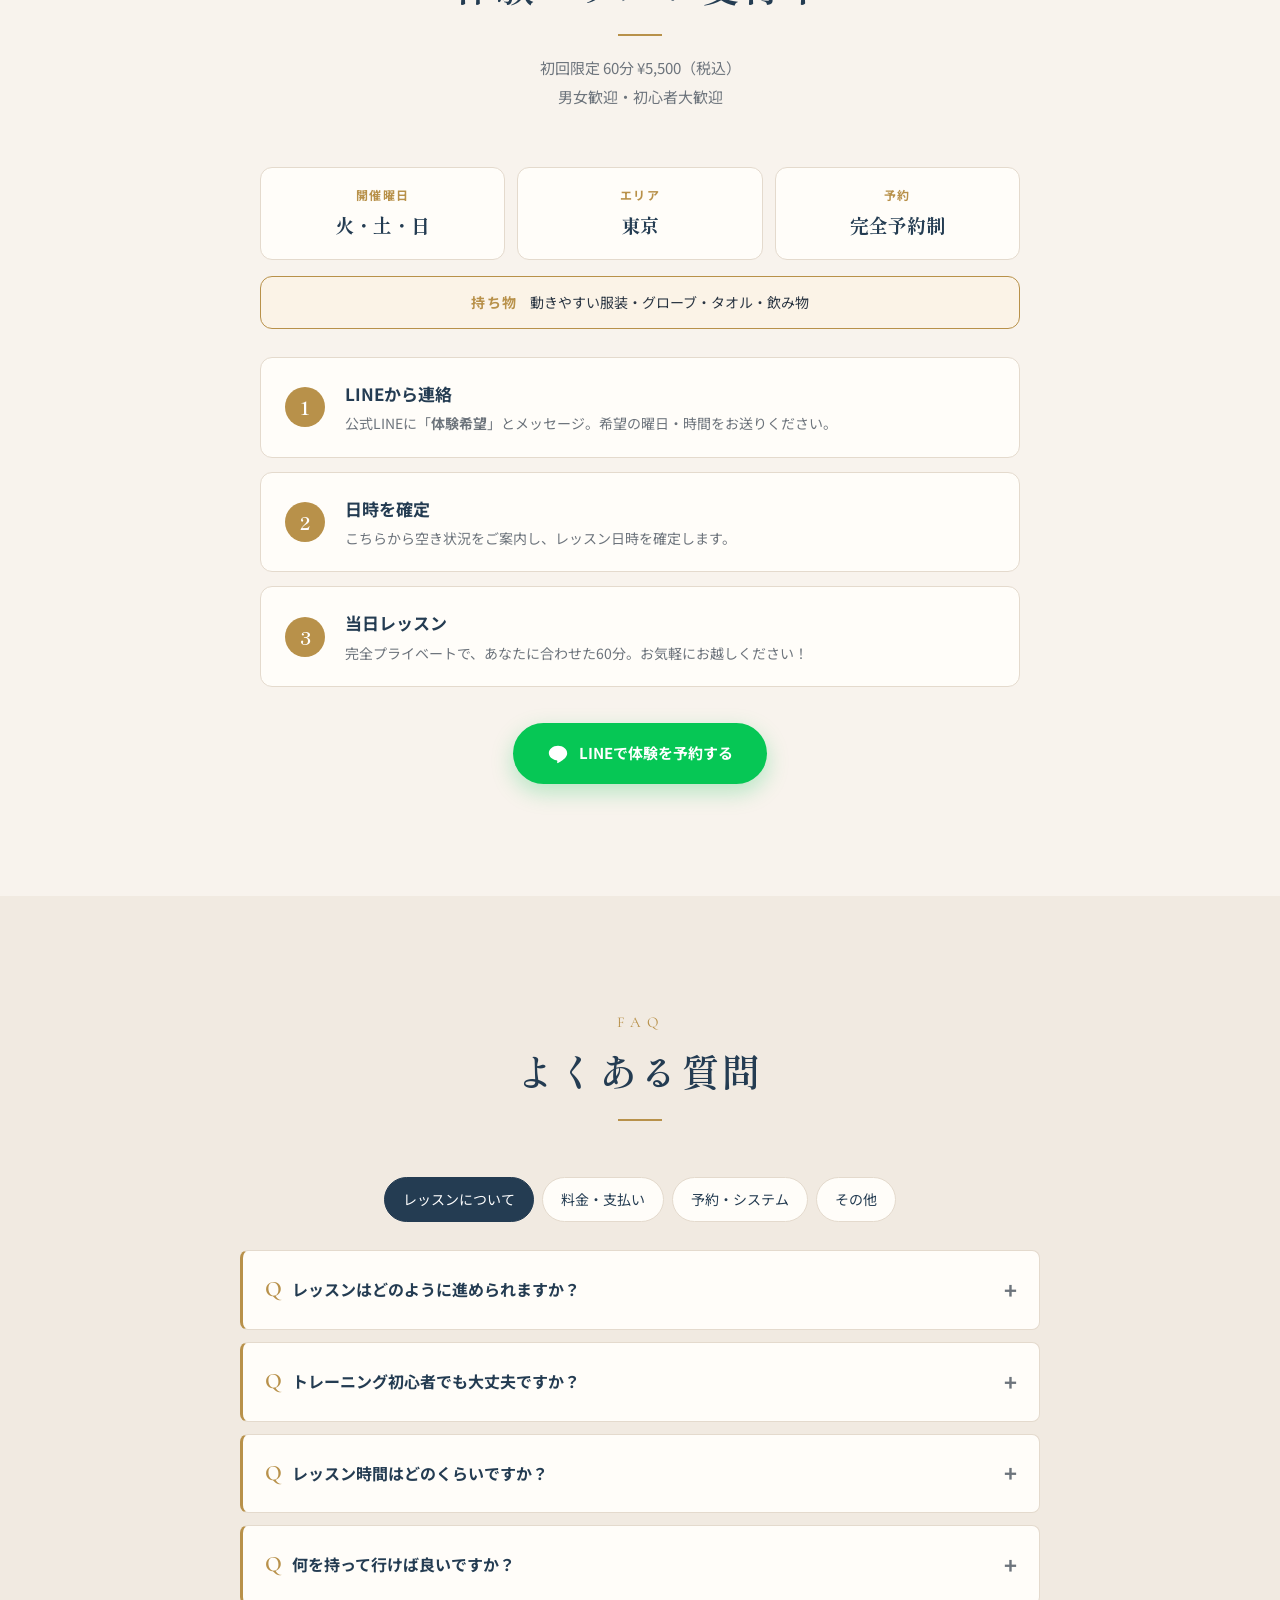
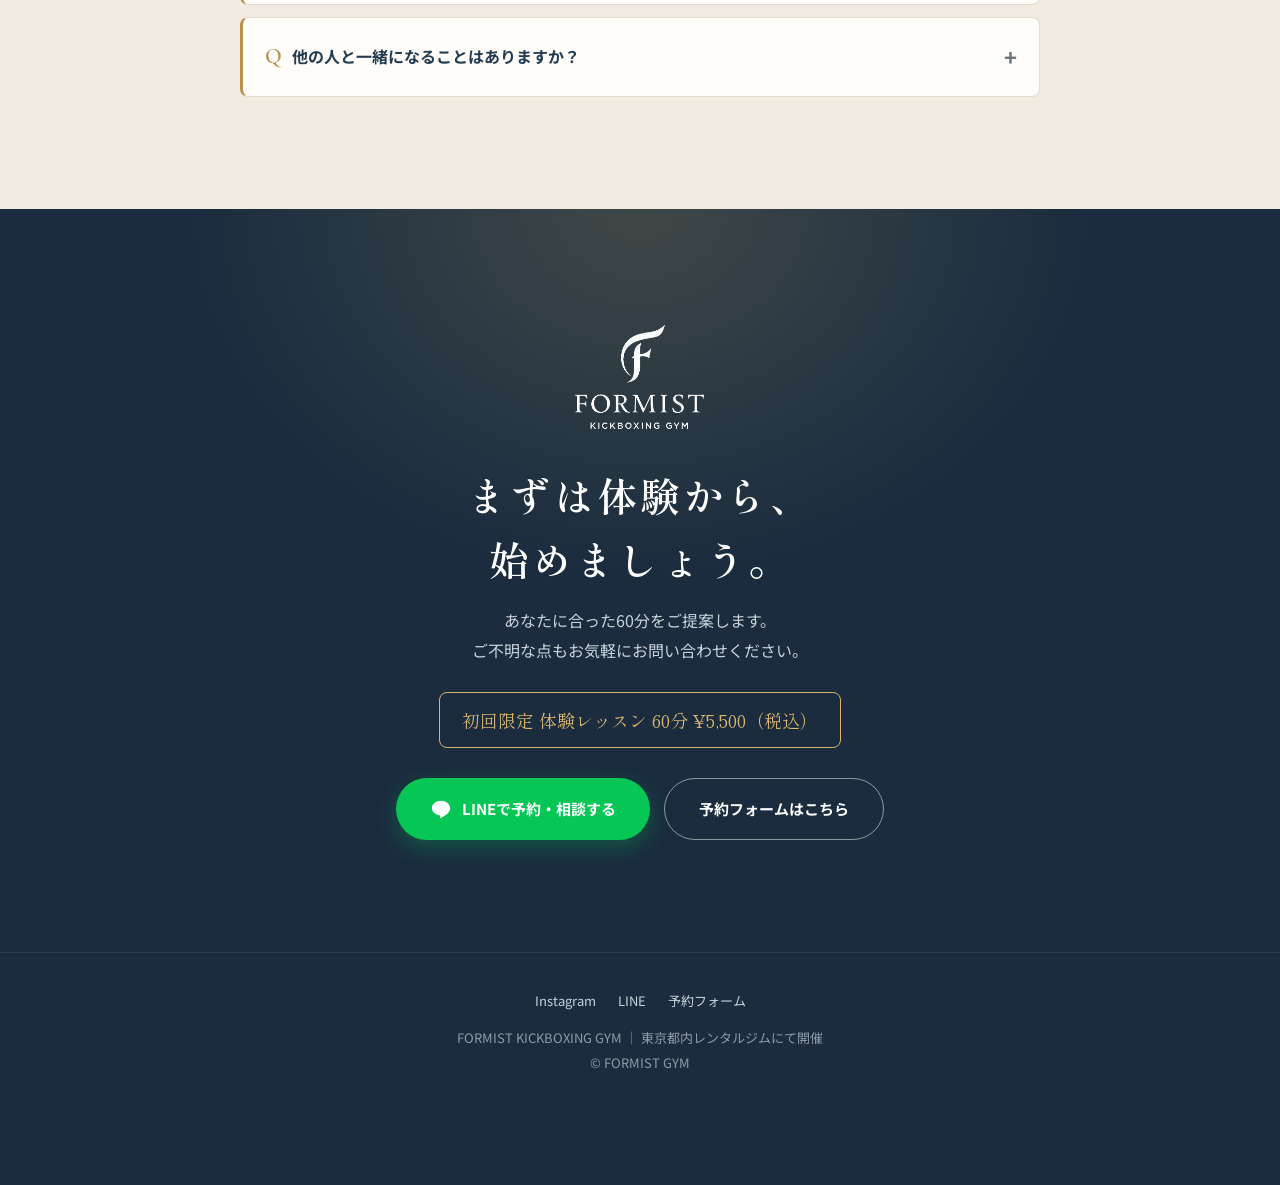
==== commit 395dcd11: "Set LINE and reservation URLs, add belongings note to trial section Co-Authored-By: Claude Opus 5.5 " ====
--- a/index.html
+++ b/index.html
@@ -206,6 +206,8 @@
   .trial-info div { background: var(--card); border: 1px solid var(--line); border-radius: var(--radius); text-align: center; padding: 16px 8px; }
   .trial-info small { display: block; font-size: 12px; color: var(--gold); font-weight: 700; letter-spacing: .1em; }
   .trial-info strong { font-family: var(--serif); font-size: 19px; color: var(--navy); }
+  .trial-bring { max-width: 760px; margin: -12px auto 28px; text-align: center; font-size: 14px; color: var(--text); background: #fbf3e7; border: 1px solid var(--gold); border-radius: var(--radius); padding: 12px 16px; }
+  .trial-bring b { color: var(--gold); margin-right: 12px; letter-spacing: .1em; }
   .trial-steps { max-width: 760px; margin-inline: auto; list-style: none; display: grid; gap: 14px; counter-reset: s; }
   .trial-steps li { counter-increment: s; background: var(--card); border: 1px solid var(--line); border-radius: var(--radius); padding: 20px 26px 20px 84px; position: relative; }
   .trial-steps li::before { content: counter(s); position: absolute; left: 24px; top: 50%; transform: translateY(-50%); width: 40px; height: 40px; border-radius: 50%; background: var(--gold); color: #fff; display: grid; place-items: center; font-family: var(--serif); font-size: 18px; font-weight: 700; }
@@ -525,6 +527,7 @@
         <div><small>エリア</small><strong>東京</strong></div>
         <div><small>予約</small><strong>完全予約制</strong></div>
       </div>
+      <p class="trial-bring reveal"><b>持ち物</b><span class="nw">動きやすい服装</span>・<span class="nw">グローブ</span>・<span class="nw">タオル</span>・<span class="nw">飲み物</span></p>
       <ol class="trial-steps">
         <li class="reveal"><h3>LINEから連絡</h3><p>公式LINEに「<b>体験希望</b>」とメッセージ。希望の曜日・時間をお送りください。</p></li>
         <li class="reveal"><h3>日時を確定</h3><p>こちらから空き状況をご案内し、レッスン日時を確定します。</p></li>
@@ -608,8 +611,8 @@
 <script>
   // ▼ リンク設定：LINE公式アカウントのURL（例: https://lin.ee/xxxxxxx）と予約フォームのURLを入れてください
   const LINKS = {
-    line: '',                              // 未設定の間はLINEボタンも予約フォームへ飛びます
-    reserve: 'https://formist.stores.jp/'
+    line: 'https://lin.ee/Os2BcDYL',
+    reserve: 'https://formist.stores.jp/reserve/FORMIST/1865971'
   };
   document.querySelectorAll('[data-link]').forEach((a) => {
     a.href = LINKS[a.dataset.link] || LINKS.reserve;
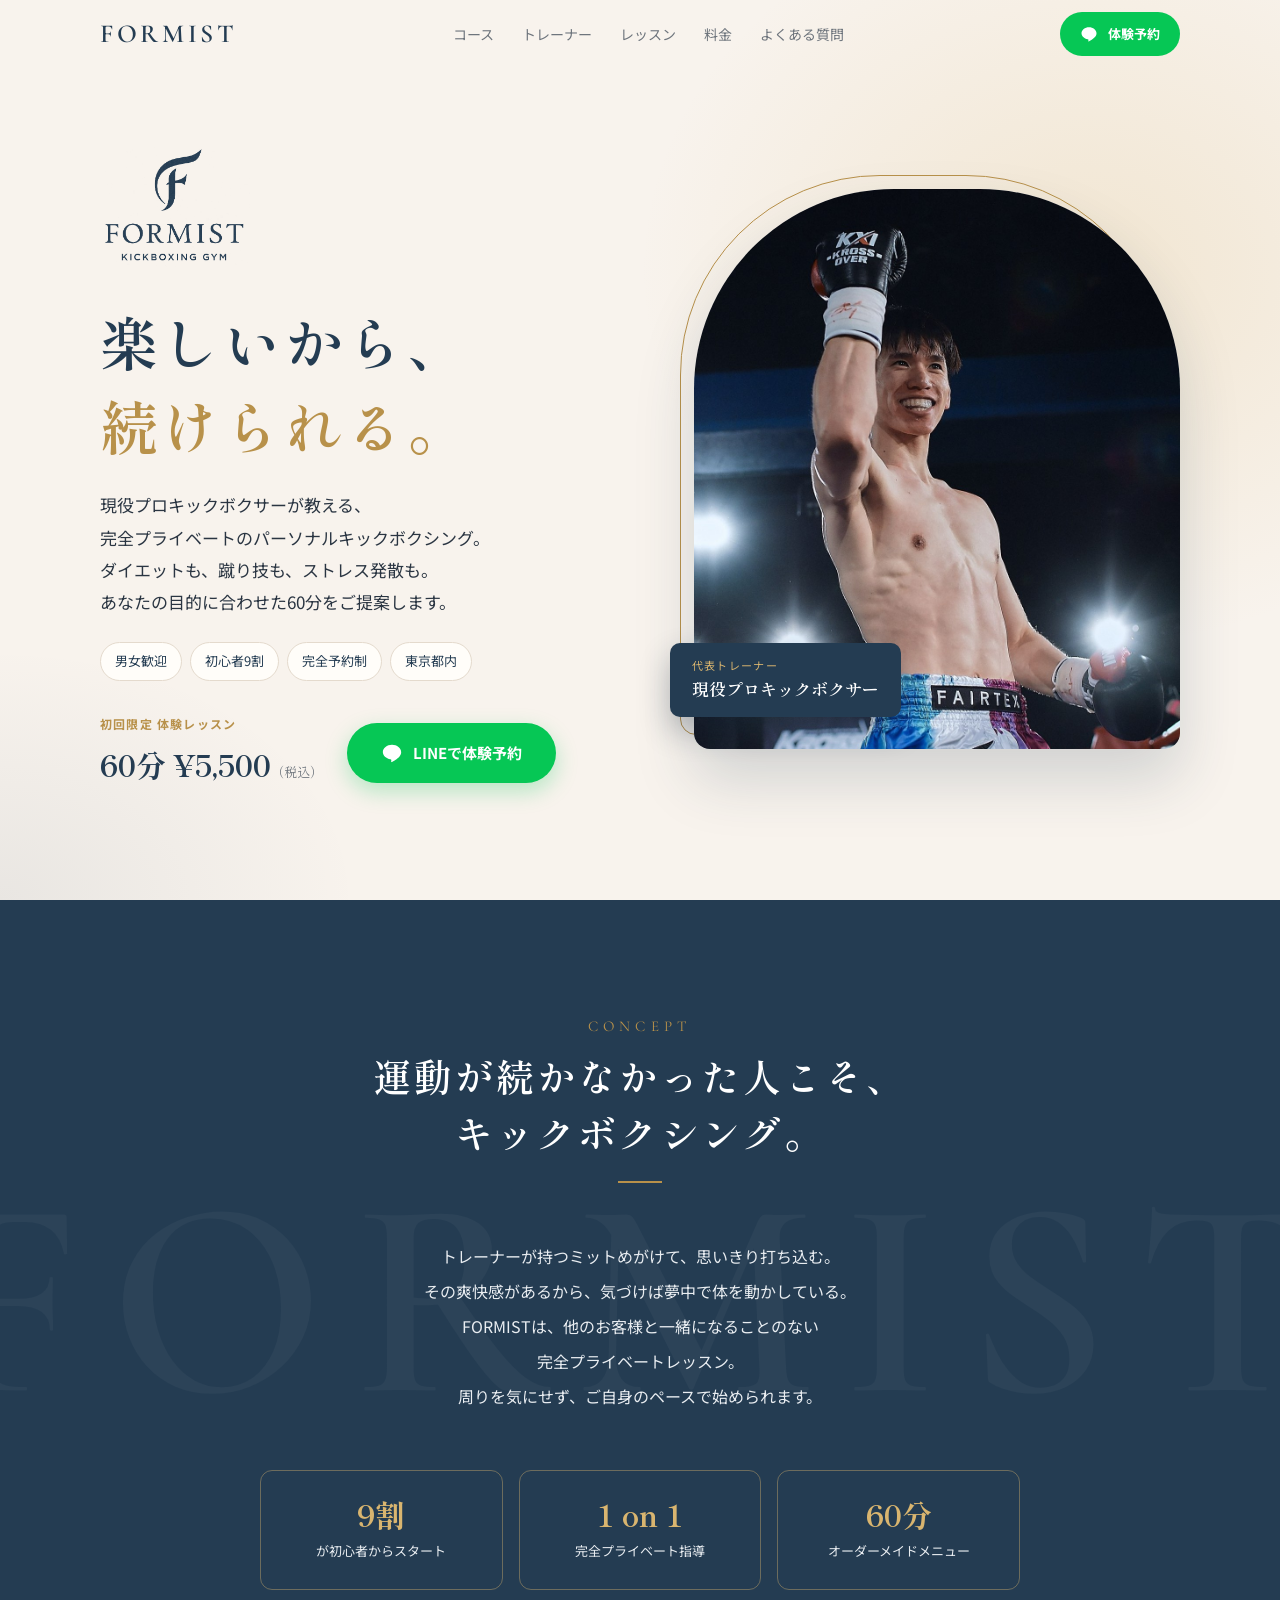
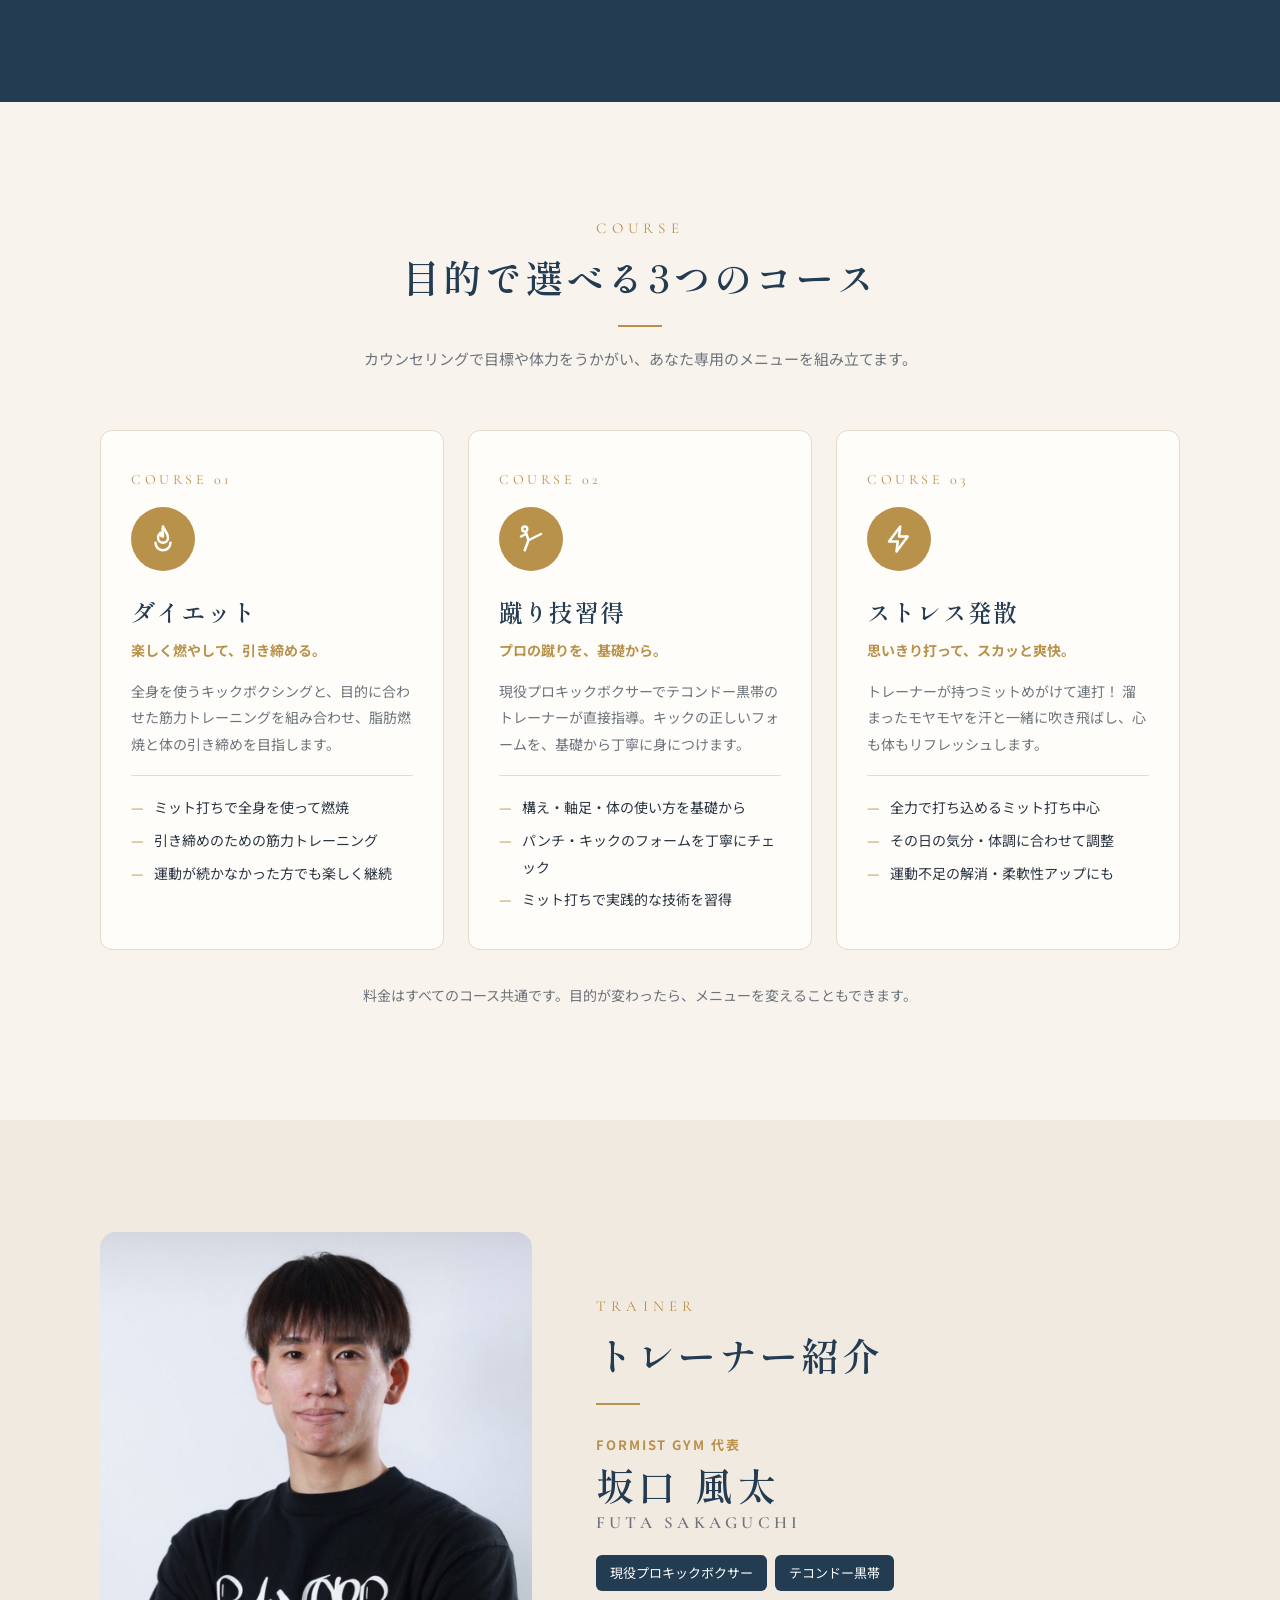
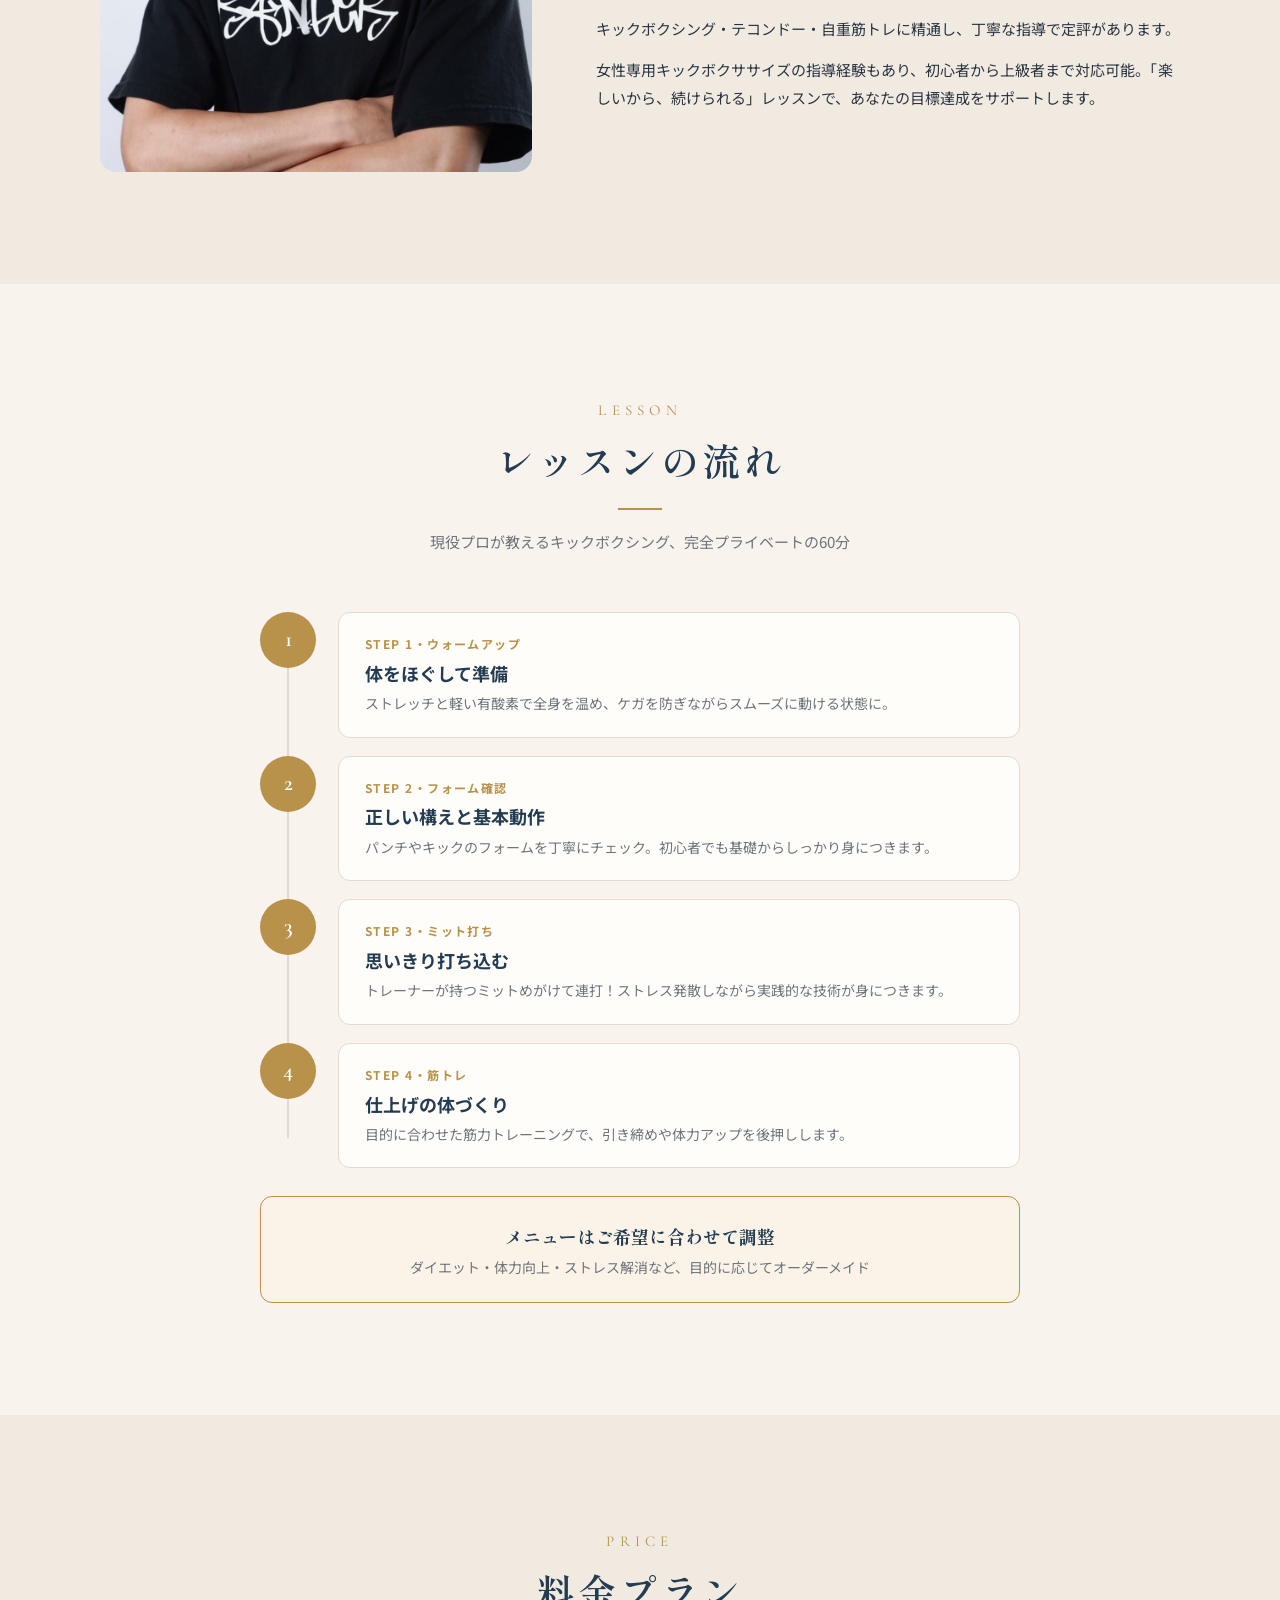
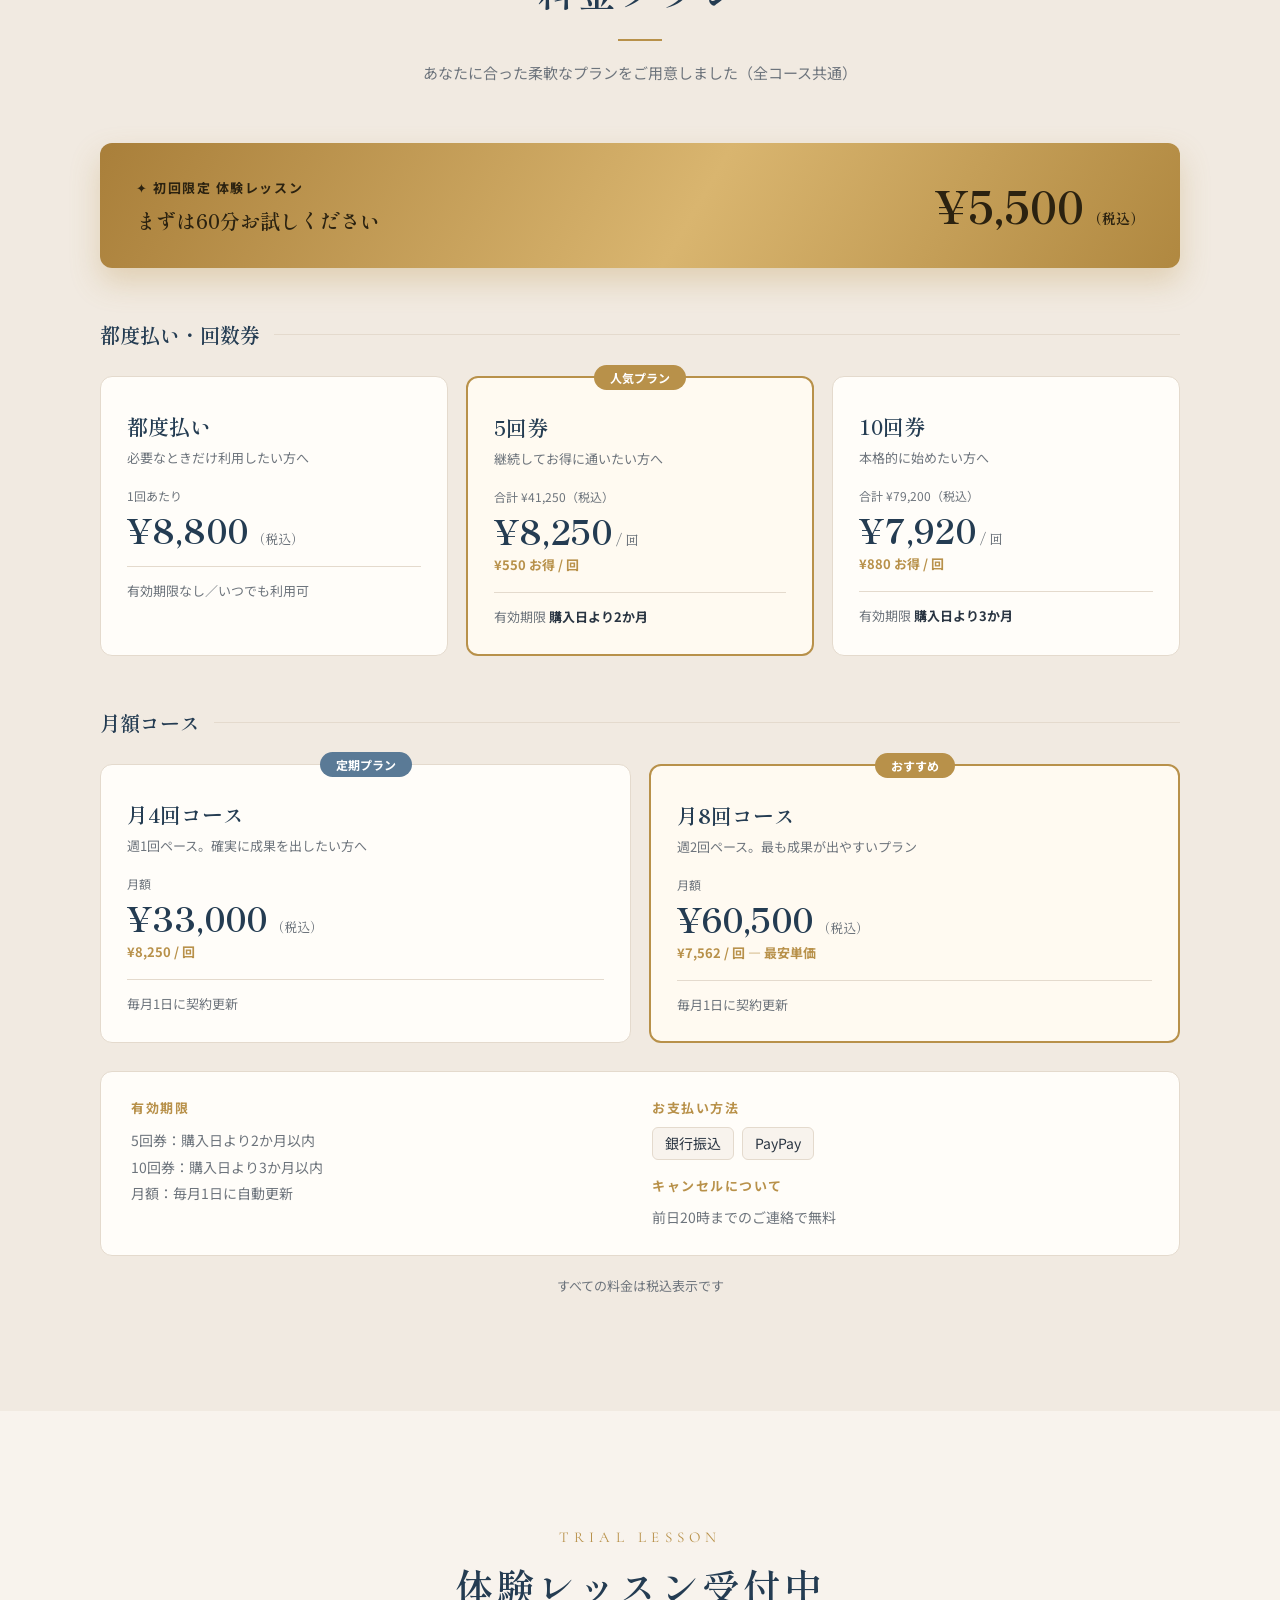
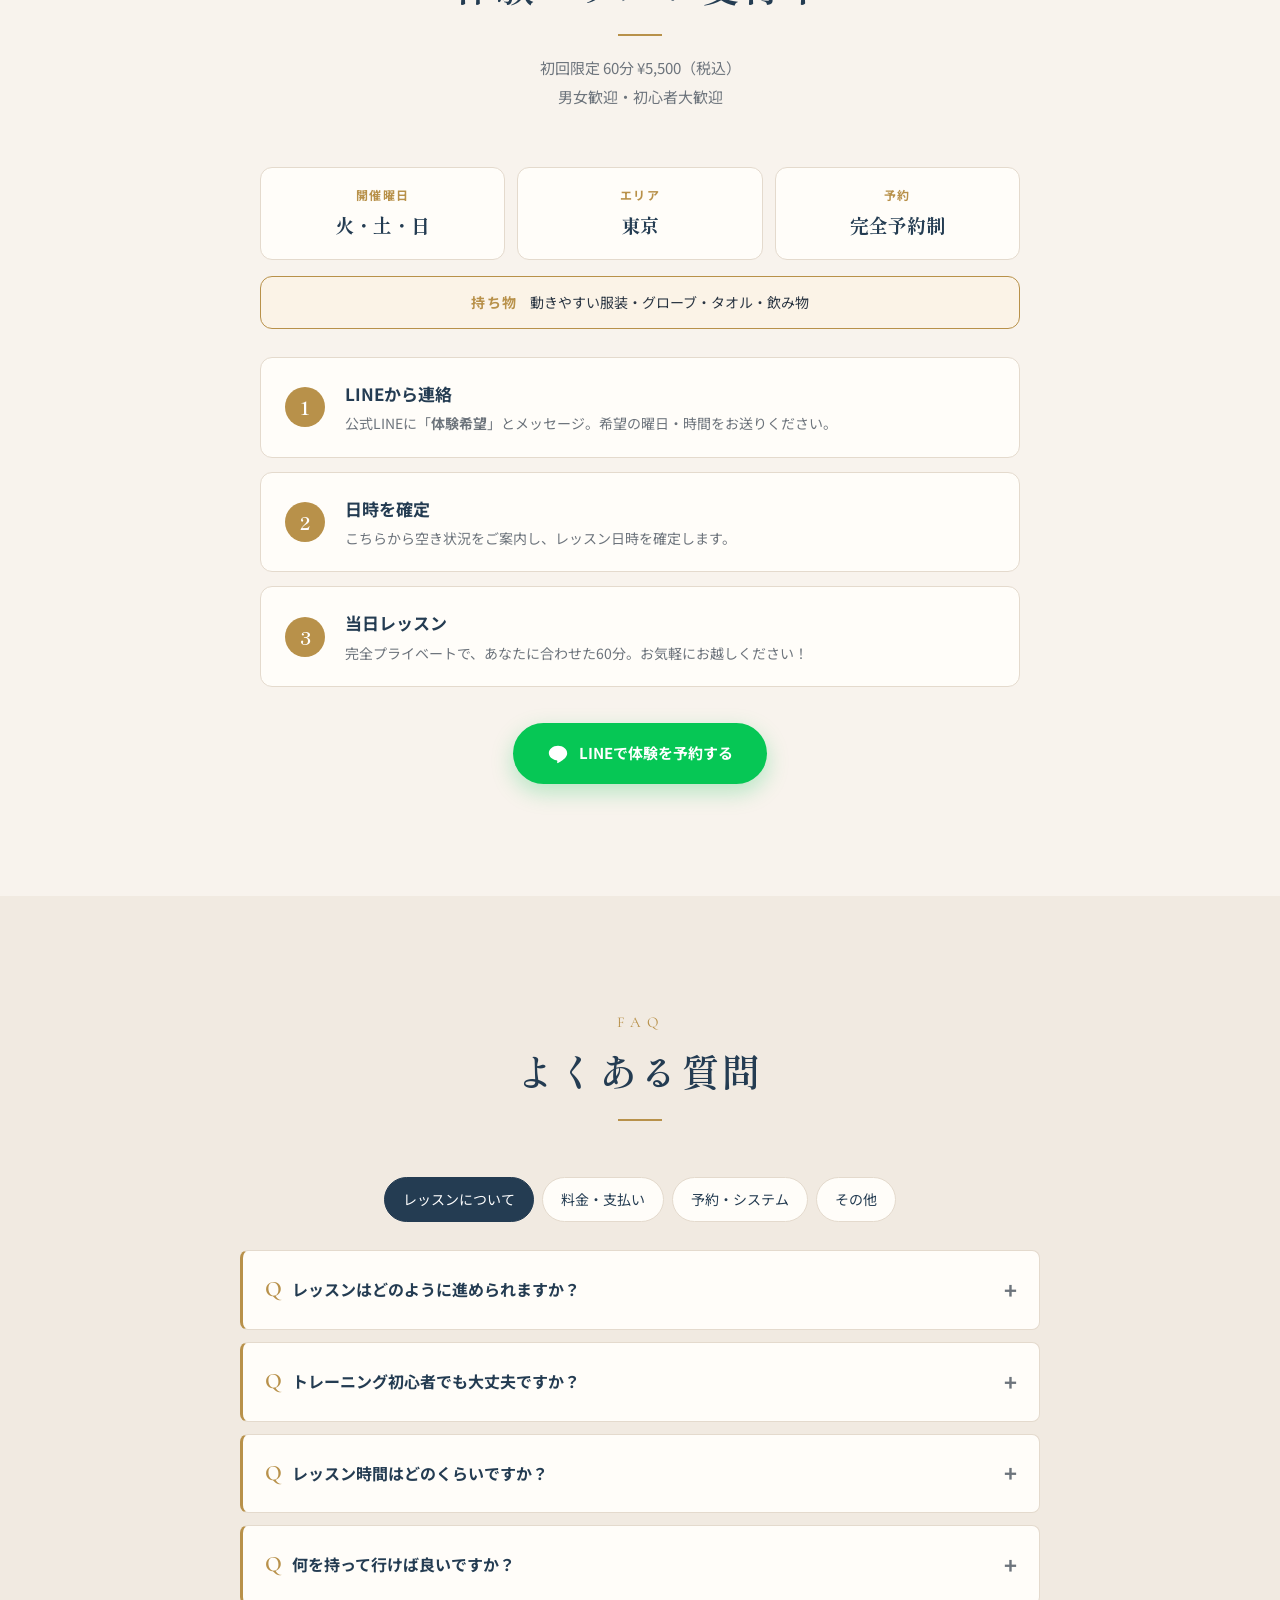
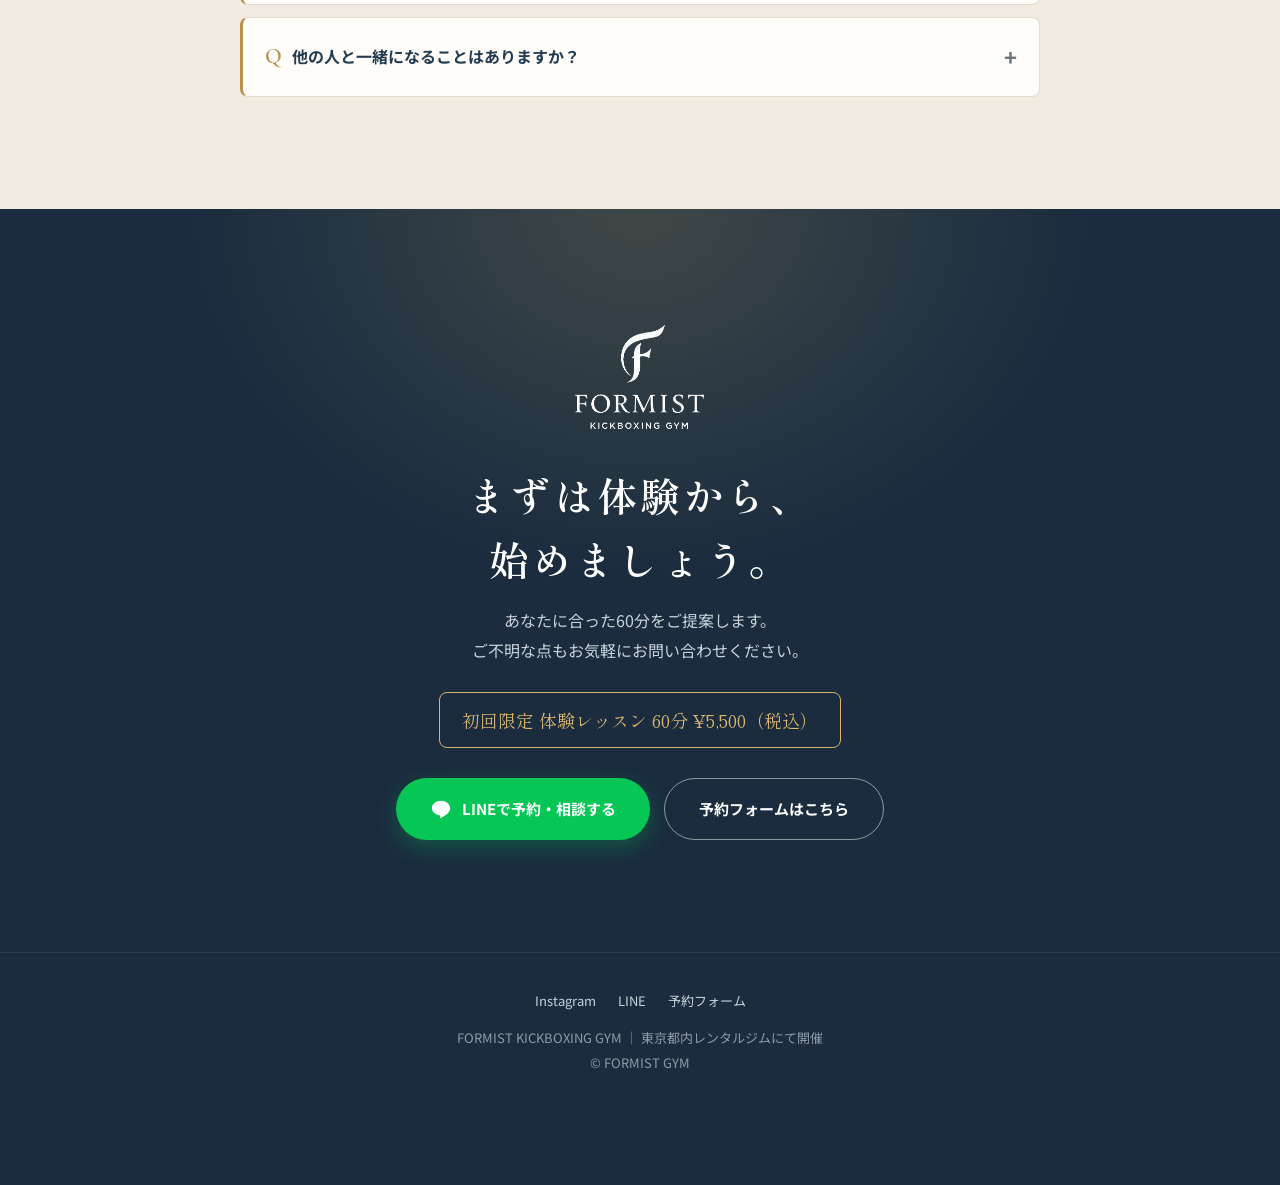
==== commit fdfbb551: "Use fight photo for hero image Co-Authored-By: Claude Opus 5.5 <noreply@anthropic.com> Claude-Sessio" ====
--- a/index.html
+++ b/index.html
@@ -97,7 +97,7 @@
     position: relative; border-radius: 200px 200px 16px 16px; overflow: hidden;
     aspect-ratio: 4/4.6; background: #e8e9ea; box-shadow: 0 30px 60px rgba(36,60,82,.18);
   }
-  .hero-photo img { width: 100%; height: 100%; object-fit: cover; object-position: center 20%; }
+  .hero-photo img { width: 100%; height: 100%; object-fit: cover; object-position: center top; }
   .hero-photo::before {
     content: ""; position: absolute; inset: -14px 14px 14px -14px; border: 1px solid var(--gold);
     border-radius: 200px 200px 16px 16px; z-index: -1;
@@ -328,7 +328,7 @@
         </div>
       </div>
       <div class="hero-photo">
-        <div class="frame"><img src="images/trainer.jpg" alt="FORMIST GYM 代表トレーナー 坂口風太" width="1206" height="1278"></div>
+        <div class="frame"><img src="images/hero-fight.jpg" alt="試合で勝利し拳を掲げる代表トレーナー 坂口風太" width="1108" height="1276"></div>
         <div class="hero-badge"><small>代表トレーナー</small><strong>現役プロキックボクサー</strong></div>
       </div>
     </div>
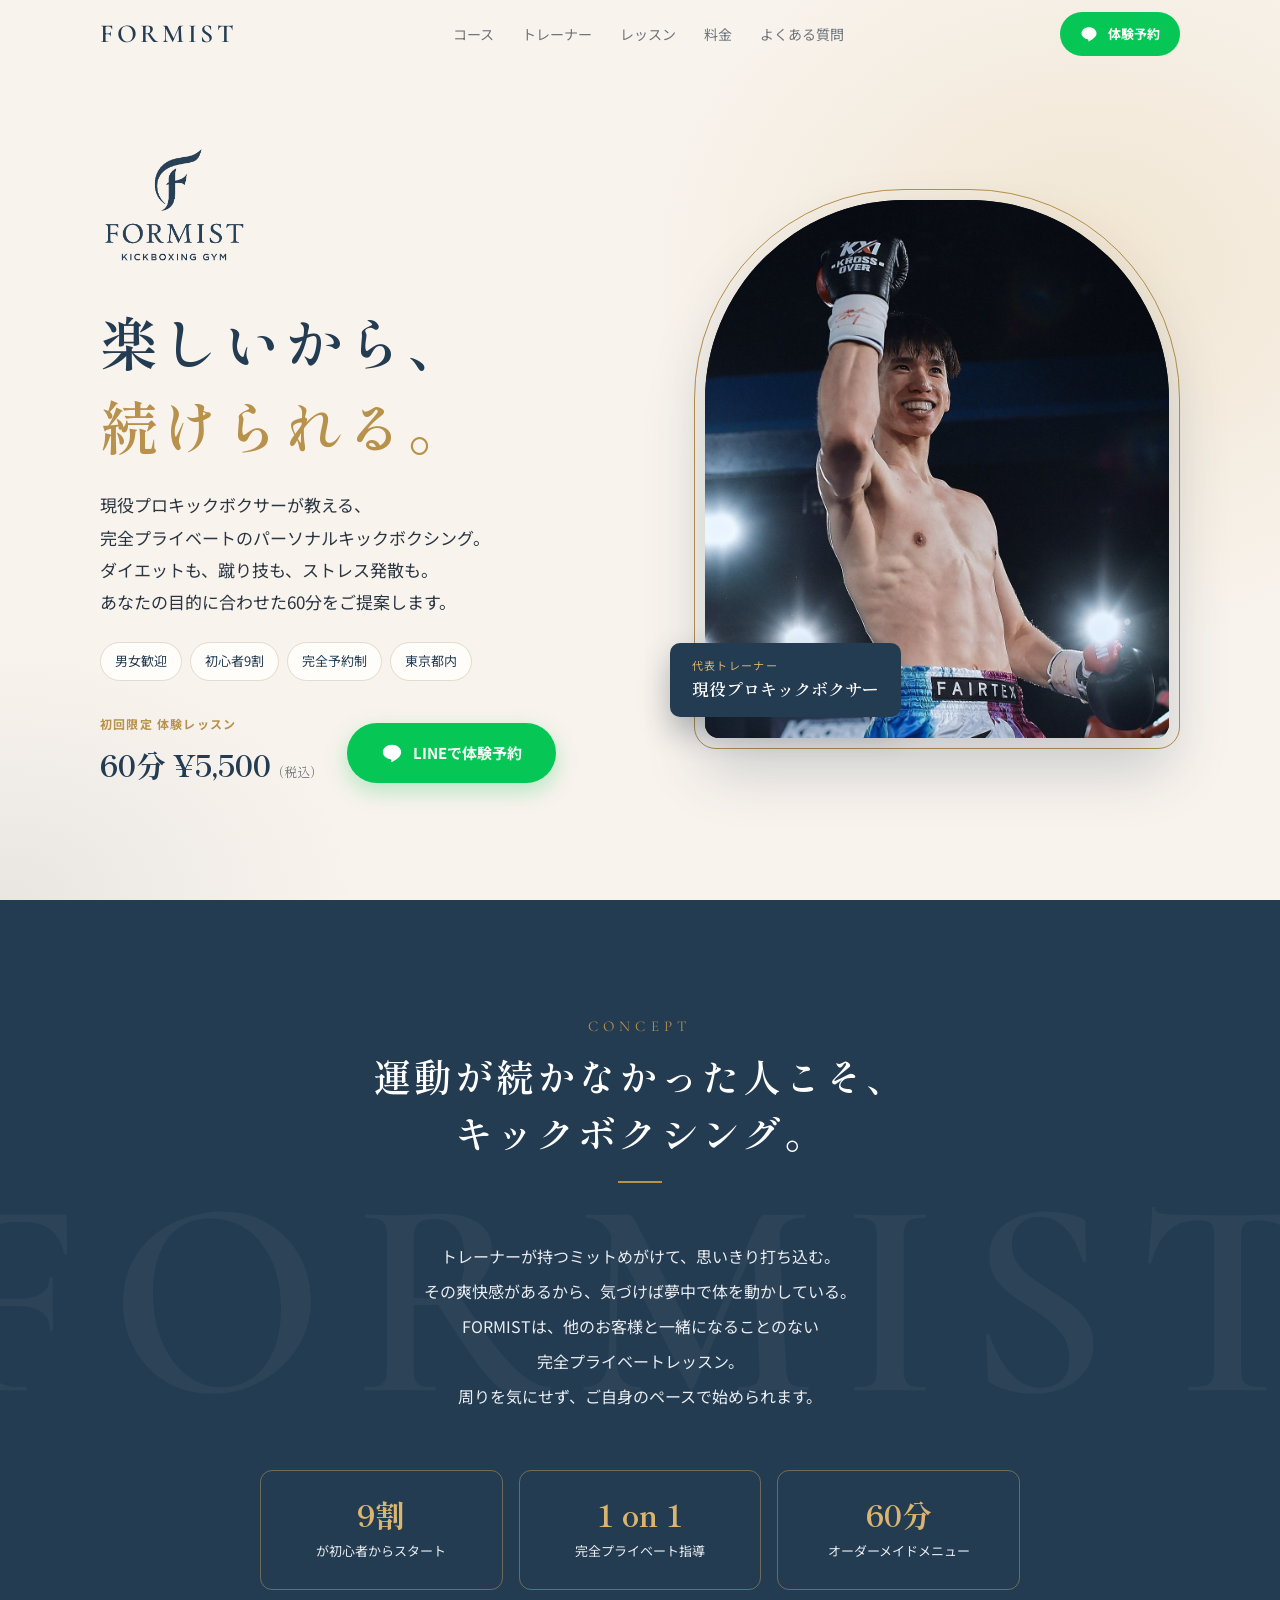
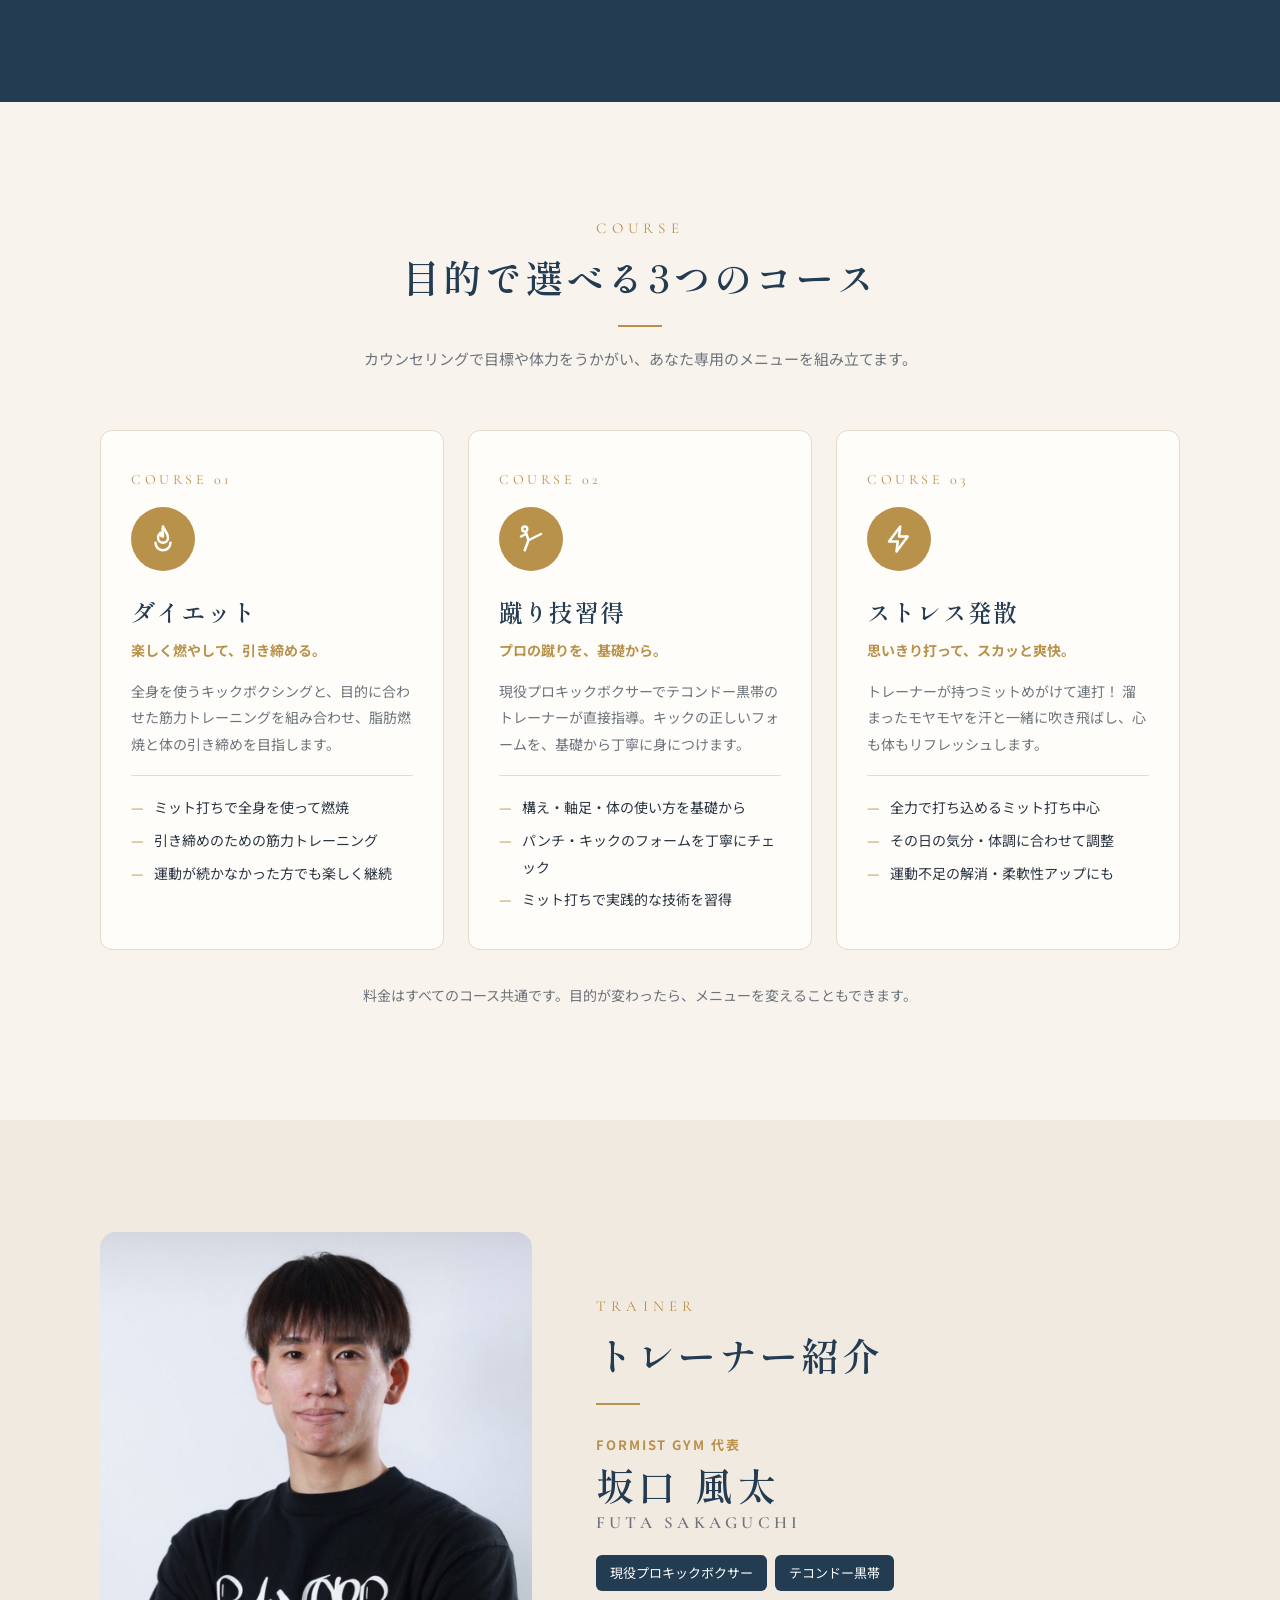
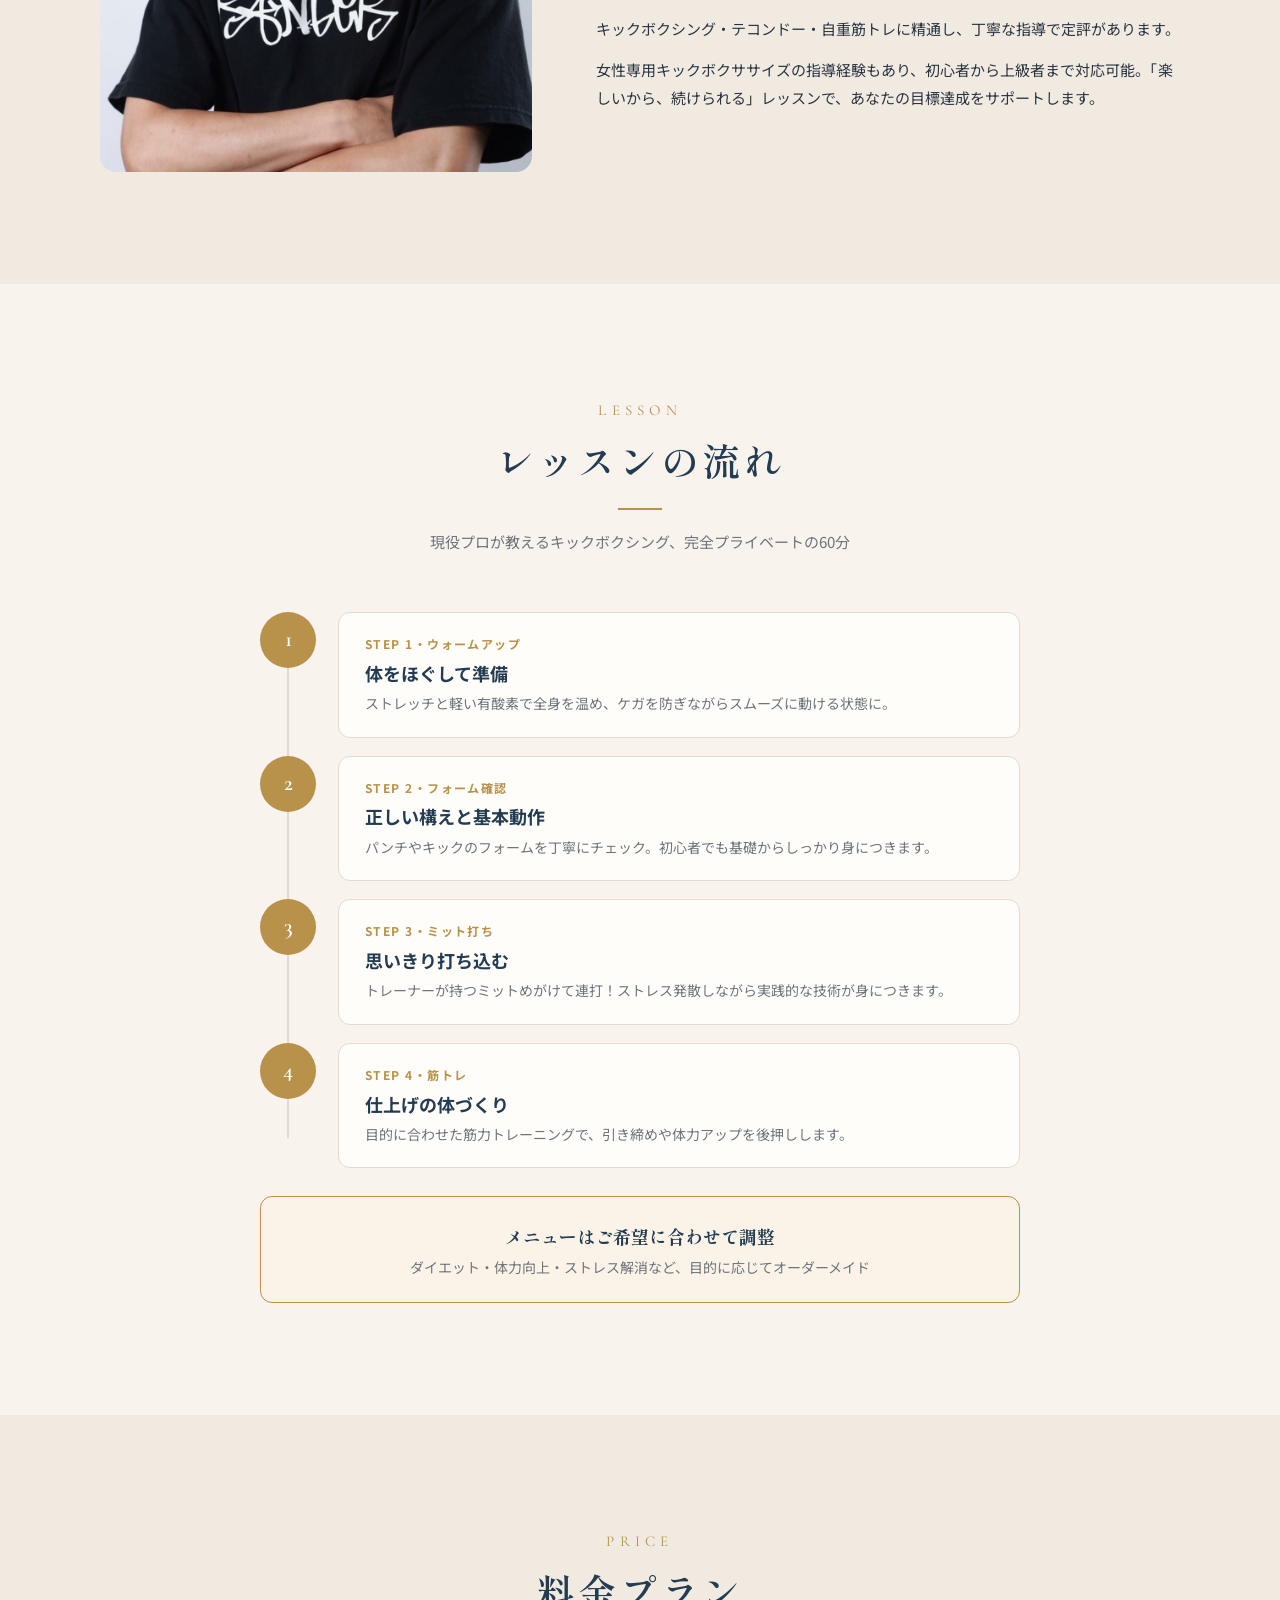
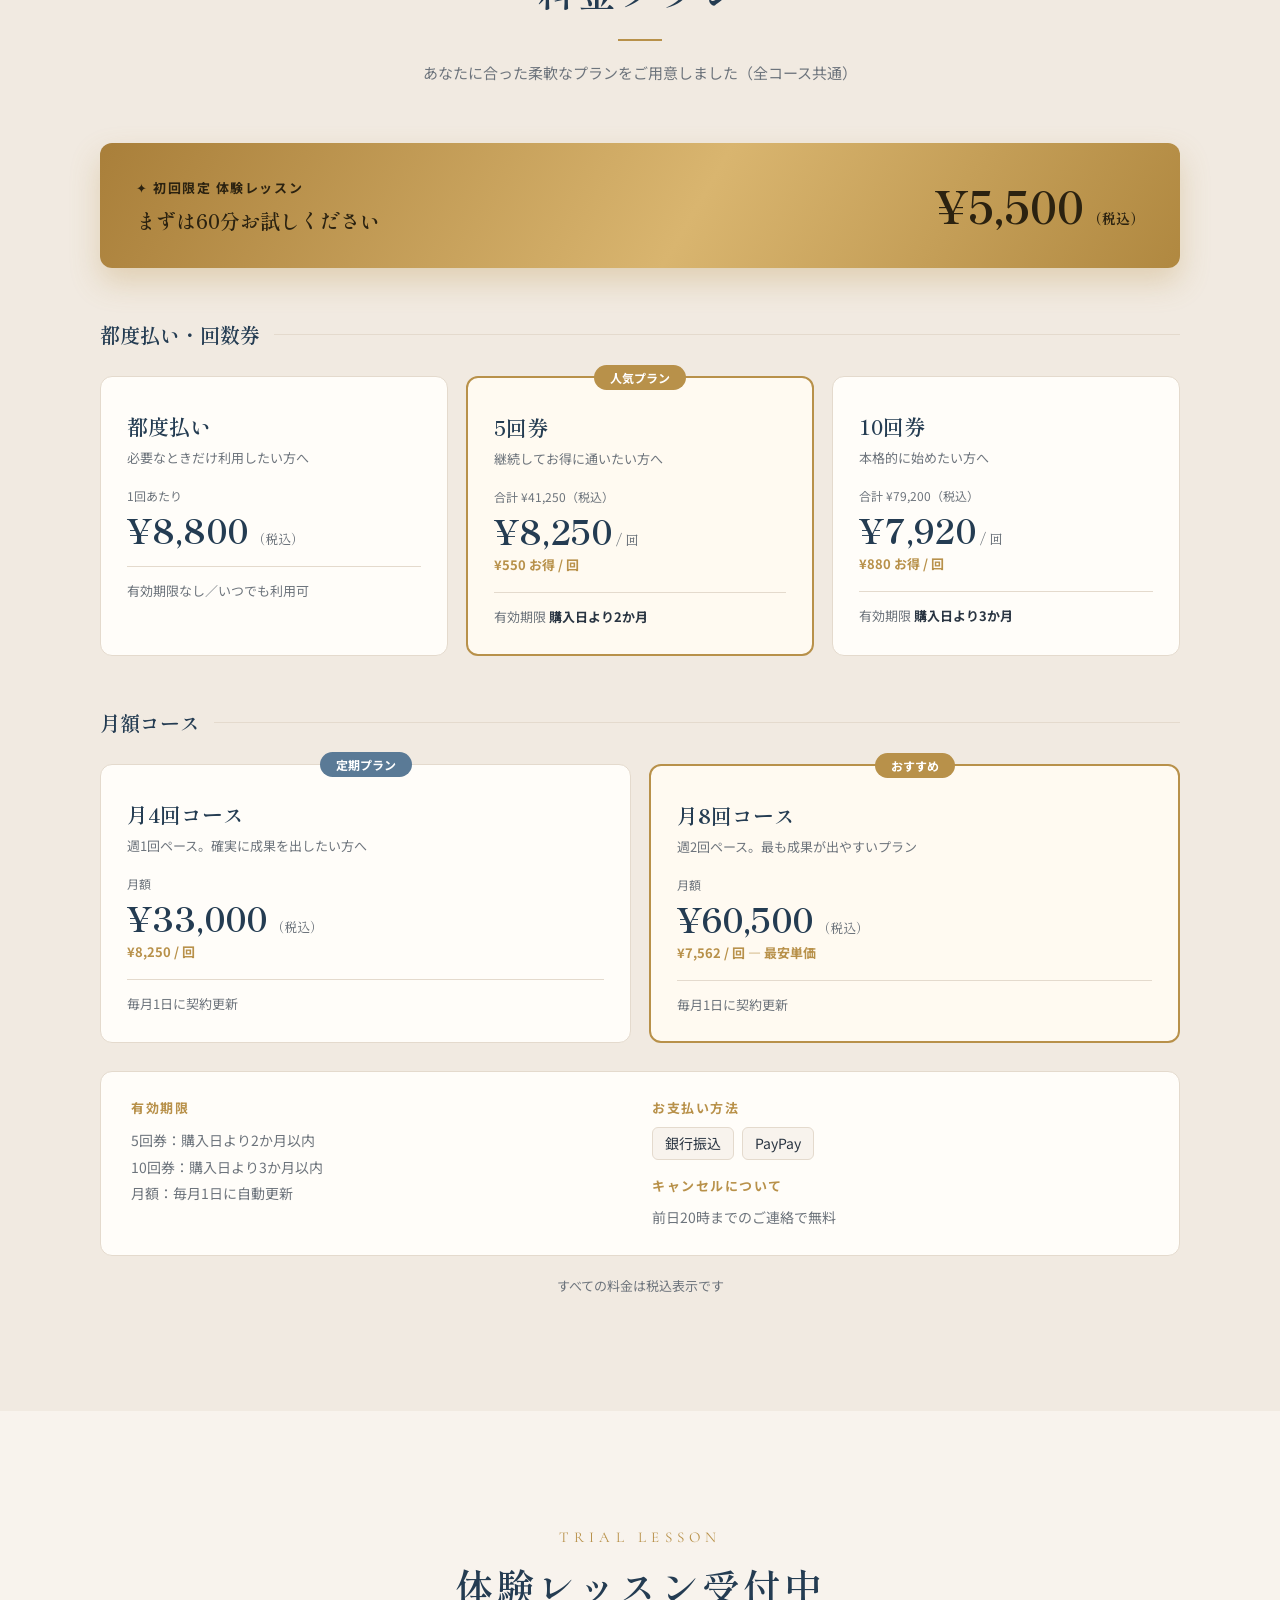
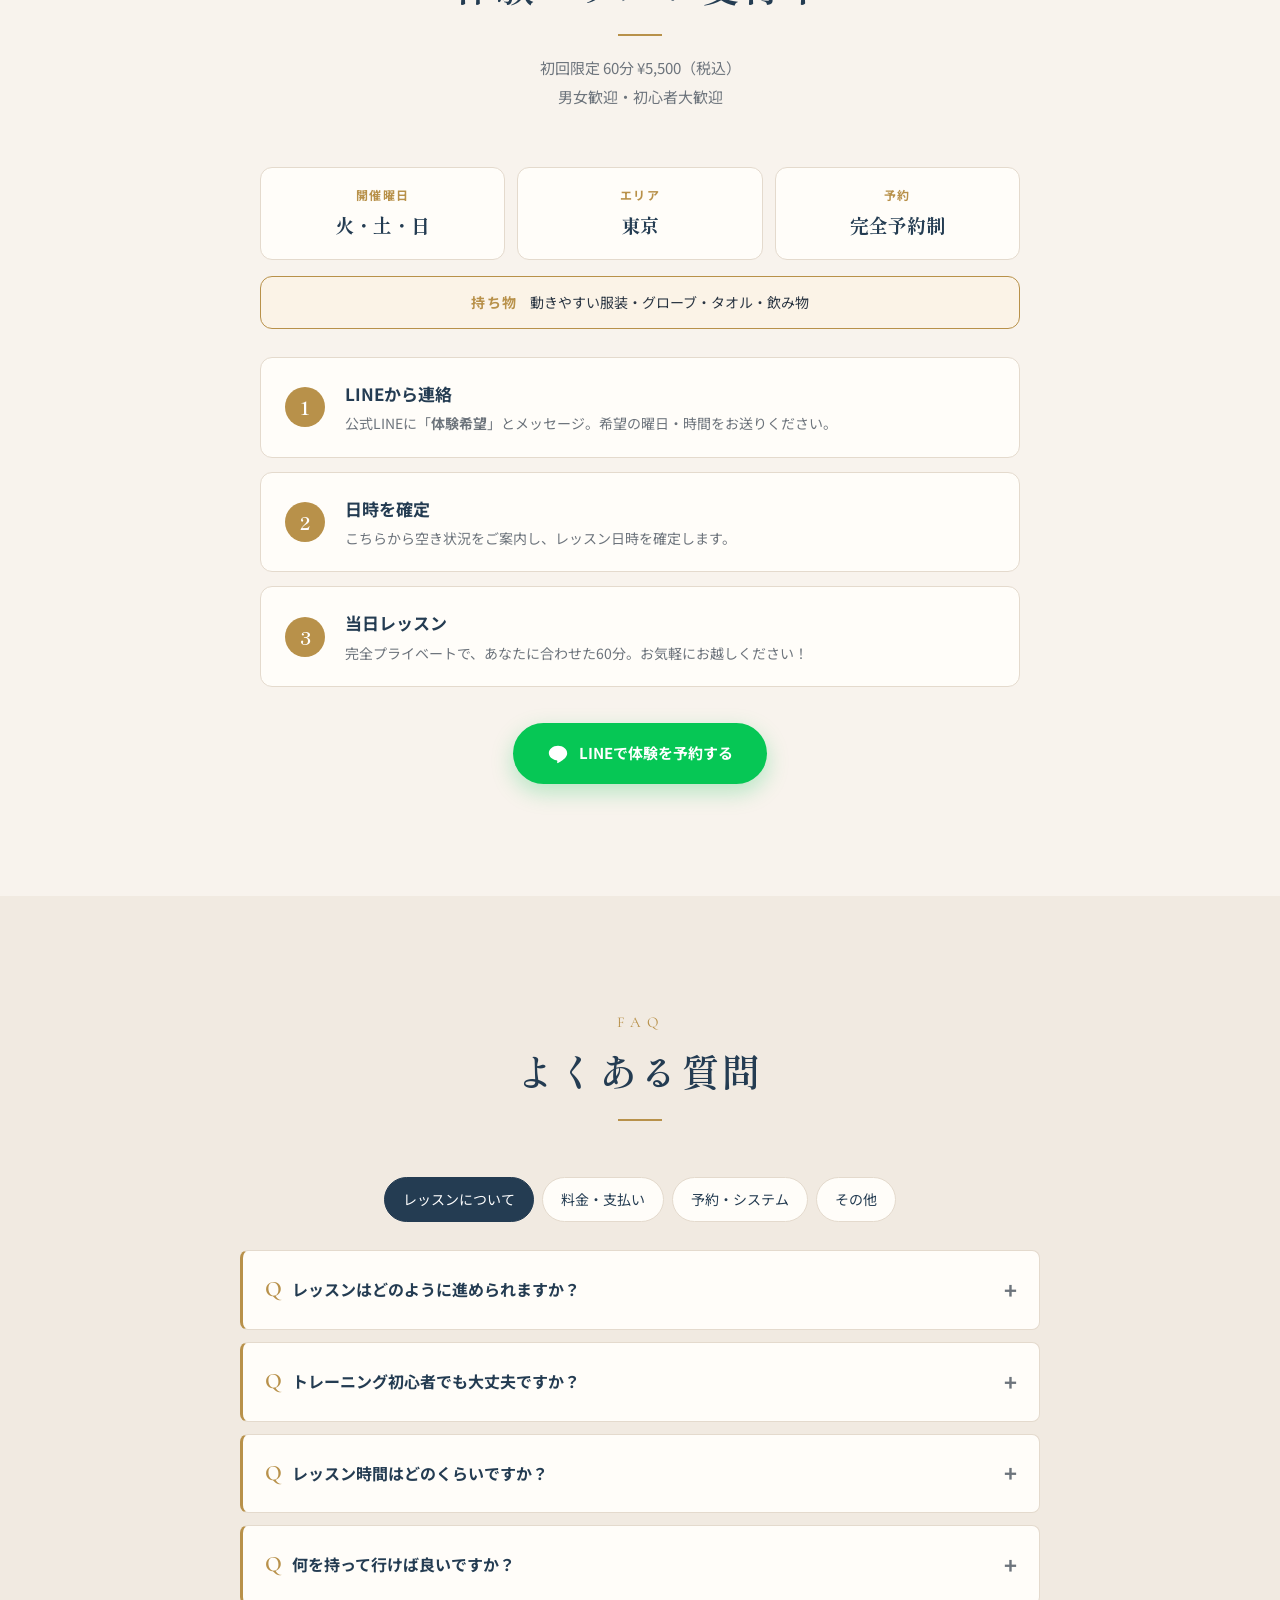
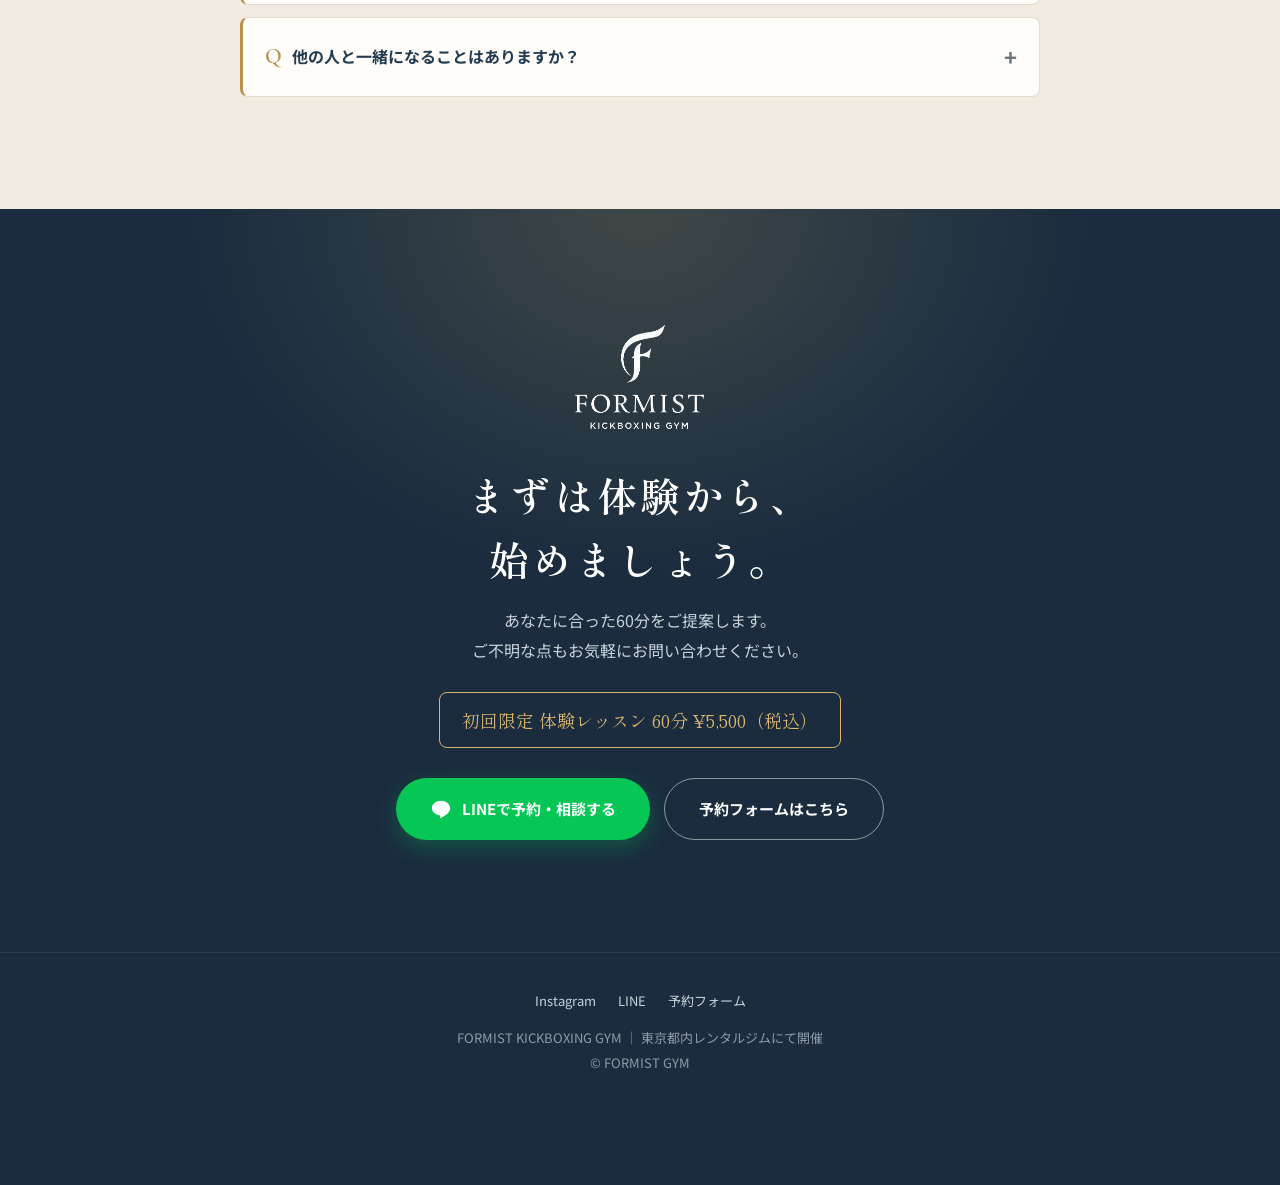
==== commit 82605f3c: "Fit hero photo evenly inside gold arch frame Co-Authored-By: Claude Opus 5.5 <noreply@anthropic.com>" ====
--- a/index.html
+++ b/index.html
@@ -94,13 +94,13 @@
   .hero-offer .price span { font-size: 13px; color: var(--muted); }
   .hero-photo { position: relative; isolation: isolate; }
   .hero-photo .frame {
-    position: relative; border-radius: 200px 200px 16px 16px; overflow: hidden;
-    aspect-ratio: 4/4.6; background: #e8e9ea; box-shadow: 0 30px 60px rgba(36,60,82,.18);
-  }
-  .hero-photo img { width: 100%; height: 100%; object-fit: cover; object-position: center top; }
-  .hero-photo::before {
-    content: ""; position: absolute; inset: -14px 14px 14px -14px; border: 1px solid var(--gold);
-    border-radius: 200px 200px 16px 16px; z-index: -1;
+    position: relative; aspect-ratio: 4/4.6; padding: 10px;
+    border: 1px solid var(--gold); border-radius: 210px 210px 22px 22px;
+  }
+  .hero-photo img {
+    width: 100%; height: 100%; object-fit: cover; object-position: center top;
+    border-radius: 200px 200px 14px 14px; background: #10141c;
+    box-shadow: 0 30px 60px rgba(36,60,82,.22);
   }
   .hero-badge {
     position: absolute; left: -24px; bottom: 32px; background: var(--navy); color: #fff;
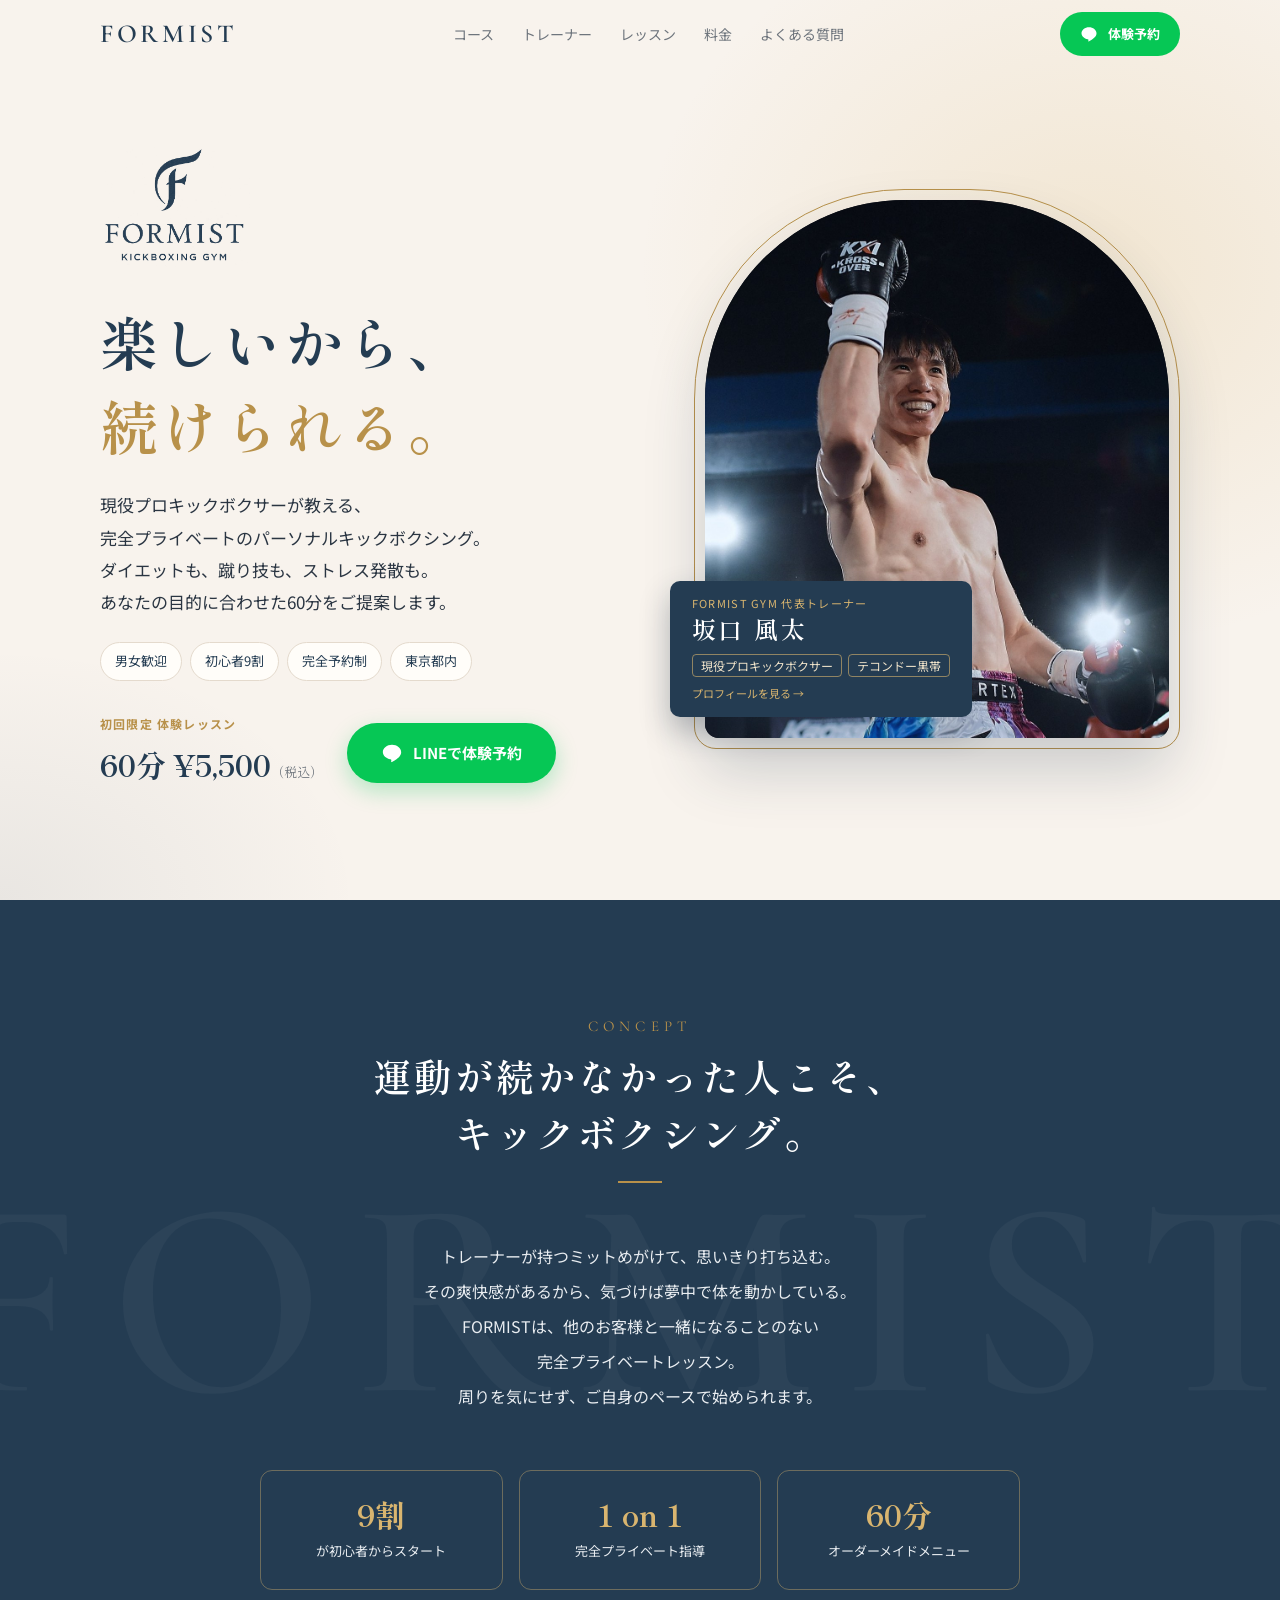
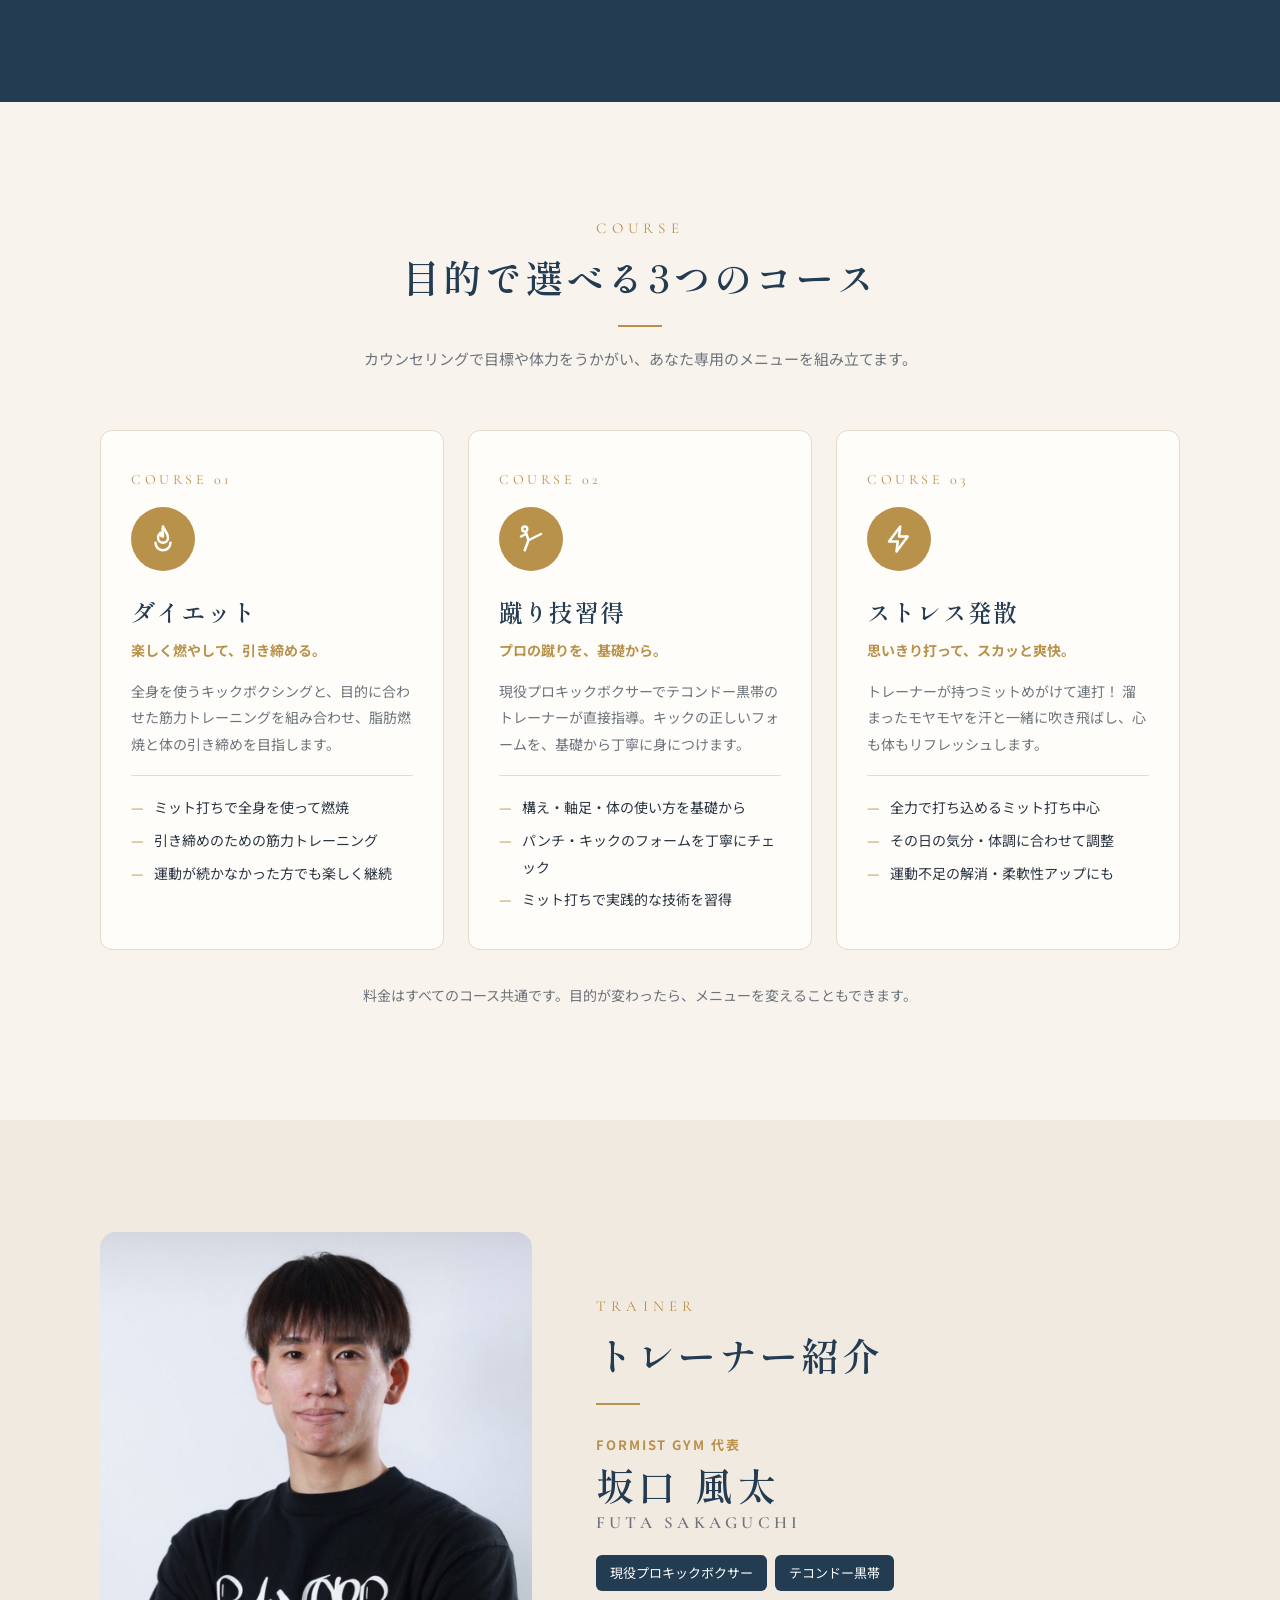
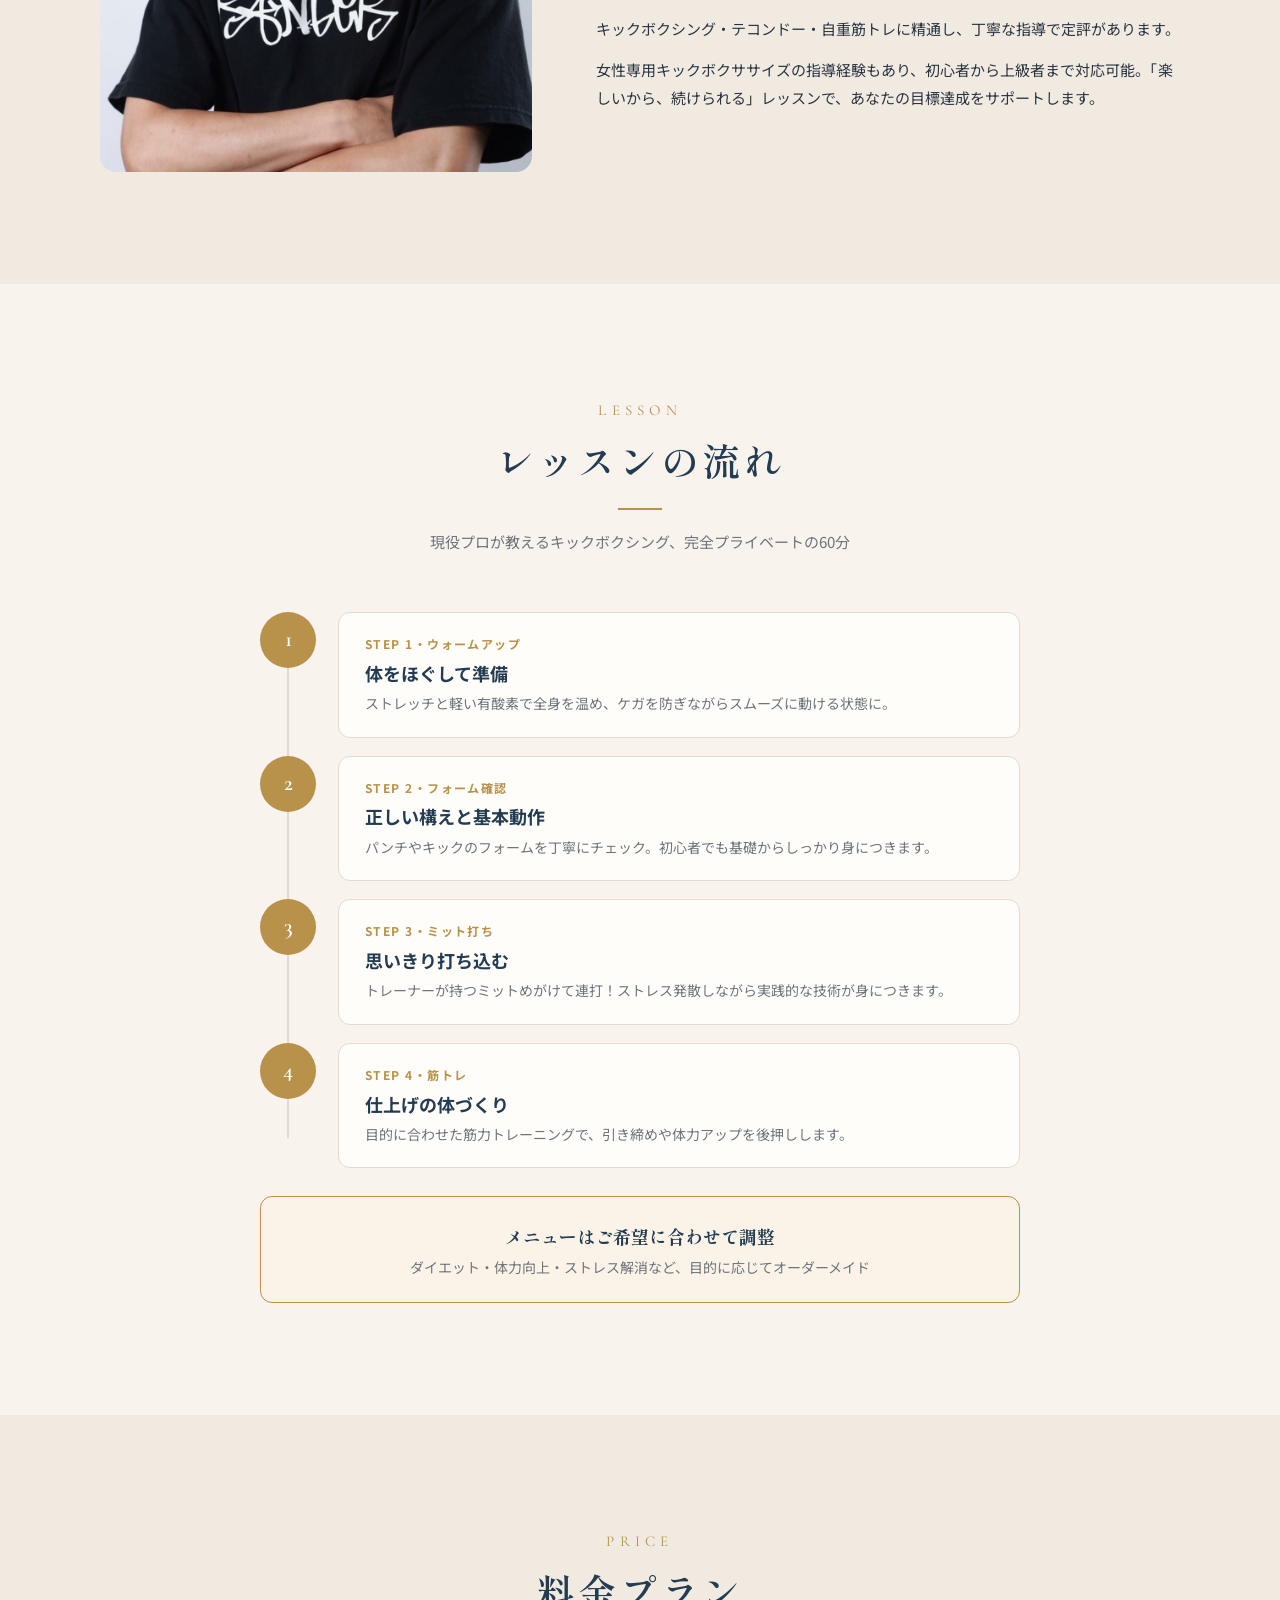
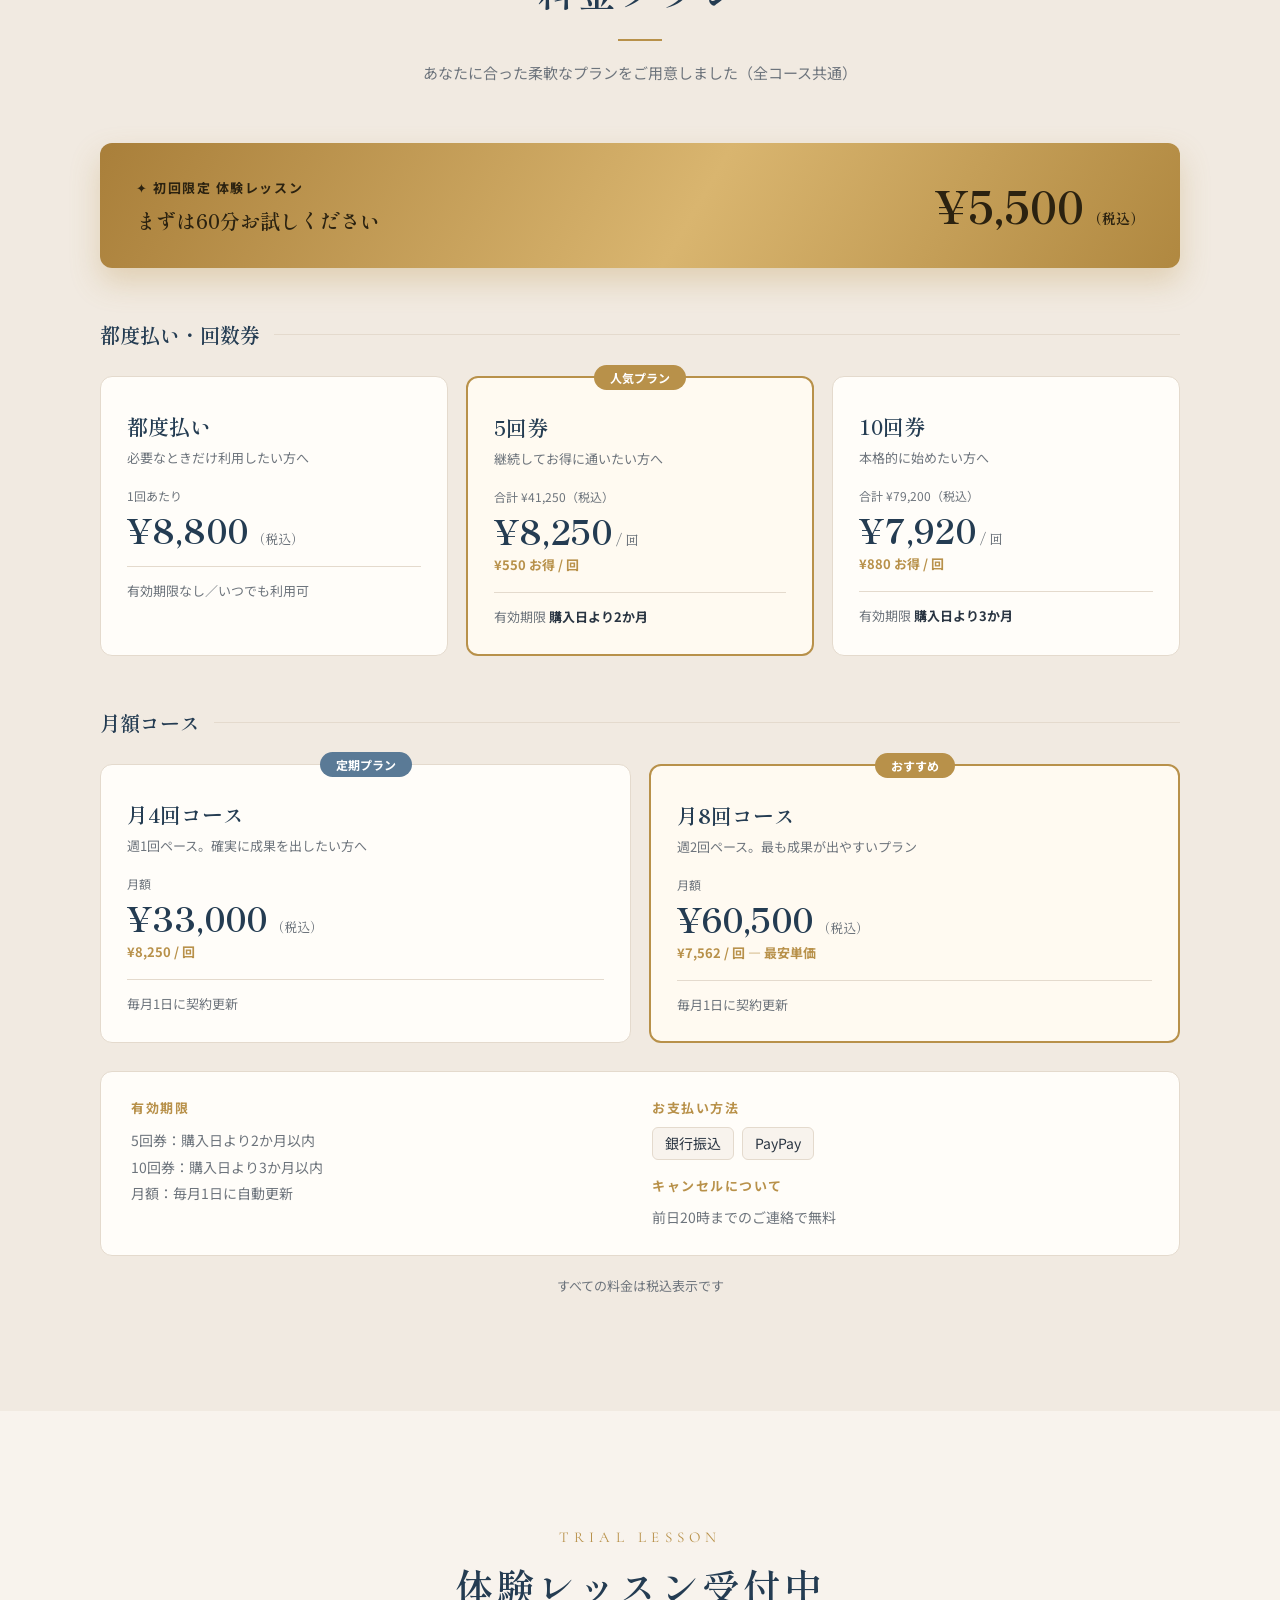
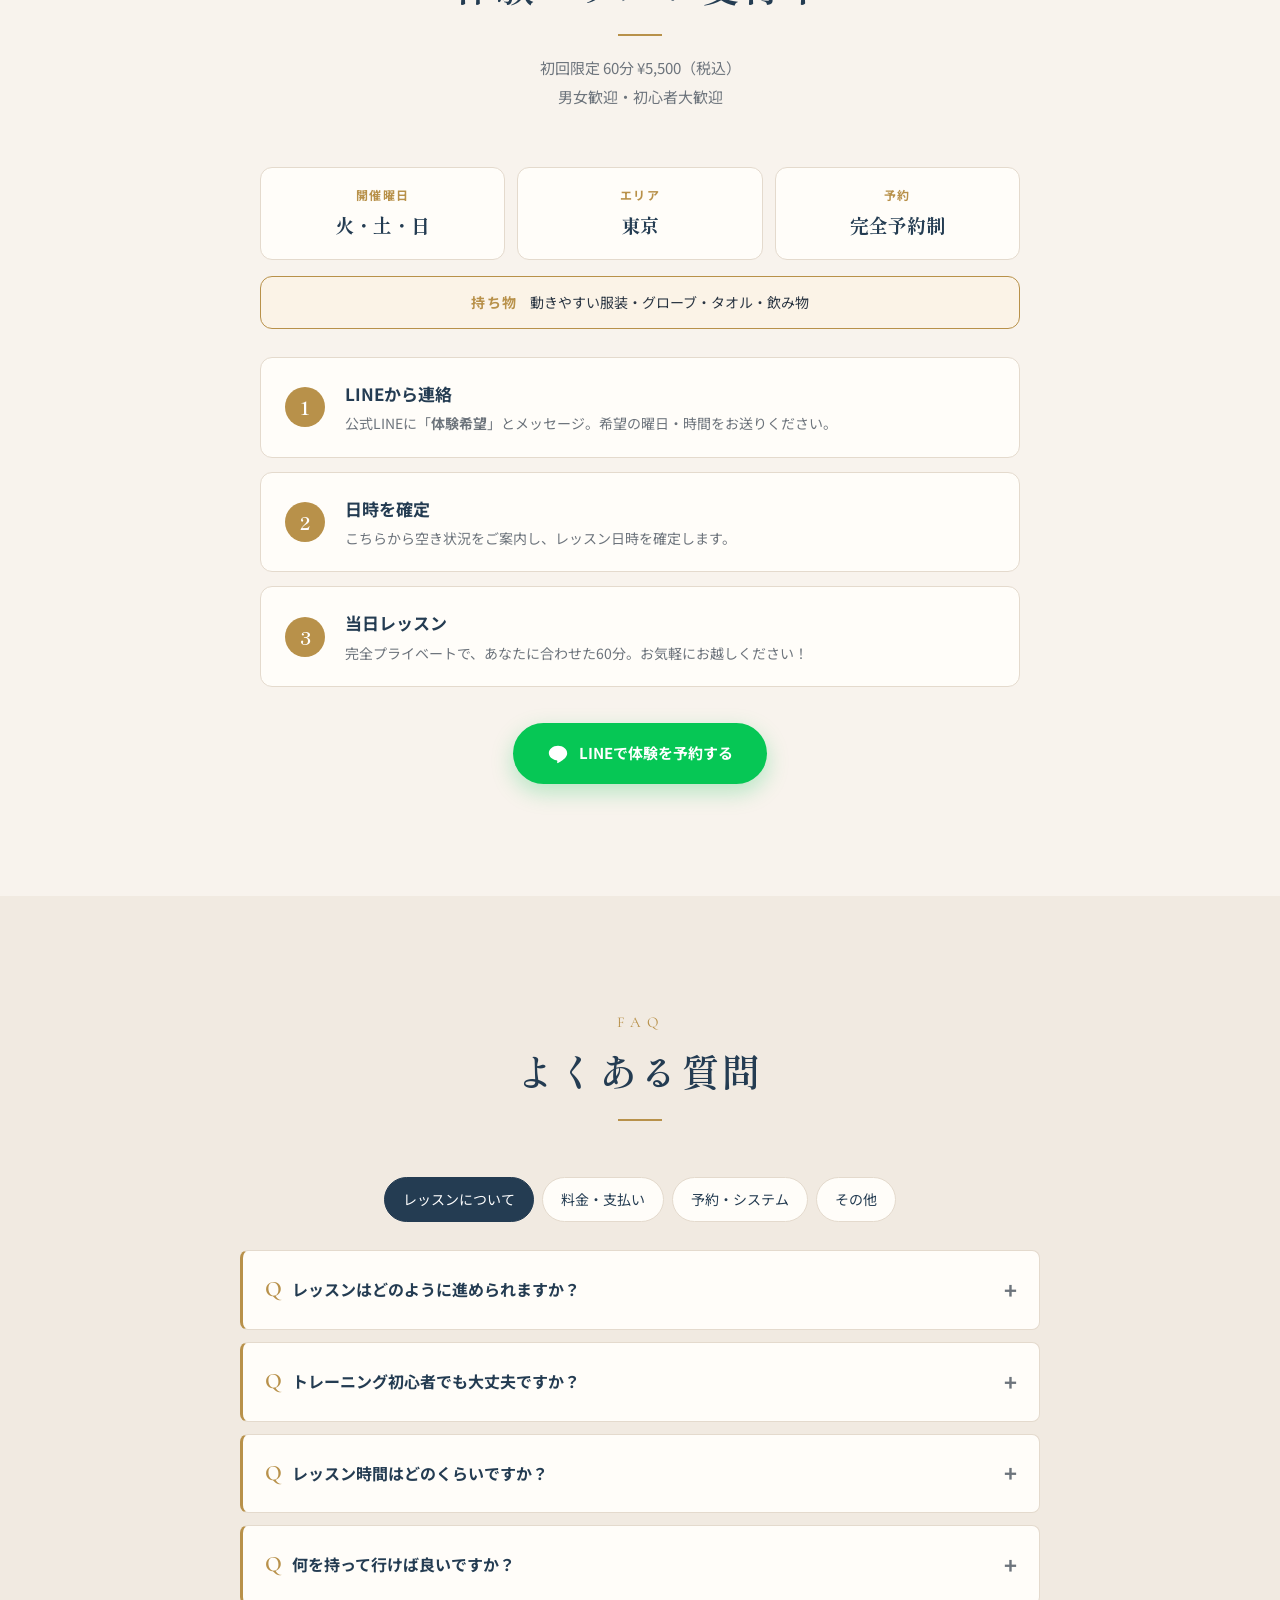
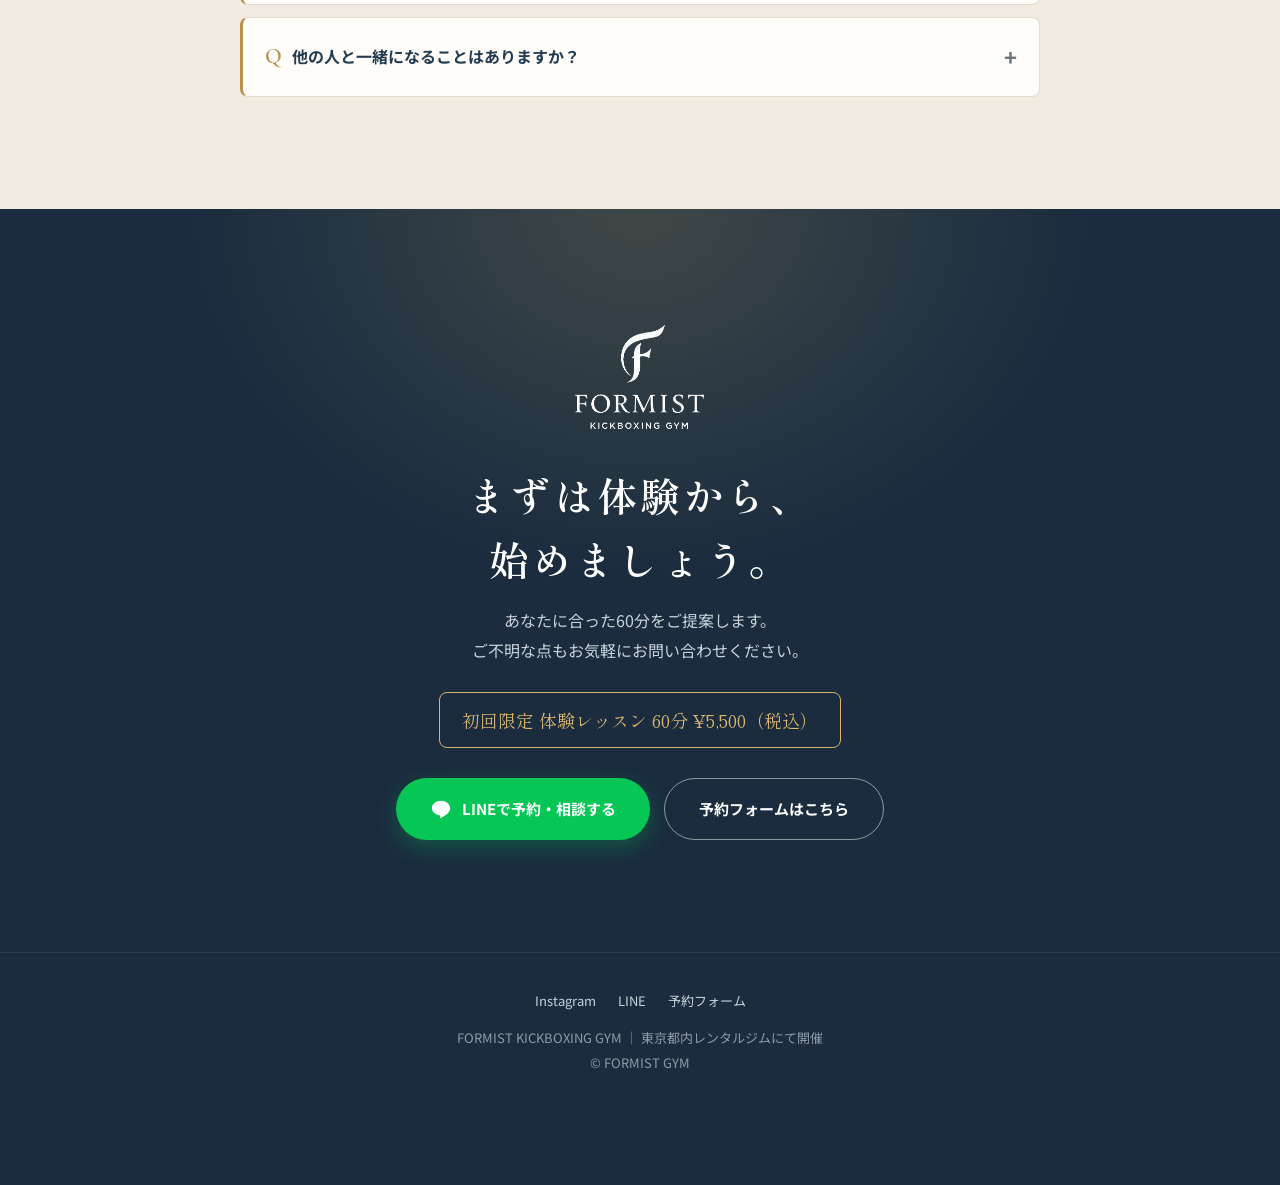
==== commit 8030c725: "Turn hero badge into trainer intro card Co-Authored-By: Claude Opus 5.5 <noreply@anthropic.com> Clau" ====
--- a/index.html
+++ b/index.html
@@ -106,8 +106,13 @@
     position: absolute; left: -24px; bottom: 32px; background: var(--navy); color: #fff;
     padding: 14px 22px; border-radius: 10px; box-shadow: 0 14px 30px rgba(26,44,62,.3); line-height: 1.6;
   }
+  .hero-badge { display: block; transition: transform .2s; }
+  .hero-badge:hover { transform: translateY(-2px); }
   .hero-badge small { display: block; font-size: 11px; color: var(--gold-light); letter-spacing: .12em; }
-  .hero-badge strong { font-family: var(--serif); font-size: 17px; font-weight: 600; }
+  .hero-badge strong { display: block; font-family: var(--serif); font-size: 24px; font-weight: 600; letter-spacing: .12em; line-height: 1.4; }
+  .hero-badge-tags { display: flex; flex-wrap: wrap; gap: 6px; margin-top: 8px; }
+  .hero-badge-tags span { font-size: 12px; border: 1px solid rgba(217,181,111,.6); color: #f3e6cc; border-radius: 4px; padding: 1px 8px; white-space: nowrap; }
+  .hero-badge-more { display: block; margin-top: 8px; font-size: 11px; color: var(--gold-light); }
 
   /* Concept */
   .concept { background: var(--navy); color: #e9edf1; text-align: center; position: relative; overflow: hidden; }
@@ -263,7 +268,7 @@
     .nav ul { display: none; }
     .hero-inner, .trainer-inner { grid-template-columns: 1fr; gap: 48px; }
     .hero-photo { max-width: 360px; margin-inline: auto; width: 100%; }
-    .hero-badge { left: -8px; }
+    .hero-badge { left: -8px; bottom: 14px; padding: 12px 18px; }
     .hero-logo { margin-inline: auto; }
     .hero-text { text-align: center; }
     .hero-tags, .hero-offer { justify-content: center; }
@@ -329,7 +334,12 @@
       </div>
       <div class="hero-photo">
         <div class="frame"><img src="images/hero-fight.jpg" alt="試合で勝利し拳を掲げる代表トレーナー 坂口風太" width="1108" height="1276"></div>
-        <div class="hero-badge"><small>代表トレーナー</small><strong>現役プロキックボクサー</strong></div>
+        <a href="#trainer" class="hero-badge">
+          <small>FORMIST GYM 代表トレーナー</small>
+          <strong>坂口 風太</strong>
+          <span class="hero-badge-tags"><span>現役プロキックボクサー</span><span>テコンドー黒帯</span></span>
+          <span class="hero-badge-more">プロフィールを見る →</span>
+        </a>
       </div>
     </div>
   </section>
